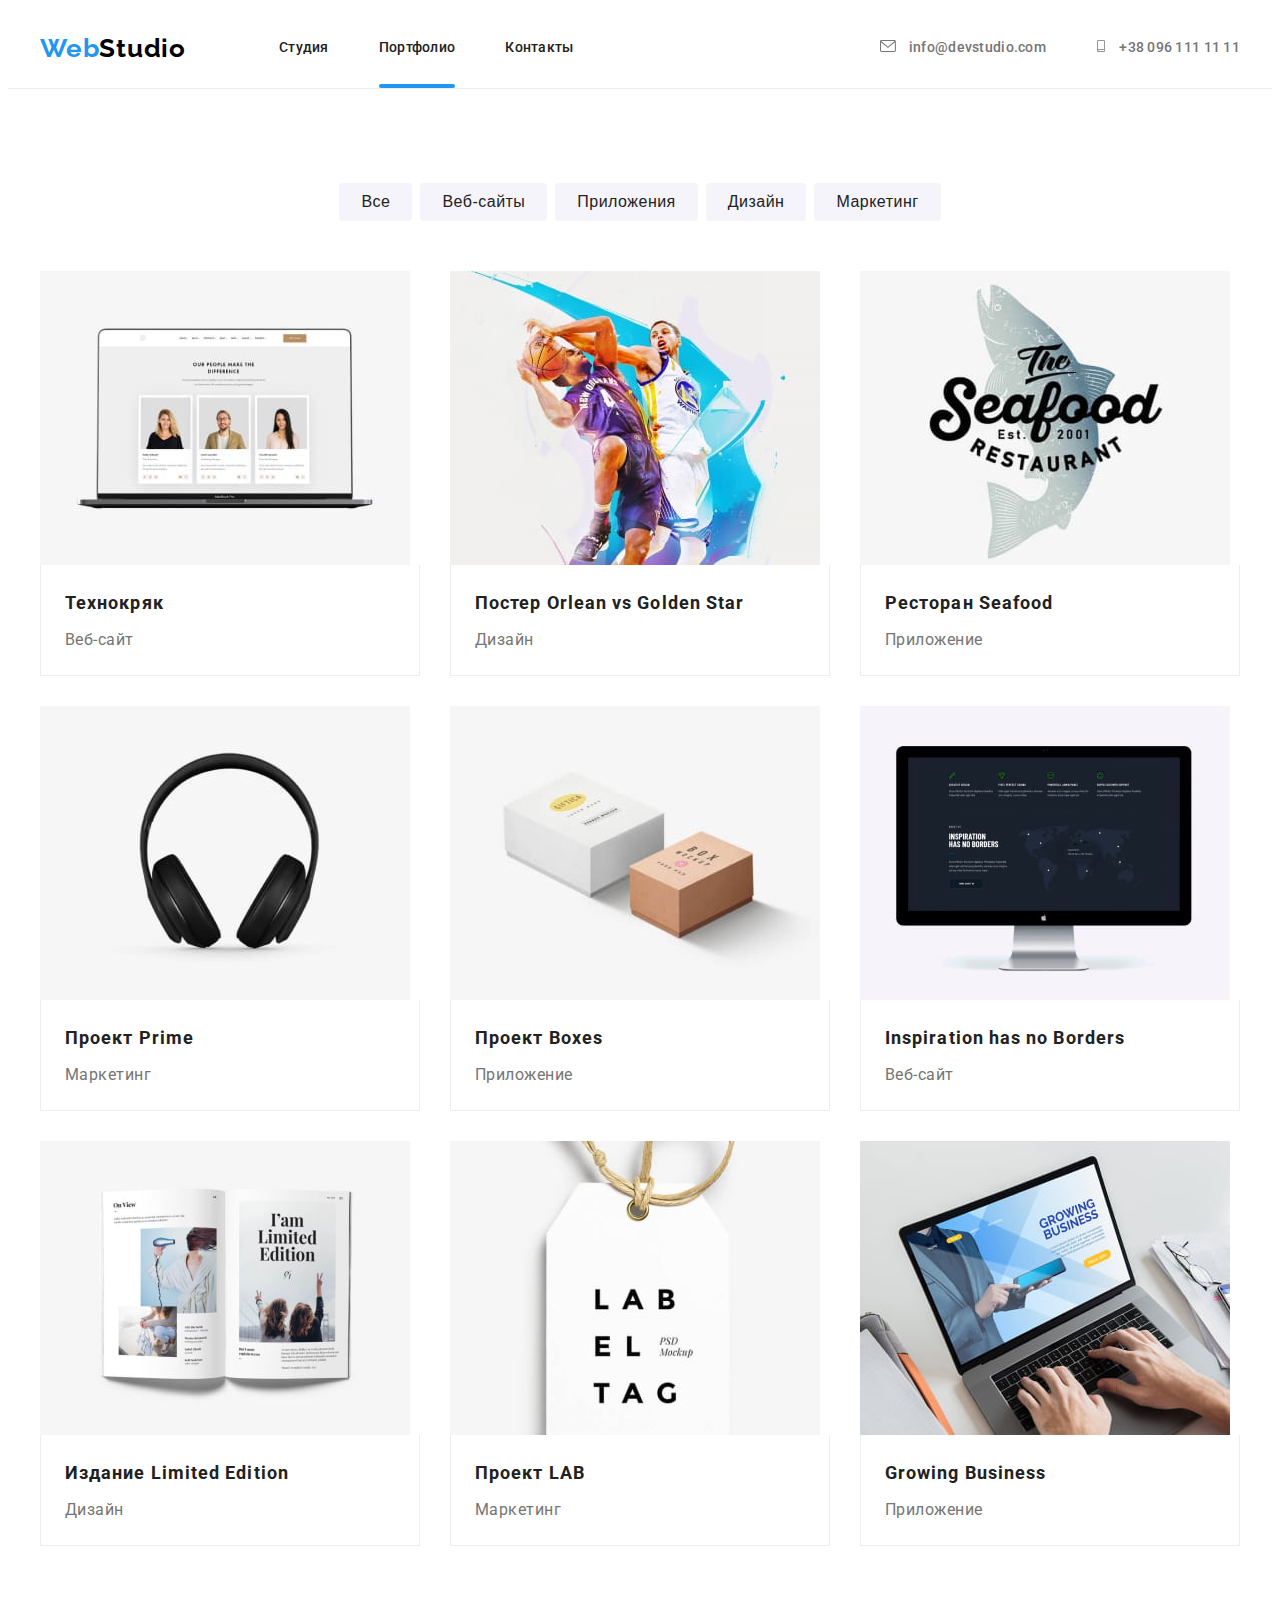
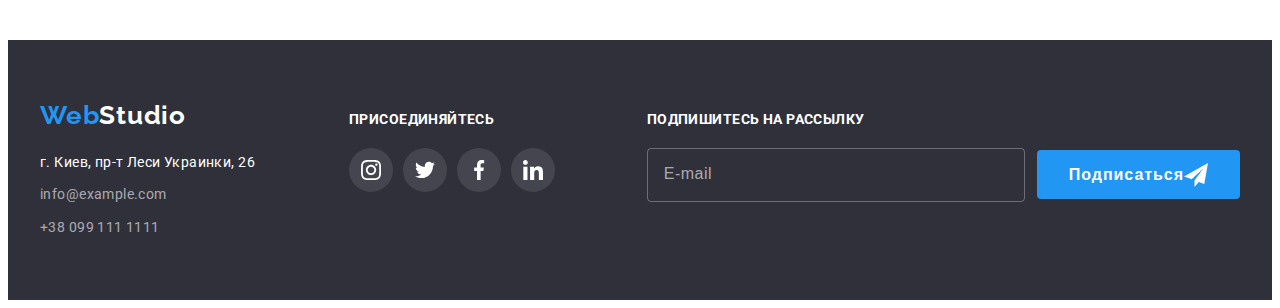
==== portfolio.html @ 316cd16f "copy-hw-07" ====
<!DOCTYPE html>
<html lang="ru">

<head>
    <meta charset="UTF-8">
    <meta http-equiv="X-UA-Compatible" content="IE=edge">
    <meta name="viewport" content="width=device-width, initial-scale=1.0">
    <title>Document</title>
    <link rel="preconnect" href="https://fonts.googleapis.com">
    <link rel="preconnect" href="https://fonts.gstatic.com" crossorigin>
    <link href="https://fonts.googleapis.com/css2?family=Raleway:wght@700&family=Roboto:wght@400;500;700&display=swap"
        rel="stylesheet">
    <link rel="stylesheet" href="https://cdnjs.cloudflare.com/ajax/libs/modern-normalize/1.1.0/modern-normalize.min.css"
        integrity="sha512-wpPYUAdjBVSE4KJnH1VR1HeZfpl1ub8YT/NKx4PuQ5NmX2tKuGu6U/JRp5y+Y8XG2tV+wKQpNHVUX03MfMFn9Q=="
        crossorigin="anonymous" referrerpolicy="no-referrer" />
    <link rel="stylesheet" href="./css/styles.css">
    <link rel="stylesheet" href="./css/main.min.css">
</head>

<body>

    <header class="header header--border-bottom">
        <div class="container flex-cont">
            <nav class="nav flex-cont">
                <a class="header__logo logo link" href="" lang="en"><span class="web">Web</span>Studio</a>
                <ul class="nav__list list">
                    <li class="nav__item"><a class="nav__link link transitions" href="./index.html">Студия</a></li>
                    <li class="nav__item"><a class="nav__link link transitions active" href="./portfolio.html">Портфолио</a></li>
                    <li class="nav__item"><a class="nav__link link transitions" href="">Контакты</a></li>
                </ul>
            </nav>
            <ul class="header__contacts-list list">
                <li class="header__contacts-item">
            
                    <a class="header__contacts-link link transitions" href="mailto:info@devstudio.com">
                        <svg class="header__contacts-icon" width="16" height="12">
                            <use href="./images/sprite.svg#icon-envelope-1"></use>
                        </svg>
                        info@devstudio.com</a>
                </li>
                <li class="header__contacts-item">
            
                    <a class="header__contacts-link link transitions" href="tel:+380961111111">
                        <svg class="header__contacts-icon" width="10" height="12">
                            <use href="./images/sprite.svg#icon-smartphone-1"></use>
                        </svg>
                        +38 096 111 11 11</a>
                </li>
            </ul>
        </div>
    </header>

    <main>
        <section class="portfolio section">
            <div class="container">
                <h2 class="visually-hidden">Портфолио вебстудии</h2>
                <ul class="filter list">
                    <li class="filter__item"><button class="filter__button transitions" type="button">Все</button></li>
                    <li class="filter__item"><button class="filter__button transitions" type="button">Веб-сайты</button></li>
                    <li class="filter__item"><button class="filter__button transitions" type="button">Приложения</button></li>
                    <li class="filter__item"><button class="filter__button transitions" type="button">Дизайн</button></li>
                    <li class="filter__item"><button class="filter__button transitions" type="button">Маркетинг</button></li>
                </ul>       
                
                <ul class="portfolio__list list">
                    <li class="portfolio__item">
                        <a class="portfolio__link link transitions" href="">
                            <div class="portfolio__card-thumb">
                                <img src="./images/secondpageportfolio/img1opt.jpg"
                                    alt="Ноутбук, на его экране три визитки с фото: две девушки и один парень">
                                <div class="portfolio__overlay">Технокряк это современная площадка распространения коронавируса.
                                     Компании используют эту платформу для цифрового
                                     шпионажа и атак на защищённые сервера конкурентов.
                                </div>    
                            </div>
                            <div class="portfolio__card-text">
                                <h3 class="portfolio__title">Технокряк</h3>
                                <p class="portfolio__category">Веб-сайт</p>
                            </div>
                        </a>
                    </li>

                    <li class="portfolio__item">
                        <a class="portfolio__link link transitions" href="">
                            <div class="portfolio__card-thumb">
                                <img src="./images/secondpageportfolio/img2opt.jpg" 
                                alt="Два баскетболиста сражаются за мяч">
                                <div class="portfolio__overlay">Технокряк это современная площадка распространения коронавируса.
                                    Компании используют эту платформу для цифрового
                                    шпионажа и атак на защищённые сервера конкурентов.
                                </div>
                            </div>
                            <div class="portfolio__card-text">
                                <h3 class="portfolio__title">Постер <span lang="en">Orlean vs Golden Star</span></h3>
                                <p class="portfolio__category">Дизайн</p>
                            </div>
                        </a>
                        
                    </li>

                    <li class="portfolio__item">
                        <a class="portfolio__link link transitions" href="">
                            <div class="portfolio__card-thumb">
                                <img src="./images/secondpageportfolio/img3opt.jpg" 
                                alt="Логотип ресторана в виде рыбы с названием ресторана">
                                <div class="portfolio__overlay">Технокряк это современная площадка распространения коронавируса.
                                    Компании используют эту платформу для цифрового
                                    шпионажа и атак на защищённые сервера конкурентов.
                                </div>
                            </div>
                            <div class="portfolio__card-text">
                                <h3 class="portfolio__title">Ресторан <span lang="en">Seafood</span></h3>
                                <p class="portfolio__category">Приложение</p>
                            </div>
                        </a>
                        
                    </li>

                    <li class="portfolio__item">
                        <a class="portfolio__link link transitions" href="">
                            <div class="portfolio__card-thumb">
                                <img src="./images/secondpageportfolio/img4opt.jpg" 
                                alt="Черные полноразмерные наушники">
                                <div class="portfolio__overlay">Технокряк это современная площадка распространения коронавируса.
                                    Компании используют эту платформу для цифрового
                                    шпионажа и атак на защищённые сервера конкурентов.
                                </div>
                            </div>
                            <div class="portfolio__card-text">
                                <h3 class="portfolio__title">Проект <span lang="en">Prime</span></h3>
                                <p class="portfolio__category">Маркетинг</p>
                            </div>
                        </a>
                        
                    </li>

                    <li class="portfolio__item">
                        <a class="portfolio__link link transitions" href="">
                            <div class="portfolio__card-thumb">
                                <img src="./images/secondpageportfolio/img5opt.jpg" 
                                alt="Две коробки розового и белого цвета">
                                <div class="portfolio__overlay">Технокряк это современная площадка распространения коронавируса.
                                    Компании используют эту платформу для цифрового
                                    шпионажа и атак на защищённые сервера конкурентов.
                                </div>
                            </div>
                            <div class="portfolio__card-text">
                                <h3 class="portfolio__title">Проект <span lang="en">Boxes</span></h3>
                                <p class="portfolio__category">Приложение</p>
                            </div>
                        </a>
                        
                    </li>

                    <li class="portfolio__item">
                        <a class="portfolio__link link transitions" href="">
                            <div class="portfolio__card-thumb">
                                <img src="./images/secondpageportfolio/img6opt.jpg" 
                                alt="Экран компьютера, на котором несколко статей и карта мира">
                                <div class="portfolio__overlay">Технокряк это современная площадка распространения коронавируса.
                                    Компании используют эту платформу для цифрового
                                    шпионажа и атак на защищённые сервера конкурентов.
                                </div>
                            </div>
                            <div class="portfolio__card-text">
                                <h3 class="portfolio__title" lang="en">Inspiration has no Borders</h3>
                                <p class="portfolio__category">Веб-сайт</p>
                            </div>
                        </a>
                        
                    </li>

                    <li class="portfolio__item">
                        <a class="portfolio__link link transitions" href="">
                            <div class="portfolio__card-thumb">
                                <img src="./images/secondpageportfolio/img7opt.jpg" 
                                alt="Разворот журнала со статьей и фото">
                                <div class="portfolio__overlay">Технокряк это современная площадка распространения коронавируса.
                                    Компании используют эту платформу для цифрового
                                    шпионажа и атак на защищённые сервера конкурентов.
                                </div>
                            </div>
                            <div class="portfolio__card-text">
                                <h3 class="portfolio__title">Издание <span lang="en">Limited Edition</span></h3>
                                <p class="portfolio__category">Дизайн</p>
                            </div>
                        </a>
                        
                    </li>

                    <li class="portfolio__item">
                        <a class="portfolio__link link transitions" href="">
                            <div class="portfolio__card-thumb">
                                <img src="./images/secondpageportfolio/img8opt.jpg" 
                                alt="Белая этикетка на веревке с названием проекта">
                                <div class="portfolio__overlay">Технокряк это современная площадка распространения коронавируса.
                                    Компании используют эту платформу для цифрового
                                    шпионажа и атак на защищённые сервера конкурентов.
                                </div>
                            </div>
                            <div class="portfolio__card-text">
                                <h3 class="portfolio__title">Проект <span lang="en">LAB</span></h3>
                                <p class="portfolio__category">Маркетинг</p>
                            </div>
                        </a>
                        
                    </li>

                    <li class="portfolio__item">
                        <a class="portfolio__link link transitions" href="">
                            <div class="portfolio__card-thumb">
                                <img src="./images/secondpageportfolio/img9opt.jpg"
                                    alt="Руки человека, работающего на ноутбуке, на экране которого название приложения">
                                    <div class="portfolio__overlay">Технокряк это современная площадка распространения коронавируса.
                                        Компании используют эту платформу для цифрового
                                        шпионажа и атак на защищённые сервера конкурентов.
                                    </div>
                            </div>
                            <div class="portfolio__card-text">
                                <h3 class="portfolio__title" lang="en">Growing Business</h3>
                                <p class="portfolio__category">Приложение</p>
                            </div>
                        </a>
                        
                    </li>
                </ul>
            </div>
        </section>

    </main>

    <footer class="footer section-dark-bg">
        <h2 class="visually-hidden">Контакты<span lang="en">Webstudio</span></h2>
        <div class="container footer--flex">
            <div class="footer__contacts">
                <a class="footer__logo link logo" href="" lang="en"><span class="web">Web</span>Studio</a>
                <address class="address footer__address">
                    <ul class="list">
                        <li class="address__item"><a class="address__link--white-text link"
                                href="https://goo.gl/maps/6n3pDnKZSii65f8L8" target="_blank" rel="noreferrer noopener">
                                г. Киев, пр-т Леси Украинки, 26</a>
                        </li>
                        <li class="address__item"><a class="address__link--grey-text link"
                                href="mailto:info@example.com">info@example.com</a>
                        </li>
                        <li class="address__item"><a class="address__link--grey-text link" href="tel:+380991111111">+38 099
                                111 1111</a>
                        </li>
                    </ul>
                </address>
            </div>
    
            <div class="footer__social">
                <h3 class="footer__title">Присоединяйтесь</h3>
                <ul class="footer__list list">
                    <li class="footer__item">
                        <a class="footer__link link transitions" href="">
                            <svg class="footer__icon" width="20" height="20">
                                <use href="./images/sprite.svg#icon-instagram-2-1"></use>
                            </svg>
                        </a>
                    </li>
                    <li class="footer__item">
                        <a class="footer__link link transitions" href="">
                            <svg class="footer__icon" width="20" height="20">
                                <use href="./images/sprite.svg#icon-twitter-1-1"></use>
                            </svg>
                        </a>
                    </li>
                    <li class="footer__item">
                        <a class="footer__link link transitions" href="">
                            <svg class="footer__icon" width="20" height="20">
                                <use href="./images/sprite.svg#icon-facebook-1-1"></use>
                            </svg>
                        </a>
                    </li>
                    <li class="footer__item">
                        <a class="footer__link link transitions" href="">
                            <svg class="footer__icon" width="20" height="20">
                                <use href="./images/sprite.svg#icon-linkedin-1-1"></use>
                            </svg>
                        </a>
                    </li>
                </ul>
            </div>
    
            <div class="footer__subscribe">
                <form action="#">
                    <h3 class="footer__title">Подпишитесь на рассылку</h3>
                    <div class="footer__form-field">
                        <input class="footer__input" type="email" name="subscribe-email" placeholder="E-mail">
                        <button class="footer__button-main button-main transitions" type="submit"><span>Подписаться</span>
                            <svg class="batton-main__icon" width="24" height="24">
                                <use href="./images/sprite.svg#icon-icon-send-1"></use>
                            </svg>
                        </button>
                    </div>
    
                </form>
    
            </div>
    
        </div>
    </footer>
    

    <script src="./js/modal.js"></script>
    </body>
    
    </html>
---- css/main.min.css ----
:root{--logo-web-color: #2196f3;--logo-studio-header-color: #000000;--logo-studio-footer-color: #ffffff;--main-title-color: #212121;--main-text-color: #757575;--accent-color: #2196f3;--darkbg-text-color: #ffffff;--first-bg-color: #2f303a;--second-bg-color: #f5f4fa;--icon-color: #afb1b8;--main-btn-hover-bg-color: #188ce8}body{font-family:'Roboto', sans-serif}p,h1,h2,h3,h4,h5,h6{margin-top:0;margin-bottom:0}ul{margin-top:0;margin-bottom:0;padding-left:0}img{display:block;max-width:100%;height:auto}.link{text-decoration:none}.list{list-style:none}.visually-hidden{position:absolute;width:1px;height:1px;margin:-1px;padding:0;overflow:hidden;border:0;clip:rect(0 0 0 0)}.section{padding-top:94px;padding-bottom:94px}.container{width:1200px;padding-left:15px;padding-right:15px;margin:0 auto}.is-hidden{opacity:0;pointer-events:none;visibility:hidden}.active{position:relative;color:var(--accent-color)}.active::after{content:'';display:block;position:absolute;left:0;bottom:0;width:100%;height:4px;background-color:var(--accent-color);border-radius:2px}.flex-cont,.checkbox__wraper,.footer__form-field,.footer__button-main{display:flex;align-items:center}.button-main{border:0px;border-radius:4px;background:var(--accent-color);font-weight:700;font-size:16px;line-height:1.87;letter-spacing:.06em;color:#fff}.button-main:hover,.button-main:focus{background-color:var(--main-btn-hover-bg-color);box-shadow:0px 4px 4px rgba(0,0,0,0.15)}.close-button{display:block;padding:6px;background:#ffffff;border:1px solid rgba(0,0,0,0.1);border-radius:50%}.close-button__icon{display:block}.transitions{transition-property:background-color, color, box-shadow, fill, border-color;transition-duration:250ms;transition-timing-function:cubic-bezier(0.4, 0, 0.2, 1)}.logo{display:block;margin-right:93px;font-family:Raleway, sans-serif;font-weight:700;font-size:26px;line-height:1.19;letter-spacing:0.03em}.web{color:var(--logo-web-color)}.nav__list{display:flex}.nav__item:not(:last-child){margin-right:50px}.nav__link,.header__contacts-link{display:block;padding-top:32px;padding-bottom:32px;font-weight:500;font-size:14px;line-height:1.14;letter-spacing:.02em;color:var(--main-title-color)}.nav__link:hover,.header__contacts-link:hover,.nav__link:focus,.header__contacts-link:focus{color:var(--accent-color)}.filter{display:flex;justify-content:center}.filter__item:not(:last-child){margin-right:8px}.filter__button{padding:6px 22px;font-weight:500;font-size:16px;line-height:1.62;letter-spacing:.03em;color:var(--main-title-color);background-color:var(--second-bg-color);border:0px;border-radius:4px}.filter__button:hover,.filter__button:focus{background-color:var(--accent-color);color:var(--darkbg-text-color);box-shadow:0px 3px 1px rgba(0,0,0,0.1),0px 1px 2px rgba(0,0,0,0.08),0px 2px 2px rgba(0,0,0,0.12)}.address{font-style:normal;font-weight:400;font-size:14px;line-height:1.71;letter-spacing:0.03em}.address__item:not(:first-child){margin-top:9px}.address__link--white-text{color:var(--darkbg-text-color)}.address__link--grey-text{color:rgba(255,255,255,0.6)}.backdrop{position:fixed;top:0;left:0;width:100vw;height:100vh;background-color:rgba(0,0,0,0.2)}.modal-window{position:absolute;background-color:#ffffff;box-shadow:0px 1px 3px rgba(0,0,0,0.12),0px 1px 1px rgba(0,0,0,0.14),0px 2px 1px rgba(0,0,0,0.2);border-radius:4px}.checkbox{display:block}.checkbox__input:focus+.checkbox__wraper .checkbox__icon{background-color:var(--accent-color);border:none}.checkbox__icon{margin-right:8px;width:16px;height:15px;border:2px solid #212121;border-radius:2px}.header--border-bottom{border-bottom:1px solid #ececec}.header__logo{color:var(--logo-studio-header-color)}.header__contacts-link{color:var(--main-text-color)}.header__contacts-link:hover,.header__contacts-link:focus{color:var(--accent-color)}.header__contacts-list{display:flex;margin-left:auto}.header__contacts-item:not(:last-child){margin-right:50px}.header__contacts-icon{margin-right:10px;fill:currentColor}.hero{padding-top:200px;padding-bottom:200px;text-align:center;background-image:linear-gradient(rgba(47,48,58,0.4), rgba(47,48,58,0.4)),url(../images/hero/hero-img-opt.jpg)}.section-dark-bg{background-color:var(--first-bg-color)}.hero__title{font-weight:900;font-size:44px;line-height:1.36;letter-spacing:.06em;color:var(--darkbg-text-color);text-transform:uppercase}.hero__button-main{margin-top:30px;padding:10px 32px}.features__list{display:flex;margin-right:-30px}.features__item{flex-basis:calc(100% / 4 - 30px);margin-right:30px}.features__icon{padding:25px 100px;background-color:var(--second-bg-color);border-radius:4px}.features__title{margin-top:30px;text-transform:uppercase;font-weight:700;font-size:14px;line-height:1.14;letter-spacing:.03em;color:var(--main-title-color)}.features__text{margin-top:10px;font-weight:400;font-size:14px;line-height:1.71;letter-spacing:.03em;color:var(--main-text-color)}.activities{padding-bottom:94px}.activities__list{display:flex;margin-right:-30px}.activities__item{position:relative;flex-basis:calc(100% / 3 - 30px);margin-right:30px}.activities__label{position:absolute;width:100%;left:0;bottom:0;padding-top:27px;padding-bottom:27px;text-align:center;text-transform:uppercase;background-color:rgba(47,48,58,0.8);font-weight:700;font-size:14px;line-height:1.14;letter-spacing:.03em;color:var(--darkbg-text-color)}.activities__title,.ourteam__title,.clients__title{margin-bottom:50px;text-align:center;font-weight:700;font-size:36px;line-height:1.16;letter-spacing:.03em;color:var(--main-title-color)}.ourteam{background-color:var(--second-bg-color)}.ourteam__card-list{display:flex;margin-right:-30px}.ourteam__card-item{flex-basis:calc(100% / 4 - 30px);margin-right:30px;padding-bottom:30px;background-color:#ffffff;text-align:center;box-shadow:0px 1px 3px rgba(0,0,0,0.12),0px 1px 1px rgba(0,0,0,0.14),0px 2px 1px rgba(0,0,0,0.2);border-radius:0px 0px 4px 4px}.ourteam__name{margin-top:30px;font-weight:500;font-size:16px;line-height:1.18;letter-spacing:.03em;color:var(--main-title-color)}.ourteam__profession{margin-top:10px;font-weight:400;font-size:16px;line-height:1.18;letter-spacing:.03em;color:var(--main-text-color)}.ourteam__social-list{display:flex;align-items:center;margin-top:16px;padding-left:32px;padding-right:32px}.ourteam__social-link{display:block;padding:12px;border-radius:50%}.ourteam__social-link:hover,.ourteam__social-link:focus,.ourteam__social-link:hover use,.ourteam__social-link:focus use{background-color:var(--accent-color);fill:var(--darkbg-text-color)}.ourteam__social-item:not(:last-child){margin-right:10px}.ourteam__social-icon{display:block;fill:var(--icon-color)}.clients__list{display:flex;flex-wrap:wrap;margin-right:-30px}.clients__item{margin-right:30px}.clients__link{display:block;padding:14px 30px;border:1px solid var(--icon-color);border-radius:4px}.clients__link:hover,.clients__link:focus,.clients__link:hover use,.clients__link:focus use{border-color:var(--accent-color);fill:var(--accent-color)}.clients__icon{display:block;fill:var(--icon-color)}.portfolio__list{display:flex;flex-wrap:wrap;margin-top:50px;margin-right:-30px;margin-bottom:-30px}.portfolio__item{flex-basis:calc(100% / 3 - 30px);margin-right:30px;margin-bottom:30px}.portfolio__link{display:block}.portfolio__link:hover,.portfolio__link:focus{box-shadow:0px 1px 1px rgba(0,0,0,0.12),0px 4px 4px rgba(0,0,0,0.06),1px 4px 6px rgba(0,0,0,0.16)}.portfolio__card-thumb{position:relative;overflow:hidden}.portfolio__overlay{position:absolute;width:100%;height:100%;left:0;top:100%;overflow:auto;padding:63px 24px;font-weight:400;font-size:18px;line-height:1.56;letter-spacing:.03em;color:var(--darkbg-text-color);background-color:rgba(33,150,243,0.9);transition:top 250ms cubic-bezier(0.4, 0, 0.2, 1)}.portfolio__link:hover .portfolio__overlay,.portfolio__link:focus .portfolio__overlay{top:0}.portfolio__card-text{padding:20px 24px;border-left:1px solid #eeeeee;border-right:1px solid #eeeeee;border-bottom:1px solid #eeeeee}.portfolio__title{font-weight:700;font-size:18px;line-height:2;letter-spacing:.06em;color:var(--main-title-color)}.portfolio__category{margin-top:4px;font-weight:400;font-size:16px;line-height:1.87;letter-spacing:.03em;color:var(--main-text-color)}.footer--flex{display:flex}.footer__contacts{margin-right:70px;padding-top:60px;padding-bottom:60px}.footer__logo{color:var(--logo-studio-footer-color)}.footer__address{margin-top:20px}.footer__social,.footer__subscribe{padding-top:72px}.footer__title{font-weight:700;font-size:14px;line-height:1.14;letter-spacing:.03em;color:var(--darkbg-text-color);text-transform:uppercase}.footer__list{display:flex;margin-top:20px}.footer__item:not(:last-child){margin-right:10px}.footer__link{display:block;padding:12px;fill:var(--darkbg-text-color);background:rgba(255,255,255,0.1);border-radius:50%}.footer__link:hover,.footer__link:focus{background-color:var(--accent-color)}.footer__icon{display:block}.footer__subscribe{margin-left:auto}.footer__form-field{margin-top:20px}.footer__input{margin-right:12px;padding-left:16px;width:358px;height:50px;color:#ffffff;background-color:transparent;border:1px solid rgba(255,255,255,0.3);border-radius:4px;outline:none}.footer__input::placeholder{font-weight:400;font-size:16px;line-height:1.25;letter-spacing:.03em;color:rgba(255,255,255,0.6)}.footer__button-main{margin-top:0px;padding:10px 32px}.button-main__icon--right{margin-left:10px}.modal{top:50%;left:50%;width:528px;min-height:581px;padding:40px;transform:translate(-50%, -50%)}.modal__close-button{position:absolute;top:8px;right:8px}.modal__close-button:hover use,.modal__close-button:focus use{fill:var(--accent-color)}.modal__form-title{display:block;margin-bottom:12px;text-align:center;font-size:20px;line-height:1.15;letter-spacing:0.03em;color:var(--main-title-color)}.modal__input-label{display:block;margin-bottom:10px}.modal__label{font-weight:400;font-size:12px;line-height:1.16;letter-spacing:.01em;color:var(--main-text-color)}.modal__input-field{position:relative;margin-top:4px}.modal__input,.modal__textarea:focus{display:block;width:100%;padding:12px 42px;border:1px solid rgba(33,33,33,0.2);border-radius:4px}.modal__input:focus,.modal__textarea:focus{border-color:var(--accent-color);outline:none}.modal__input-icon{display:block;position:absolute;top:50%;left:20px;transform:translate(-50%, -50%)}.modal__input:focus+.modal__input-icon,.modal__textarea:focus+.modal__input-icon{fill:var(--accent-color)}.modal__textarea-label{display:block;margin-bottom:20px}.modal__textarea{display:block;resize:none;margin-top:4px;padding:12px 16px;width:100%;height:120px;border:1px solid rgba(33,33,33,0.2);border-radius:4px}.modal__textarea::placeholder{font-family:Roboto;font-weight:400;font-size:12px;line-height:1.16;letter-spacing:.01em;color:rgba(117,117,117,0.5)}.modal__checkbox{margin-bottom:30px}.modal__checkbox-font{font-weight:400;font-size:14px;line-height:1.71;letter-spacing:0.03em}.modal__checkbox-text{color:#757575}.modal__policy-link{color:var(--accent-color)}.modal__button-main{display:block;margin:0 auto;padding:10px 55px}
/*# sourceMappingURL=main.min.css.map */
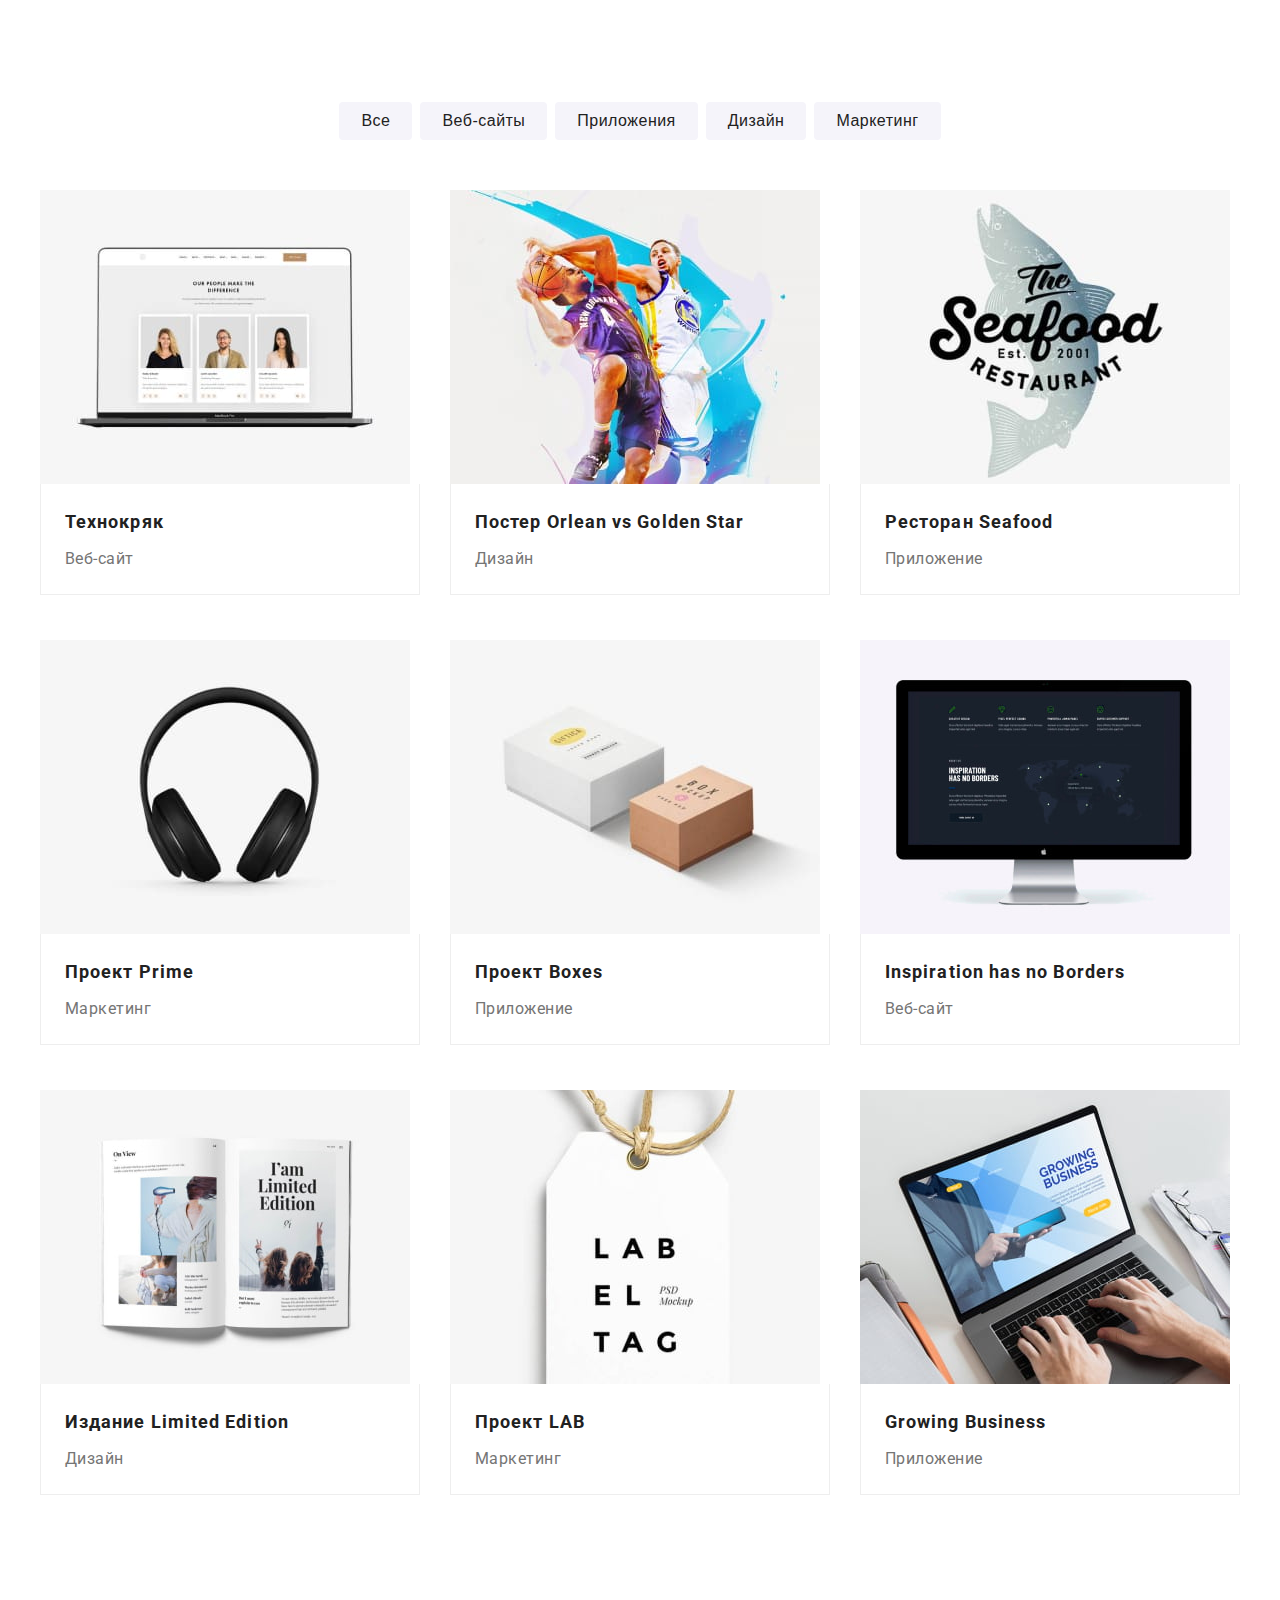
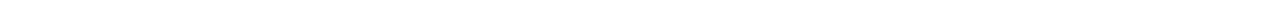
==== commit caf3b0bf: "adaptive-main-footer" ====
--- a/portfolio.html
+++ b/portfolio.html
@@ -19,7 +19,7 @@
 
 <body>
 
-    <header class="header header--border-bottom">
+    <!-- <header class="header header--border-bottom">
         <div class="container flex-cont">
             <nav class="nav flex-cont">
                 <a class="header__logo logo link" href="" lang="en"><span class="web">Web</span>Studio</a>
@@ -48,7 +48,7 @@
                 </li>
             </ul>
         </div>
-    </header>
+    </header> -->
 
     <main>
         <section class="portfolio section">
@@ -68,9 +68,9 @@
                             <div class="portfolio__card-thumb">
                                 <img src="./images/secondpageportfolio/img1opt.jpg"
                                     alt="Ноутбук, на его экране три визитки с фото: две девушки и один парень">
-                                <div class="portfolio__overlay">Технокряк это современная площадка распространения коронавируса.
-                                     Компании используют эту платформу для цифрового
-                                     шпионажа и атак на защищённые сервера конкурентов.
+                                <div class="portfolio__overlay"><span class="portfolio__overlay-text">Технокряк это современная площадка распространения коронавируса.
+                                Компании используют эту платформу для цифрового
+                                шпионажа и атак на защищённые сервера конкурентов.</span>
                                 </div>    
                             </div>
                             <div class="portfolio__card-text">
@@ -85,9 +85,9 @@
                             <div class="portfolio__card-thumb">
                                 <img src="./images/secondpageportfolio/img2opt.jpg" 
                                 alt="Два баскетболиста сражаются за мяч">
-                                <div class="portfolio__overlay">Технокряк это современная площадка распространения коронавируса.
-                                    Компании используют эту платформу для цифрового
-                                    шпионажа и атак на защищённые сервера конкурентов.
+                                <div class="portfolio__overlay"><span class="portfolio__overlay-text">Технокряк это современная площадка распространения коронавируса.
+                                    Компании используют эту платформу для цифрового
+                                    шпионажа и атак на защищённые сервера конкурентов.</span>
                                 </div>
                             </div>
                             <div class="portfolio__card-text">
@@ -103,9 +103,9 @@
                             <div class="portfolio__card-thumb">
                                 <img src="./images/secondpageportfolio/img3opt.jpg" 
                                 alt="Логотип ресторана в виде рыбы с названием ресторана">
-                                <div class="portfolio__overlay">Технокряк это современная площадка распространения коронавируса.
-                                    Компании используют эту платформу для цифрового
-                                    шпионажа и атак на защищённые сервера конкурентов.
+                                <div class="portfolio__overlay"><span class="portfolio__overlay-text">Технокряк это современная площадка распространения коронавируса.
+                                    Компании используют эту платформу для цифрового
+                                    шпионажа и атак на защищённые сервера конкурентов.</span>
                                 </div>
                             </div>
                             <div class="portfolio__card-text">
@@ -121,9 +121,9 @@
                             <div class="portfolio__card-thumb">
                                 <img src="./images/secondpageportfolio/img4opt.jpg" 
                                 alt="Черные полноразмерные наушники">
-                                <div class="portfolio__overlay">Технокряк это современная площадка распространения коронавируса.
-                                    Компании используют эту платформу для цифрового
-                                    шпионажа и атак на защищённые сервера конкурентов.
+                                <div class="portfolio__overlay"><span class="portfolio__overlay-text">Технокряк это современная площадка распространения коронавируса.
+                                    Компании используют эту платформу для цифрового
+                                    шпионажа и атак на защищённые сервера конкурентов.</span>
                                 </div>
                             </div>
                             <div class="portfolio__card-text">
@@ -139,9 +139,9 @@
                             <div class="portfolio__card-thumb">
                                 <img src="./images/secondpageportfolio/img5opt.jpg" 
                                 alt="Две коробки розового и белого цвета">
-                                <div class="portfolio__overlay">Технокряк это современная площадка распространения коронавируса.
-                                    Компании используют эту платформу для цифрового
-                                    шпионажа и атак на защищённые сервера конкурентов.
+                                <div class="portfolio__overlay"><span class="portfolio__overlay-text">Технокряк это современная площадка распространения коронавируса.
+                                    Компании используют эту платформу для цифрового
+                                    шпионажа и атак на защищённые сервера конкурентов.</span>
                                 </div>
                             </div>
                             <div class="portfolio__card-text">
@@ -157,9 +157,9 @@
                             <div class="portfolio__card-thumb">
                                 <img src="./images/secondpageportfolio/img6opt.jpg" 
                                 alt="Экран компьютера, на котором несколко статей и карта мира">
-                                <div class="portfolio__overlay">Технокряк это современная площадка распространения коронавируса.
-                                    Компании используют эту платформу для цифрового
-                                    шпионажа и атак на защищённые сервера конкурентов.
+                                <div class="portfolio__overlay"><span class="portfolio__overlay-text">Технокряк это современная площадка распространения коронавируса.
+                                    Компании используют эту платформу для цифрового
+                                    шпионажа и атак на защищённые сервера конкурентов.</span>
                                 </div>
                             </div>
                             <div class="portfolio__card-text">
@@ -175,9 +175,9 @@
                             <div class="portfolio__card-thumb">
                                 <img src="./images/secondpageportfolio/img7opt.jpg" 
                                 alt="Разворот журнала со статьей и фото">
-                                <div class="portfolio__overlay">Технокряк это современная площадка распространения коронавируса.
-                                    Компании используют эту платформу для цифрового
-                                    шпионажа и атак на защищённые сервера конкурентов.
+                                <div class="portfolio__overlay"><span class="portfolio__overlay-text">Технокряк это современная площадка распространения коронавируса.
+                                    Компании используют эту платформу для цифрового
+                                    шпионажа и атак на защищённые сервера конкурентов.</span>
                                 </div>
                             </div>
                             <div class="portfolio__card-text">
@@ -193,9 +193,9 @@
                             <div class="portfolio__card-thumb">
                                 <img src="./images/secondpageportfolio/img8opt.jpg" 
                                 alt="Белая этикетка на веревке с названием проекта">
-                                <div class="portfolio__overlay">Технокряк это современная площадка распространения коронавируса.
-                                    Компании используют эту платформу для цифрового
-                                    шпионажа и атак на защищённые сервера конкурентов.
+                                <div class="portfolio__overlay"><span class="portfolio__overlay-text">Технокряк это современная площадка распространения коронавируса.
+                                    Компании используют эту платформу для цифрового
+                                    шпионажа и атак на защищённые сервера конкурентов.</span>
                                 </div>
                             </div>
                             <div class="portfolio__card-text">
@@ -210,10 +210,10 @@
                         <a class="portfolio__link link transitions" href="">
                             <div class="portfolio__card-thumb">
                                 <img src="./images/secondpageportfolio/img9opt.jpg"
-                                    alt="Руки человека, работающего на ноутбуке, на экране которого название приложения">
-                                    <div class="portfolio__overlay">Технокряк это современная площадка распространения коронавируса.
+                                    alt="Руки человека, работающего на ноутбуке, на экране которого название приложения" max-width="100%">
+                                    <div class="portfolio__overlay"><span class="portfolio__overlay-text">Технокряк это современная площадка распространения коронавируса.
                                         Компании используют эту платформу для цифрового
-                                        шпионажа и атак на защищённые сервера конкурентов.
+                                        шпионажа и атак на защищённые сервера конкурентов.</span>
                                     </div>
                             </div>
                             <div class="portfolio__card-text">
@@ -229,7 +229,7 @@
 
     </main>
 
-    <footer class="footer section-dark-bg">
+    <!-- <footer class="footer section-dark-bg">
         <h2 class="visually-hidden">Контакты<span lang="en">Webstudio</span></h2>
         <div class="container footer--flex">
             <div class="footer__contacts">
@@ -301,7 +301,7 @@
             </div>
     
         </div>
-    </footer>
+    </footer> -->
     
 
     <script src="./js/modal.js"></script>
--- a/css/main.min.css
+++ b/css/main.min.css
@@ -1,2 +1,2 @@
-:root{--logo-web-color: #2196f3;--logo-studio-header-color: #000000;--logo-studio-footer-color: #ffffff;--main-title-color: #212121;--main-text-color: #757575;--accent-color: #2196f3;--darkbg-text-color: #ffffff;--first-bg-color: #2f303a;--second-bg-color: #f5f4fa;--icon-color: #afb1b8;--main-btn-hover-bg-color: #188ce8}body{font-family:'Roboto', sans-serif}p,h1,h2,h3,h4,h5,h6{margin-top:0;margin-bottom:0}ul{margin-top:0;margin-bottom:0;padding-left:0}img{display:block;max-width:100%;height:auto}.link{text-decoration:none}.list{list-style:none}.visually-hidden{position:absolute;width:1px;height:1px;margin:-1px;padding:0;overflow:hidden;border:0;clip:rect(0 0 0 0)}.section{padding-top:94px;padding-bottom:94px}.container{width:1200px;padding-left:15px;padding-right:15px;margin:0 auto}.is-hidden{opacity:0;pointer-events:none;visibility:hidden}.active{position:relative;color:var(--accent-color)}.active::after{content:'';display:block;position:absolute;left:0;bottom:0;width:100%;height:4px;background-color:var(--accent-color);border-radius:2px}.flex-cont,.checkbox__wraper,.footer__form-field,.footer__button-main{display:flex;align-items:center}.button-main{border:0px;border-radius:4px;background:var(--accent-color);font-weight:700;font-size:16px;line-height:1.87;letter-spacing:.06em;color:#fff}.button-main:hover,.button-main:focus{background-color:var(--main-btn-hover-bg-color);box-shadow:0px 4px 4px rgba(0,0,0,0.15)}.close-button{display:block;padding:6px;background:#ffffff;border:1px solid rgba(0,0,0,0.1);border-radius:50%}.close-button__icon{display:block}.transitions{transition-property:background-color, color, box-shadow, fill, border-color;transition-duration:250ms;transition-timing-function:cubic-bezier(0.4, 0, 0.2, 1)}.logo{display:block;margin-right:93px;font-family:Raleway, sans-serif;font-weight:700;font-size:26px;line-height:1.19;letter-spacing:0.03em}.web{color:var(--logo-web-color)}.nav__list{display:flex}.nav__item:not(:last-child){margin-right:50px}.nav__link,.header__contacts-link{display:block;padding-top:32px;padding-bottom:32px;font-weight:500;font-size:14px;line-height:1.14;letter-spacing:.02em;color:var(--main-title-color)}.nav__link:hover,.header__contacts-link:hover,.nav__link:focus,.header__contacts-link:focus{color:var(--accent-color)}.filter{display:flex;justify-content:center}.filter__item:not(:last-child){margin-right:8px}.filter__button{padding:6px 22px;font-weight:500;font-size:16px;line-height:1.62;letter-spacing:.03em;color:var(--main-title-color);background-color:var(--second-bg-color);border:0px;border-radius:4px}.filter__button:hover,.filter__button:focus{background-color:var(--accent-color);color:var(--darkbg-text-color);box-shadow:0px 3px 1px rgba(0,0,0,0.1),0px 1px 2px rgba(0,0,0,0.08),0px 2px 2px rgba(0,0,0,0.12)}.address{font-style:normal;font-weight:400;font-size:14px;line-height:1.71;letter-spacing:0.03em}.address__item:not(:first-child){margin-top:9px}.address__link--white-text{color:var(--darkbg-text-color)}.address__link--grey-text{color:rgba(255,255,255,0.6)}.backdrop{position:fixed;top:0;left:0;width:100vw;height:100vh;background-color:rgba(0,0,0,0.2)}.modal-window{position:absolute;background-color:#ffffff;box-shadow:0px 1px 3px rgba(0,0,0,0.12),0px 1px 1px rgba(0,0,0,0.14),0px 2px 1px rgba(0,0,0,0.2);border-radius:4px}.checkbox{display:block}.checkbox__input:focus+.checkbox__wraper .checkbox__icon{background-color:var(--accent-color);border:none}.checkbox__icon{margin-right:8px;width:16px;height:15px;border:2px solid #212121;border-radius:2px}.header--border-bottom{border-bottom:1px solid #ececec}.header__logo{color:var(--logo-studio-header-color)}.header__contacts-link{color:var(--main-text-color)}.header__contacts-link:hover,.header__contacts-link:focus{color:var(--accent-color)}.header__contacts-list{display:flex;margin-left:auto}.header__contacts-item:not(:last-child){margin-right:50px}.header__contacts-icon{margin-right:10px;fill:currentColor}.hero{padding-top:200px;padding-bottom:200px;text-align:center;background-image:linear-gradient(rgba(47,48,58,0.4), rgba(47,48,58,0.4)),url(../images/hero/hero-img-opt.jpg)}.section-dark-bg{background-color:var(--first-bg-color)}.hero__title{font-weight:900;font-size:44px;line-height:1.36;letter-spacing:.06em;color:var(--darkbg-text-color);text-transform:uppercase}.hero__button-main{margin-top:30px;padding:10px 32px}.features__list{display:flex;margin-right:-30px}.features__item{flex-basis:calc(100% / 4 - 30px);margin-right:30px}.features__icon{padding:25px 100px;background-color:var(--second-bg-color);border-radius:4px}.features__title{margin-top:30px;text-transform:uppercase;font-weight:700;font-size:14px;line-height:1.14;letter-spacing:.03em;color:var(--main-title-color)}.features__text{margin-top:10px;font-weight:400;font-size:14px;line-height:1.71;letter-spacing:.03em;color:var(--main-text-color)}.activities{padding-bottom:94px}.activities__list{display:flex;margin-right:-30px}.activities__item{position:relative;flex-basis:calc(100% / 3 - 30px);margin-right:30px}.activities__label{position:absolute;width:100%;left:0;bottom:0;padding-top:27px;padding-bottom:27px;text-align:center;text-transform:uppercase;background-color:rgba(47,48,58,0.8);font-weight:700;font-size:14px;line-height:1.14;letter-spacing:.03em;color:var(--darkbg-text-color)}.activities__title,.ourteam__title,.clients__title{margin-bottom:50px;text-align:center;font-weight:700;font-size:36px;line-height:1.16;letter-spacing:.03em;color:var(--main-title-color)}.ourteam{background-color:var(--second-bg-color)}.ourteam__card-list{display:flex;margin-right:-30px}.ourteam__card-item{flex-basis:calc(100% / 4 - 30px);margin-right:30px;padding-bottom:30px;background-color:#ffffff;text-align:center;box-shadow:0px 1px 3px rgba(0,0,0,0.12),0px 1px 1px rgba(0,0,0,0.14),0px 2px 1px rgba(0,0,0,0.2);border-radius:0px 0px 4px 4px}.ourteam__name{margin-top:30px;font-weight:500;font-size:16px;line-height:1.18;letter-spacing:.03em;color:var(--main-title-color)}.ourteam__profession{margin-top:10px;font-weight:400;font-size:16px;line-height:1.18;letter-spacing:.03em;color:var(--main-text-color)}.ourteam__social-list{display:flex;align-items:center;margin-top:16px;padding-left:32px;padding-right:32px}.ourteam__social-link{display:block;padding:12px;border-radius:50%}.ourteam__social-link:hover,.ourteam__social-link:focus,.ourteam__social-link:hover use,.ourteam__social-link:focus use{background-color:var(--accent-color);fill:var(--darkbg-text-color)}.ourteam__social-item:not(:last-child){margin-right:10px}.ourteam__social-icon{display:block;fill:var(--icon-color)}.clients__list{display:flex;flex-wrap:wrap;margin-right:-30px}.clients__item{margin-right:30px}.clients__link{display:block;padding:14px 30px;border:1px solid var(--icon-color);border-radius:4px}.clients__link:hover,.clients__link:focus,.clients__link:hover use,.clients__link:focus use{border-color:var(--accent-color);fill:var(--accent-color)}.clients__icon{display:block;fill:var(--icon-color)}.portfolio__list{display:flex;flex-wrap:wrap;margin-top:50px;margin-right:-30px;margin-bottom:-30px}.portfolio__item{flex-basis:calc(100% / 3 - 30px);margin-right:30px;margin-bottom:30px}.portfolio__link{display:block}.portfolio__link:hover,.portfolio__link:focus{box-shadow:0px 1px 1px rgba(0,0,0,0.12),0px 4px 4px rgba(0,0,0,0.06),1px 4px 6px rgba(0,0,0,0.16)}.portfolio__card-thumb{position:relative;overflow:hidden}.portfolio__overlay{position:absolute;width:100%;height:100%;left:0;top:100%;overflow:auto;padding:63px 24px;font-weight:400;font-size:18px;line-height:1.56;letter-spacing:.03em;color:var(--darkbg-text-color);background-color:rgba(33,150,243,0.9);transition:top 250ms cubic-bezier(0.4, 0, 0.2, 1)}.portfolio__link:hover .portfolio__overlay,.portfolio__link:focus .portfolio__overlay{top:0}.portfolio__card-text{padding:20px 24px;border-left:1px solid #eeeeee;border-right:1px solid #eeeeee;border-bottom:1px solid #eeeeee}.portfolio__title{font-weight:700;font-size:18px;line-height:2;letter-spacing:.06em;color:var(--main-title-color)}.portfolio__category{margin-top:4px;font-weight:400;font-size:16px;line-height:1.87;letter-spacing:.03em;color:var(--main-text-color)}.footer--flex{display:flex}.footer__contacts{margin-right:70px;padding-top:60px;padding-bottom:60px}.footer__logo{color:var(--logo-studio-footer-color)}.footer__address{margin-top:20px}.footer__social,.footer__subscribe{padding-top:72px}.footer__title{font-weight:700;font-size:14px;line-height:1.14;letter-spacing:.03em;color:var(--darkbg-text-color);text-transform:uppercase}.footer__list{display:flex;margin-top:20px}.footer__item:not(:last-child){margin-right:10px}.footer__link{display:block;padding:12px;fill:var(--darkbg-text-color);background:rgba(255,255,255,0.1);border-radius:50%}.footer__link:hover,.footer__link:focus{background-color:var(--accent-color)}.footer__icon{display:block}.footer__subscribe{margin-left:auto}.footer__form-field{margin-top:20px}.footer__input{margin-right:12px;padding-left:16px;width:358px;height:50px;color:#ffffff;background-color:transparent;border:1px solid rgba(255,255,255,0.3);border-radius:4px;outline:none}.footer__input::placeholder{font-weight:400;font-size:16px;line-height:1.25;letter-spacing:.03em;color:rgba(255,255,255,0.6)}.footer__button-main{margin-top:0px;padding:10px 32px}.button-main__icon--right{margin-left:10px}.modal{top:50%;left:50%;width:528px;min-height:581px;padding:40px;transform:translate(-50%, -50%)}.modal__close-button{position:absolute;top:8px;right:8px}.modal__close-button:hover use,.modal__close-button:focus use{fill:var(--accent-color)}.modal__form-title{display:block;margin-bottom:12px;text-align:center;font-size:20px;line-height:1.15;letter-spacing:0.03em;color:var(--main-title-color)}.modal__input-label{display:block;margin-bottom:10px}.modal__label{font-weight:400;font-size:12px;line-height:1.16;letter-spacing:.01em;color:var(--main-text-color)}.modal__input-field{position:relative;margin-top:4px}.modal__input,.modal__textarea:focus{display:block;width:100%;padding:12px 42px;border:1px solid rgba(33,33,33,0.2);border-radius:4px}.modal__input:focus,.modal__textarea:focus{border-color:var(--accent-color);outline:none}.modal__input-icon{display:block;position:absolute;top:50%;left:20px;transform:translate(-50%, -50%)}.modal__input:focus+.modal__input-icon,.modal__textarea:focus+.modal__input-icon{fill:var(--accent-color)}.modal__textarea-label{display:block;margin-bottom:20px}.modal__textarea{display:block;resize:none;margin-top:4px;padding:12px 16px;width:100%;height:120px;border:1px solid rgba(33,33,33,0.2);border-radius:4px}.modal__textarea::placeholder{font-family:Roboto;font-weight:400;font-size:12px;line-height:1.16;letter-spacing:.01em;color:rgba(117,117,117,0.5)}.modal__checkbox{margin-bottom:30px}.modal__checkbox-font{font-weight:400;font-size:14px;line-height:1.71;letter-spacing:0.03em}.modal__checkbox-text{color:#757575}.modal__policy-link{color:var(--accent-color)}.modal__button-main{display:block;margin:0 auto;padding:10px 55px}
+:root{--logo-web-color: #2196f3;--logo-studio-header-color: #000000;--logo-studio-footer-color: #ffffff;--main-title-color: #212121;--main-text-color: #757575;--accent-color: #2196f3;--darkbg-text-color: #ffffff;--first-bg-color: #2f303a;--second-bg-color: #f5f4fa;--icon-color: #afb1b8;--main-btn-hover-bg-color: #188ce8}body{font-family:'Roboto', sans-serif}p,h1,h2,h3,h4,h5,h6{margin-top:0;margin-bottom:0}ul{margin-top:0;margin-bottom:0;padding-left:0}img{display:block;max-width:100%;height:auto}.link{text-decoration:none}.list{list-style:none}.visually-hidden{position:absolute;width:1px;height:1px;margin:-1px;padding:0;overflow:hidden;border:0;clip:rect(0 0 0 0)}@media screen and (max-width: 1199px){.section{padding-top:60px;padding-bottom:60px}}@media screen and (min-width: 1200px){.section{padding-top:94px;padding-bottom:94px}}.container{width:100%;padding-left:15px;padding-right:15px;margin-left:auto;margin-right:auto}@media screen and (min-width: 480px){.container{width:480px}}@media screen and (min-width: 768px){.container{width:768px}}@media screen and (min-width: 1200px){.container{width:1200px}}.is-hidden{opacity:0;pointer-events:none;visibility:hidden}.active{position:relative;color:var(--accent-color)}.active::after{content:'';display:block;position:absolute;left:0;bottom:0;width:100%;height:4px;background-color:var(--accent-color);border-radius:2px}.flex-cont,.checkbox__wraper{display:flex;align-items:center}.button-main{border:0px;border-radius:4px;background:var(--accent-color);font-weight:700;font-size:16px;line-height:1.87;letter-spacing:.06em;color:#fff}.button-main:hover,.button-main:focus{background-color:var(--main-btn-hover-bg-color);box-shadow:0px 4px 4px rgba(0,0,0,0.15)}.close-button{display:block;padding:6px;background:#ffffff;border:1px solid rgba(0,0,0,0.1);border-radius:50%}.close-button__icon{display:block}.transitions{transition-property:background-color, color, box-shadow, fill, border-color;transition-duration:250ms;transition-timing-function:cubic-bezier(0.4, 0, 0.2, 1)}.logo{display:block;font-family:Raleway, sans-serif;font-weight:700;font-size:24px;line-height:1.16;letter-spacing:0.03em}@media screen and (min-width: 1200px){.logo{font-size:26px;line-height:1.19}}.web{color:var(--logo-web-color)}.nav__list{display:flex}.nav__item:not(:last-child){margin-right:50px}.nav__link,.header__contacts-link{display:block;padding-top:32px;padding-bottom:32px;font-weight:500;font-size:14px;line-height:1.14;letter-spacing:.02em;color:var(--main-title-color)}.nav__link:hover,.header__contacts-link:hover,.nav__link:focus,.header__contacts-link:focus{color:var(--accent-color)}.filter{display:flex;justify-content:center;margin-bottom:40px}@media screen and (min-width: 1200px){.filter{margin-bottom:30px}}@media screen and (min-width: 1200px){.filter{margin-bottom:50px}}@media screen and (max-width: 767px){.filter{flex-wrap:wrap;justify-content:flex-start;margin-top:-15px}}@media screen and (max-width: 767px){.filter__item{margin-right:8px;margin-top:15px}}.filter__item:not(:last-child){margin-right:8px}.filter__button{padding:6px 22px;font-weight:500;font-size:16px;line-height:1.62;letter-spacing:.03em;color:var(--main-title-color);background-color:var(--second-bg-color);border:0px;border-radius:4px}.filter__button:hover,.filter__button:focus{background-color:var(--accent-color);color:var(--darkbg-text-color);box-shadow:0px 3px 1px rgba(0,0,0,0.1),0px 1px 2px rgba(0,0,0,0.08),0px 2px 2px rgba(0,0,0,0.12)}.address{font-style:normal;font-weight:400;font-size:14px;line-height:1.71;letter-spacing:0.03em}.address__item:not(:first-child){margin-top:9px}.address__link--white-text{color:var(--darkbg-text-color)}.address__link--grey-text{color:rgba(255,255,255,0.6)}.backdrop{position:fixed;top:0;left:0;width:100vw;height:100vh;background-color:rgba(0,0,0,0.2)}.modal-window{position:absolute;background-color:#ffffff;box-shadow:0px 1px 3px rgba(0,0,0,0.12),0px 1px 1px rgba(0,0,0,0.14),0px 2px 1px rgba(0,0,0,0.2);border-radius:4px}.checkbox{display:block}.checkbox__input:focus+.checkbox__wraper .checkbox__icon{background-color:var(--accent-color);border:none}.checkbox__icon{margin-right:8px;width:16px;height:15px;border:2px solid #212121;border-radius:2px}.header--border-bottom{border-bottom:1px solid #ececec}.header__logo{color:var(--logo-studio-header-color)}.header__contacts-link{color:var(--main-text-color)}.header__contacts-link:hover,.header__contacts-link:focus{color:var(--accent-color)}.header__contacts-list{display:flex;margin-left:auto}.header__contacts-item:not(:last-child){margin-right:50px}.header__contacts-icon{margin-right:10px;fill:currentColor}.hero{text-align:center;background-image:linear-gradient(rgba(47,48,58,0.4), rgba(47,48,58,0.4)),url(../images/hero/hero-img-opt.jpg)}@media screen and (max-width: 1199px){.hero{padding-top:118px;padding-bottom:118px}}@media screen and (min-width: 1200px){.hero{padding-top:200px;padding-bottom:200px}}.section-dark-bg{background-color:var(--first-bg-color)}.hero__title{text-transform:uppercase}@media screen and (max-width: 1199px){.hero__title{font-weight:900;font-size:26px;line-height:1.62;letter-spacing:.06em;color:var(--darkbg-text-color)}}@media screen and (min-width: 1200px){.hero__title{font-weight:900;font-size:44px;line-height:1.36;letter-spacing:.06em;color:var(--darkbg-text-color)}}.hero__button-main{margin-top:30px;padding:10px 32px}@media screen and (min-width: 768px){.features__list{display:flex;flex-wrap:wrap;margin:-15px}}@media screen and (min-width: 768px){.features__item{flex-basis:calc(100% / 2 - 30px);margin:15px}}@media screen and (min-width: 1200px){.features__item{flex-basis:calc(100% / 4 - 30px)}}@media screen and (max-width: 767px){.features__item:not(:last-child){margin-bottom:30px}}.features__icon{padding:25px 100px;background-color:var(--second-bg-color);border-radius:4px}@media screen and (max-width: 1199px){.features__icon{text-align:center}}.features__title{margin-top:30px;text-transform:uppercase;font-weight:700;font-size:14px;line-height:1.14;letter-spacing:.03em;color:var(--main-title-color)}@media screen and (max-width: 767px){.features__title{text-align:center}}.features__text{margin-top:10px;font-weight:400;font-size:14px;line-height:1.71;letter-spacing:.03em;color:var(--main-text-color)}.activities{padding-bottom:94px}@media screen and (max-width: 1199px){.activities{position:absolute;width:1px;height:1px;margin:-1px;padding:0;overflow:hidden;border:0;clip:rect(0 0 0 0)}}.activities__list{display:flex;margin-right:-30px}.activities__item{position:relative;flex-basis:calc(100% / 3 - 30px);margin-right:30px}.activities__label{position:absolute;width:100%;left:0;bottom:0;padding-top:27px;padding-bottom:27px;text-align:center;text-transform:uppercase;background-color:rgba(47,48,58,0.8);font-weight:700;font-size:14px;line-height:1.14;letter-spacing:.03em;color:var(--darkbg-text-color)}.activities__title{margin-bottom:50px;text-align:center;font-weight:700;font-size:36px;line-height:1.16;letter-spacing:.03em;color:var(--main-title-color)}.ourteam{background-color:var(--second-bg-color)}.ourteam__title{margin-bottom:30px;text-align:center;font-weight:700;font-size:28px;line-height:1.16;letter-spacing:.03em;color:var(--main-title-color)}@media screen and (min-width: 1200px){.ourteam__title{margin-bottom:50px;font-weight:700;font-size:36px;line-height:1.16;letter-spacing:.03em;color:var(--main-title-color)}}@media screen and (min-width: 768px){.ourteam__card-list{display:flex;flex-wrap:wrap;margin:-15px}}.ourteam__card-item{margin-bottom:30px;padding-bottom:30px;background-color:#ffffff;text-align:center;box-shadow:0px 1px 3px rgba(0,0,0,0.12),0px 1px 1px rgba(0,0,0,0.14),0px 2px 1px rgba(0,0,0,0.2);border-radius:0px 0px 4px 4px}@media screen and (min-width: 768px){.ourteam__card-item{flex-basis:calc(100% / 2 - 30px);margin:15px}}@media screen and (min-width: 1200px){.ourteam__card-item{flex-basis:calc(100% / 4 - 30px)}}.ourteam__name{margin-top:30px;font-weight:500;font-size:16px;line-height:1.18;letter-spacing:.03em;color:var(--main-title-color)}.ourteam__profession{margin-top:10px;font-weight:400;font-size:16px;line-height:1.18;letter-spacing:.03em;color:var(--main-text-color)}.ourteam__social-flex{display:flex;justify-content:center;align-items:center;margin-top:16px}.ourteam__social-list{display:flex;align-items:center}.ourteam__social-link{display:block;padding:12px;border-radius:50%}.ourteam__social-link:hover,.ourteam__social-link:focus,.ourteam__social-link:hover use,.ourteam__social-link:focus use{background-color:var(--accent-color);fill:var(--darkbg-text-color)}.ourteam__social-item:not(:last-child){margin-right:10px}.ourteam__social-icon{display:block;fill:var(--icon-color)}.clients__title{margin-bottom:30px;text-align:center;font-weight:700;font-size:28px;line-height:1.17;letter-spacing:.03em;color:var(--main-title-color)}@media screen and (min-width: 1200px){.clients__title{margin-bottom:50px;font-weight:700;font-size:36px;line-height:1.16;letter-spacing:.03em;color:var(--main-title-color)}}.clients__list{display:flex;flex-wrap:wrap;margin:-15px}.clients__item{margin:15px;flex-basis:calc(100% / 2 - 30px)}@media screen and (min-width: 768px){.clients__item{flex-basis:calc(100% / 3 - 30px)}}@media screen and (min-width: 1200px){.clients__item{flex-basis:calc(100% / 6 - 30px)}}.clients__link{display:flex;justify-content:center;align-items:center;padding-top:16px;padding-bottom:16px;border:1px solid var(--icon-color);border-radius:4px}.clients__link:hover,.clients__link:focus,.clients__link:hover use,.clients__link:focus use{border-color:var(--accent-color);fill:var(--accent-color)}.clients__icon{fill:var(--icon-color)}@media screen and (min-width: 768px){.portfolio__list{display:flex;flex-wrap:wrap;margin:-15px}}.portfolio__item:not(:last-child){margin-bottom:30px}@media screen and (min-width: 768px){.portfolio__item{flex-basis:calc(100% / 2 - 30px);margin:15px}}@media screen and (min-width: 1200px){.portfolio__item{flex-basis:calc(100% / 3 - 30px)}}.portfolio__link{display:block}.portfolio__link:hover,.portfolio__link:focus{box-shadow:0px 1px 1px rgba(0,0,0,0.12),0px 4px 4px rgba(0,0,0,0.06),1px 4px 6px rgba(0,0,0,0.16)}.portfolio__card-thumb{position:relative;overflow:hidden}.portfolio__overlay{position:absolute;display:flex;align-items:center;width:100%;height:100%;left:0;top:100%;overflow:auto;padding-left:24px;padding-right:24px;font-weight:400;font-size:18px;line-height:1.56;letter-spacing:.03em;color:var(--darkbg-text-color);background-color:rgba(33,150,243,0.9);transition:top 250ms cubic-bezier(0.4, 0, 0.2, 1)}.portfolio__link:hover .portfolio__overlay,.portfolio__link:focus .portfolio__overlay{top:0}.portfolio__overlay-text{display:block}.portfolio__card-text{padding:20px 24px;border-left:1px solid #eeeeee;border-right:1px solid #eeeeee;border-bottom:1px solid #eeeeee}.portfolio__title{font-weight:700;font-size:18px;line-height:2;letter-spacing:.06em;color:var(--main-title-color)}.portfolio__category{margin-top:4px;font-weight:400;font-size:16px;line-height:1.87;letter-spacing:.03em;color:var(--main-text-color)}.footer{width:100%}.footer__logo{color:var(--logo-studio-footer-color)}.footer__address{margin-top:20px}.footer__title{font-weight:700;font-size:14px;line-height:1.14;letter-spacing:.03em;color:var(--darkbg-text-color);text-transform:uppercase}.footer__link{display:block;padding:12px;fill:var(--darkbg-text-color);background:rgba(255,255,255,0.1);border-radius:50%}.footer__link:hover,.footer__link:focus{background-color:var(--accent-color)}.footer__list{display:flex;margin-top:20px}.footer__item:not(:last-child){margin-right:10px}.footer__icon{display:block}.footer--flex{padding-top:60px;padding-bottom:60px}@media screen and (min-width: 1200px){.footer--flex{display:flex;align-items:baseline;justify-content:space-between}}@media screen and (min-width: 768px){.footer__wraper{display:flex;align-items:baseline;justify-content:space-between}}@media screen and (max-width: 1199px){.footer__wraper{padding-left:76px;padding-right:89px}}.footer__contacts{text-align:center}@media screen and (min-width: 1200px){.footer__contacts{text-align:start;margin-right:70px}}.footer__social{display:flex;flex-direction:column;align-items:center;justify-content:center}@media screen and (max-width: 767px){.footer__social{margin-top:60px}}@media screen and (min-width: 1200px){.footer__social{align-items:flex-start}}.footer__subscribe{text-align:center}@media screen and (max-width: 1199px){.footer__subscribe{margin-top:60px}}@media screen and (min-width: 1200px){.footer__subscribe{text-align:start}}.footer__form-field{display:flex;flex-direction:column;align-items:center;margin-top:20px}@media screen and (min-width: 1200px){.footer__form-field{flex-direction:row}}.footer__input{padding-left:16px;width:450px;height:50px;color:#ffffff;background-color:transparent;border:1px solid rgba(255,255,255,0.3);border-radius:4px;outline:none}.footer__input::placeholder{font-weight:400;font-size:16px;line-height:1.25;letter-spacing:.03em;color:rgba(255,255,255,0.6)}@media screen and (min-width: 1200px){.footer__input{width:358px}}.footer__button-main{padding:10px 32px;display:flex;align-items:center}@media screen and (max-width: 1199px){.footer__button-main{margin-top:20px}}@media screen and (min-width: 1200px){.footer__button-main{margin-left:12px}}.button-main__icon--right{margin-left:10px}.modal{top:50%;left:50%;width:528px;min-height:581px;padding:40px;transform:translate(-50%, -50%)}.modal__close-button{position:absolute;top:8px;right:8px}.modal__close-button:hover use,.modal__close-button:focus use{fill:var(--accent-color)}.modal__form-title{display:block;margin-bottom:12px;text-align:center;font-size:20px;line-height:1.15;letter-spacing:0.03em;color:var(--main-title-color)}.modal__input-label{display:block;margin-bottom:10px}.modal__label{font-weight:400;font-size:12px;line-height:1.16;letter-spacing:.01em;color:var(--main-text-color)}.modal__input-field{position:relative;margin-top:4px}.modal__input,.modal__textarea:focus{display:block;width:100%;padding:12px 42px;border:1px solid rgba(33,33,33,0.2);border-radius:4px}.modal__input:focus,.modal__textarea:focus{border-color:var(--accent-color);outline:none}.modal__input-icon{display:block;position:absolute;top:50%;left:20px;transform:translate(-50%, -50%)}.modal__input:focus+.modal__input-icon,.modal__textarea:focus+.modal__input-icon{fill:var(--accent-color)}.modal__textarea-label{display:block;margin-bottom:20px}.modal__textarea{display:block;resize:none;margin-top:4px;padding:12px 16px;width:100%;height:120px;border:1px solid rgba(33,33,33,0.2);border-radius:4px}.modal__textarea::placeholder{font-family:Roboto;font-weight:400;font-size:12px;line-height:1.16;letter-spacing:.01em;color:rgba(117,117,117,0.5)}.modal__checkbox{margin-bottom:30px}.modal__checkbox-font{font-weight:400;font-size:14px;line-height:1.71;letter-spacing:0.03em}.modal__checkbox-text{color:#757575}.modal__policy-link{color:var(--accent-color)}.modal__button-main{display:block;margin:0 auto;padding:10px 55px}
 /*# sourceMappingURL=main.min.css.map */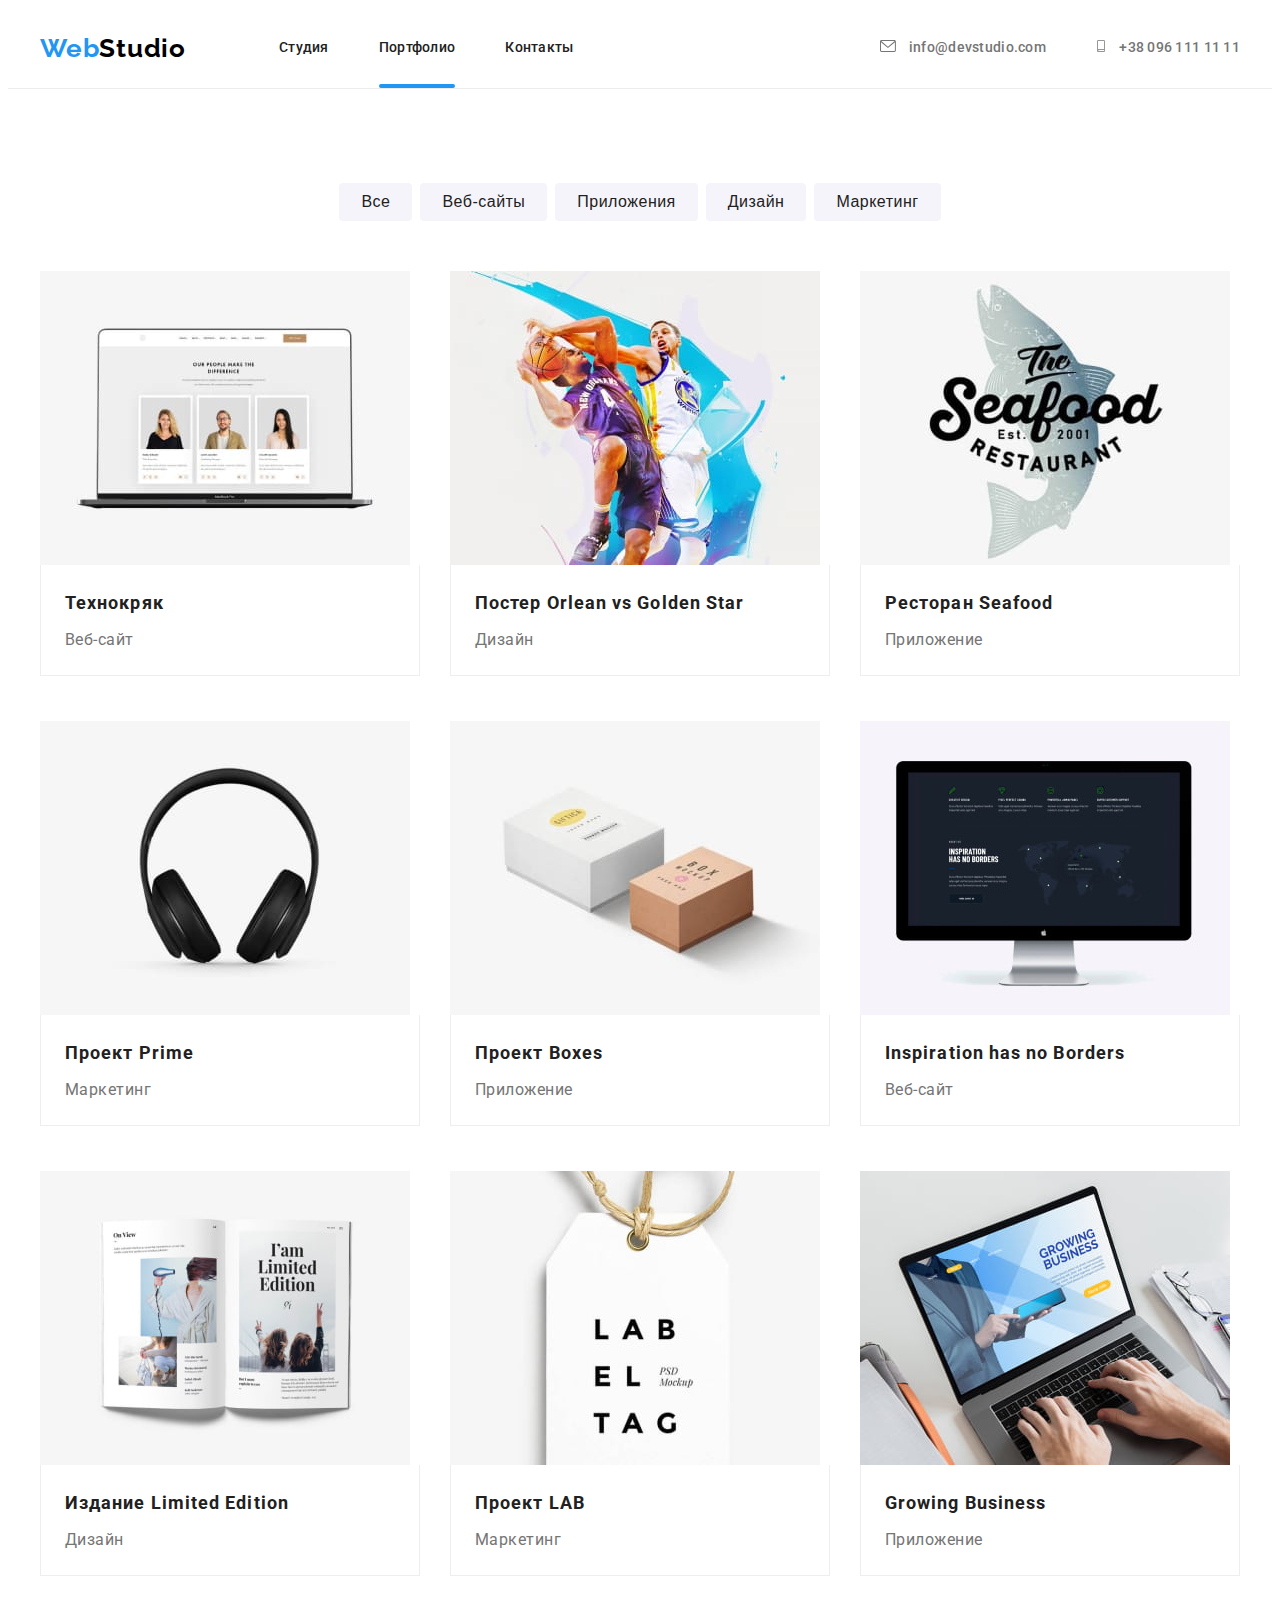
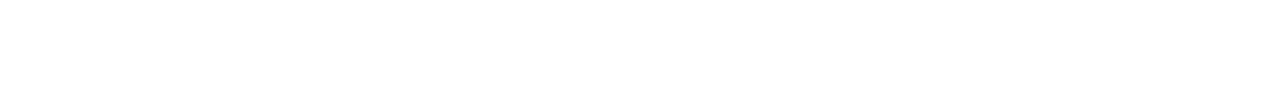
==== commit 00784d1d: "adaptive mobile-menu" ====
--- a/portfolio.html
+++ b/portfolio.html
@@ -19,19 +19,22 @@
 
 <body>
 
-    <!-- <header class="header header--border-bottom">
-        <div class="container flex-cont">
+<header class="header header--border-bottom">
+    <div class="container">
+        <div class="nav-wrap">
             <nav class="nav flex-cont">
                 <a class="header__logo logo link" href="" lang="en"><span class="web">Web</span>Studio</a>
                 <ul class="nav__list list">
-                    <li class="nav__item"><a class="nav__link link transitions" href="./index.html">Студия</a></li>
-                    <li class="nav__item"><a class="nav__link link transitions active" href="./portfolio.html">Портфолио</a></li>
+                    <li class="nav__item"><a class="nav__link link transitions" href="./index.html">Студия</a>
+                    </li>
+                    <li class="nav__item"><a class="nav__link link transitions active" href="./portfolio.html">Портфолио</a>
+                    </li>
                     <li class="nav__item"><a class="nav__link link transitions" href="">Контакты</a></li>
                 </ul>
             </nav>
             <ul class="header__contacts-list list">
                 <li class="header__contacts-item">
-            
+
                     <a class="header__contacts-link link transitions" href="mailto:info@devstudio.com">
                         <svg class="header__contacts-icon" width="16" height="12">
                             <use href="./images/sprite.svg#icon-envelope-1"></use>
@@ -39,7 +42,7 @@
                         info@devstudio.com</a>
                 </li>
                 <li class="header__contacts-item">
-            
+
                     <a class="header__contacts-link link transitions" href="tel:+380961111111">
                         <svg class="header__contacts-icon" width="10" height="12">
                             <use href="./images/sprite.svg#icon-smartphone-1"></use>
@@ -47,8 +50,59 @@
                         +38 096 111 11 11</a>
                 </li>
             </ul>
+            <button class="menu-button" type="button" data-menu-button>
+                <svg width="40" hight="40" aria-label="переключатель мобильного меню">
+                    <use class="menu-button__icon-open" href="./images/sprite.svg#icon-open-menu-opt"></use>
+                </svg>
+            </button>
         </div>
-    </header> -->
+
+        <div class="mobile-menu">
+            <button class="menu-btn close" type="button" data-menu-button>
+                <svg class="menu-btn__svg" width="40" hight="40" aria-label="выключатель мобильного меню">
+                    <use class="menu-button__icon-close" href="./images/sprite.svg#icon-close-black-opt"></use>
+
+                </svg>
+            </button>
+            <ul class="mobile-menu__nav-list list">
+                <li class="mobile-menu__nav-item"><a class="mobile-menu__nav-link link transitions"
+                        href="./index.html">Студия</a></li>
+                <li class="mobile-menu__nav-item"><a class="mobile-menu__nav-link link transitions active"
+                        href="./portfolio.html">Портфолио</a></li>
+                <li class="mobile-menu__nav-item"><a class="mobile-menu__nav-link link transitions" href="">Контакты</a>
+                </li>
+            </ul>
+            <ul class="mobile-menu__contacts-list list">
+                <li class="mobile-menu__contacts-item">
+
+                    <a class="mobile-menu__contacts-link link transitions tel" href="tel:+380961111111">
+
+                        +38 096 111 11 11</a>
+                </li>
+                <li class="mobile-menu__contacts-item">
+
+                    <a class="mobile-menu__contacts-link link transitions" href="mailto:info@devstudio.com">
+
+                        info@devstudio.com</a>
+                </li>
+
+            </ul>
+            <ul class="mobile-menu__social-list list">
+                <li class="mobile-menu__social-item"><a class="mobile-menu__social-link link transitions"
+                        href="./index.html">Instagram</a></li>
+                <li class="mobile-menu__social-item"><a class="mobile-menu__social-link link transitions"
+                        href="./portfolio.html">Twitter</a></li>
+                <li class="mobile-menu__social-item"><a class="mobile-menu__social-link link transitions"
+                        href="">Facebook</a></li>
+                <li class="mobile-menu__social-item"><a class="mobile-menu__social-link link transitions"
+                        href="">LinkedIn</a></li>
+            </ul>
+        </div>
+
+
+    </div>
+
+</header>
 
     <main>
         <section class="portfolio section">
@@ -305,6 +359,7 @@
     
 
     <script src="./js/modal.js"></script>
+    <script src="./js/mobile-menu.js"></script>
     </body>
     
     </html>--- a/css/main.min.css
+++ b/css/main.min.css
@@ -1,2 +1,2 @@
-:root{--logo-web-color: #2196f3;--logo-studio-header-color: #000000;--logo-studio-footer-color: #ffffff;--main-title-color: #212121;--main-text-color: #757575;--accent-color: #2196f3;--darkbg-text-color: #ffffff;--first-bg-color: #2f303a;--second-bg-color: #f5f4fa;--icon-color: #afb1b8;--main-btn-hover-bg-color: #188ce8}body{font-family:'Roboto', sans-serif}p,h1,h2,h3,h4,h5,h6{margin-top:0;margin-bottom:0}ul{margin-top:0;margin-bottom:0;padding-left:0}img{display:block;max-width:100%;height:auto}.link{text-decoration:none}.list{list-style:none}.visually-hidden{position:absolute;width:1px;height:1px;margin:-1px;padding:0;overflow:hidden;border:0;clip:rect(0 0 0 0)}@media screen and (max-width: 1199px){.section{padding-top:60px;padding-bottom:60px}}@media screen and (min-width: 1200px){.section{padding-top:94px;padding-bottom:94px}}.container{width:100%;padding-left:15px;padding-right:15px;margin-left:auto;margin-right:auto}@media screen and (min-width: 480px){.container{width:480px}}@media screen and (min-width: 768px){.container{width:768px}}@media screen and (min-width: 1200px){.container{width:1200px}}.is-hidden{opacity:0;pointer-events:none;visibility:hidden}.active{position:relative;color:var(--accent-color)}.active::after{content:'';display:block;position:absolute;left:0;bottom:0;width:100%;height:4px;background-color:var(--accent-color);border-radius:2px}.flex-cont,.checkbox__wraper{display:flex;align-items:center}.button-main{border:0px;border-radius:4px;background:var(--accent-color);font-weight:700;font-size:16px;line-height:1.87;letter-spacing:.06em;color:#fff}.button-main:hover,.button-main:focus{background-color:var(--main-btn-hover-bg-color);box-shadow:0px 4px 4px rgba(0,0,0,0.15)}.close-button{display:block;padding:6px;background:#ffffff;border:1px solid rgba(0,0,0,0.1);border-radius:50%}.close-button__icon{display:block}.transitions{transition-property:background-color, color, box-shadow, fill, border-color;transition-duration:250ms;transition-timing-function:cubic-bezier(0.4, 0, 0.2, 1)}.logo{display:block;font-family:Raleway, sans-serif;font-weight:700;font-size:24px;line-height:1.16;letter-spacing:0.03em}@media screen and (min-width: 1200px){.logo{font-size:26px;line-height:1.19}}.web{color:var(--logo-web-color)}.nav__list{display:flex}.nav__item:not(:last-child){margin-right:50px}.nav__link,.header__contacts-link{display:block;padding-top:32px;padding-bottom:32px;font-weight:500;font-size:14px;line-height:1.14;letter-spacing:.02em;color:var(--main-title-color)}.nav__link:hover,.header__contacts-link:hover,.nav__link:focus,.header__contacts-link:focus{color:var(--accent-color)}.filter{display:flex;justify-content:center;margin-bottom:40px}@media screen and (min-width: 1200px){.filter{margin-bottom:30px}}@media screen and (min-width: 1200px){.filter{margin-bottom:50px}}@media screen and (max-width: 767px){.filter{flex-wrap:wrap;justify-content:flex-start;margin-top:-15px}}@media screen and (max-width: 767px){.filter__item{margin-right:8px;margin-top:15px}}.filter__item:not(:last-child){margin-right:8px}.filter__button{padding:6px 22px;font-weight:500;font-size:16px;line-height:1.62;letter-spacing:.03em;color:var(--main-title-color);background-color:var(--second-bg-color);border:0px;border-radius:4px}.filter__button:hover,.filter__button:focus{background-color:var(--accent-color);color:var(--darkbg-text-color);box-shadow:0px 3px 1px rgba(0,0,0,0.1),0px 1px 2px rgba(0,0,0,0.08),0px 2px 2px rgba(0,0,0,0.12)}.address{font-style:normal;font-weight:400;font-size:14px;line-height:1.71;letter-spacing:0.03em}.address__item:not(:first-child){margin-top:9px}.address__link--white-text{color:var(--darkbg-text-color)}.address__link--grey-text{color:rgba(255,255,255,0.6)}.backdrop{position:fixed;top:0;left:0;width:100vw;height:100vh;background-color:rgba(0,0,0,0.2)}.modal-window{position:absolute;background-color:#ffffff;box-shadow:0px 1px 3px rgba(0,0,0,0.12),0px 1px 1px rgba(0,0,0,0.14),0px 2px 1px rgba(0,0,0,0.2);border-radius:4px}.checkbox{display:block}.checkbox__input:focus+.checkbox__wraper .checkbox__icon{background-color:var(--accent-color);border:none}.checkbox__icon{margin-right:8px;width:16px;height:15px;border:2px solid #212121;border-radius:2px}.header--border-bottom{border-bottom:1px solid #ececec}.header__logo{color:var(--logo-studio-header-color)}.header__contacts-link{color:var(--main-text-color)}.header__contacts-link:hover,.header__contacts-link:focus{color:var(--accent-color)}.header__contacts-list{display:flex;margin-left:auto}.header__contacts-item:not(:last-child){margin-right:50px}.header__contacts-icon{margin-right:10px;fill:currentColor}.hero{text-align:center;background-image:linear-gradient(rgba(47,48,58,0.4), rgba(47,48,58,0.4)),url(../images/hero/hero-img-opt.jpg)}@media screen and (max-width: 1199px){.hero{padding-top:118px;padding-bottom:118px}}@media screen and (min-width: 1200px){.hero{padding-top:200px;padding-bottom:200px}}.section-dark-bg{background-color:var(--first-bg-color)}.hero__title{text-transform:uppercase}@media screen and (max-width: 1199px){.hero__title{font-weight:900;font-size:26px;line-height:1.62;letter-spacing:.06em;color:var(--darkbg-text-color)}}@media screen and (min-width: 1200px){.hero__title{font-weight:900;font-size:44px;line-height:1.36;letter-spacing:.06em;color:var(--darkbg-text-color)}}.hero__button-main{margin-top:30px;padding:10px 32px}@media screen and (min-width: 768px){.features__list{display:flex;flex-wrap:wrap;margin:-15px}}@media screen and (min-width: 768px){.features__item{flex-basis:calc(100% / 2 - 30px);margin:15px}}@media screen and (min-width: 1200px){.features__item{flex-basis:calc(100% / 4 - 30px)}}@media screen and (max-width: 767px){.features__item:not(:last-child){margin-bottom:30px}}.features__icon{padding:25px 100px;background-color:var(--second-bg-color);border-radius:4px}@media screen and (max-width: 1199px){.features__icon{text-align:center}}.features__title{margin-top:30px;text-transform:uppercase;font-weight:700;font-size:14px;line-height:1.14;letter-spacing:.03em;color:var(--main-title-color)}@media screen and (max-width: 767px){.features__title{text-align:center}}.features__text{margin-top:10px;font-weight:400;font-size:14px;line-height:1.71;letter-spacing:.03em;color:var(--main-text-color)}.activities{padding-bottom:94px}@media screen and (max-width: 1199px){.activities{position:absolute;width:1px;height:1px;margin:-1px;padding:0;overflow:hidden;border:0;clip:rect(0 0 0 0)}}.activities__list{display:flex;margin-right:-30px}.activities__item{position:relative;flex-basis:calc(100% / 3 - 30px);margin-right:30px}.activities__label{position:absolute;width:100%;left:0;bottom:0;padding-top:27px;padding-bottom:27px;text-align:center;text-transform:uppercase;background-color:rgba(47,48,58,0.8);font-weight:700;font-size:14px;line-height:1.14;letter-spacing:.03em;color:var(--darkbg-text-color)}.activities__title{margin-bottom:50px;text-align:center;font-weight:700;font-size:36px;line-height:1.16;letter-spacing:.03em;color:var(--main-title-color)}.ourteam{background-color:var(--second-bg-color)}.ourteam__title{margin-bottom:30px;text-align:center;font-weight:700;font-size:28px;line-height:1.16;letter-spacing:.03em;color:var(--main-title-color)}@media screen and (min-width: 1200px){.ourteam__title{margin-bottom:50px;font-weight:700;font-size:36px;line-height:1.16;letter-spacing:.03em;color:var(--main-title-color)}}@media screen and (min-width: 768px){.ourteam__card-list{display:flex;flex-wrap:wrap;margin:-15px}}.ourteam__card-item{margin-bottom:30px;padding-bottom:30px;background-color:#ffffff;text-align:center;box-shadow:0px 1px 3px rgba(0,0,0,0.12),0px 1px 1px rgba(0,0,0,0.14),0px 2px 1px rgba(0,0,0,0.2);border-radius:0px 0px 4px 4px}@media screen and (min-width: 768px){.ourteam__card-item{flex-basis:calc(100% / 2 - 30px);margin:15px}}@media screen and (min-width: 1200px){.ourteam__card-item{flex-basis:calc(100% / 4 - 30px)}}.ourteam__name{margin-top:30px;font-weight:500;font-size:16px;line-height:1.18;letter-spacing:.03em;color:var(--main-title-color)}.ourteam__profession{margin-top:10px;font-weight:400;font-size:16px;line-height:1.18;letter-spacing:.03em;color:var(--main-text-color)}.ourteam__social-flex{display:flex;justify-content:center;align-items:center;margin-top:16px}.ourteam__social-list{display:flex;align-items:center}.ourteam__social-link{display:block;padding:12px;border-radius:50%}.ourteam__social-link:hover,.ourteam__social-link:focus,.ourteam__social-link:hover use,.ourteam__social-link:focus use{background-color:var(--accent-color);fill:var(--darkbg-text-color)}.ourteam__social-item:not(:last-child){margin-right:10px}.ourteam__social-icon{display:block;fill:var(--icon-color)}.clients__title{margin-bottom:30px;text-align:center;font-weight:700;font-size:28px;line-height:1.17;letter-spacing:.03em;color:var(--main-title-color)}@media screen and (min-width: 1200px){.clients__title{margin-bottom:50px;font-weight:700;font-size:36px;line-height:1.16;letter-spacing:.03em;color:var(--main-title-color)}}.clients__list{display:flex;flex-wrap:wrap;margin:-15px}.clients__item{margin:15px;flex-basis:calc(100% / 2 - 30px)}@media screen and (min-width: 768px){.clients__item{flex-basis:calc(100% / 3 - 30px)}}@media screen and (min-width: 1200px){.clients__item{flex-basis:calc(100% / 6 - 30px)}}.clients__link{display:flex;justify-content:center;align-items:center;padding-top:16px;padding-bottom:16px;border:1px solid var(--icon-color);border-radius:4px}.clients__link:hover,.clients__link:focus,.clients__link:hover use,.clients__link:focus use{border-color:var(--accent-color);fill:var(--accent-color)}.clients__icon{fill:var(--icon-color)}@media screen and (min-width: 768px){.portfolio__list{display:flex;flex-wrap:wrap;margin:-15px}}.portfolio__item:not(:last-child){margin-bottom:30px}@media screen and (min-width: 768px){.portfolio__item{flex-basis:calc(100% / 2 - 30px);margin:15px}}@media screen and (min-width: 1200px){.portfolio__item{flex-basis:calc(100% / 3 - 30px)}}.portfolio__link{display:block}.portfolio__link:hover,.portfolio__link:focus{box-shadow:0px 1px 1px rgba(0,0,0,0.12),0px 4px 4px rgba(0,0,0,0.06),1px 4px 6px rgba(0,0,0,0.16)}.portfolio__card-thumb{position:relative;overflow:hidden}.portfolio__overlay{position:absolute;display:flex;align-items:center;width:100%;height:100%;left:0;top:100%;overflow:auto;padding-left:24px;padding-right:24px;font-weight:400;font-size:18px;line-height:1.56;letter-spacing:.03em;color:var(--darkbg-text-color);background-color:rgba(33,150,243,0.9);transition:top 250ms cubic-bezier(0.4, 0, 0.2, 1)}.portfolio__link:hover .portfolio__overlay,.portfolio__link:focus .portfolio__overlay{top:0}.portfolio__overlay-text{display:block}.portfolio__card-text{padding:20px 24px;border-left:1px solid #eeeeee;border-right:1px solid #eeeeee;border-bottom:1px solid #eeeeee}.portfolio__title{font-weight:700;font-size:18px;line-height:2;letter-spacing:.06em;color:var(--main-title-color)}.portfolio__category{margin-top:4px;font-weight:400;font-size:16px;line-height:1.87;letter-spacing:.03em;color:var(--main-text-color)}.footer{width:100%}.footer__logo{color:var(--logo-studio-footer-color)}.footer__address{margin-top:20px}.footer__title{font-weight:700;font-size:14px;line-height:1.14;letter-spacing:.03em;color:var(--darkbg-text-color);text-transform:uppercase}.footer__link{display:block;padding:12px;fill:var(--darkbg-text-color);background:rgba(255,255,255,0.1);border-radius:50%}.footer__link:hover,.footer__link:focus{background-color:var(--accent-color)}.footer__list{display:flex;margin-top:20px}.footer__item:not(:last-child){margin-right:10px}.footer__icon{display:block}.footer--flex{padding-top:60px;padding-bottom:60px}@media screen and (min-width: 1200px){.footer--flex{display:flex;align-items:baseline;justify-content:space-between}}@media screen and (min-width: 768px){.footer__wraper{display:flex;align-items:baseline;justify-content:space-between}}@media screen and (max-width: 1199px){.footer__wraper{padding-left:76px;padding-right:89px}}.footer__contacts{text-align:center}@media screen and (min-width: 1200px){.footer__contacts{text-align:start;margin-right:70px}}.footer__social{display:flex;flex-direction:column;align-items:center;justify-content:center}@media screen and (max-width: 767px){.footer__social{margin-top:60px}}@media screen and (min-width: 1200px){.footer__social{align-items:flex-start}}.footer__subscribe{text-align:center}@media screen and (max-width: 1199px){.footer__subscribe{margin-top:60px}}@media screen and (min-width: 1200px){.footer__subscribe{text-align:start}}.footer__form-field{display:flex;flex-direction:column;align-items:center;margin-top:20px}@media screen and (min-width: 1200px){.footer__form-field{flex-direction:row}}.footer__input{padding-left:16px;width:450px;height:50px;color:#ffffff;background-color:transparent;border:1px solid rgba(255,255,255,0.3);border-radius:4px;outline:none}.footer__input::placeholder{font-weight:400;font-size:16px;line-height:1.25;letter-spacing:.03em;color:rgba(255,255,255,0.6)}@media screen and (min-width: 1200px){.footer__input{width:358px}}.footer__button-main{padding:10px 32px;display:flex;align-items:center}@media screen and (max-width: 1199px){.footer__button-main{margin-top:20px}}@media screen and (min-width: 1200px){.footer__button-main{margin-left:12px}}.button-main__icon--right{margin-left:10px}.modal{top:50%;left:50%;width:528px;min-height:581px;padding:40px;transform:translate(-50%, -50%)}.modal__close-button{position:absolute;top:8px;right:8px}.modal__close-button:hover use,.modal__close-button:focus use{fill:var(--accent-color)}.modal__form-title{display:block;margin-bottom:12px;text-align:center;font-size:20px;line-height:1.15;letter-spacing:0.03em;color:var(--main-title-color)}.modal__input-label{display:block;margin-bottom:10px}.modal__label{font-weight:400;font-size:12px;line-height:1.16;letter-spacing:.01em;color:var(--main-text-color)}.modal__input-field{position:relative;margin-top:4px}.modal__input,.modal__textarea:focus{display:block;width:100%;padding:12px 42px;border:1px solid rgba(33,33,33,0.2);border-radius:4px}.modal__input:focus,.modal__textarea:focus{border-color:var(--accent-color);outline:none}.modal__input-icon{display:block;position:absolute;top:50%;left:20px;transform:translate(-50%, -50%)}.modal__input:focus+.modal__input-icon,.modal__textarea:focus+.modal__input-icon{fill:var(--accent-color)}.modal__textarea-label{display:block;margin-bottom:20px}.modal__textarea{display:block;resize:none;margin-top:4px;padding:12px 16px;width:100%;height:120px;border:1px solid rgba(33,33,33,0.2);border-radius:4px}.modal__textarea::placeholder{font-family:Roboto;font-weight:400;font-size:12px;line-height:1.16;letter-spacing:.01em;color:rgba(117,117,117,0.5)}.modal__checkbox{margin-bottom:30px}.modal__checkbox-font{font-weight:400;font-size:14px;line-height:1.71;letter-spacing:0.03em}.modal__checkbox-text{color:#757575}.modal__policy-link{color:var(--accent-color)}.modal__button-main{display:block;margin:0 auto;padding:10px 55px}
+:root{--logo-web-color: #2196f3;--logo-studio-header-color: #000000;--logo-studio-footer-color: #ffffff;--main-title-color: #212121;--main-text-color: #757575;--accent-color: #2196f3;--darkbg-text-color: #ffffff;--first-bg-color: #2f303a;--second-bg-color: #f5f4fa;--icon-color: #afb1b8;--main-btn-hover-bg-color: #188ce8}body{font-family:'Roboto', sans-serif}p,h1,h2,h3,h4,h5,h6{margin-top:0;margin-bottom:0}ul{margin-top:0;margin-bottom:0;padding-left:0}img{display:block;max-width:100%;height:auto}.link{text-decoration:none}.list{list-style:none}.visually-hidden{position:absolute;width:1px;height:1px;margin:-1px;padding:0;overflow:hidden;border:0;clip:rect(0 0 0 0)}@media screen and (max-width: 1199px){.section{padding-top:60px;padding-bottom:60px}}@media screen and (min-width: 1200px){.section{padding-top:94px;padding-bottom:94px}}.container{width:100%;padding-left:15px;padding-right:15px;margin-left:auto;margin-right:auto}@media screen and (min-width: 480px){.container{width:480px}}@media screen and (min-width: 768px){.container{width:768px}}@media screen and (min-width: 1200px){.container{width:1200px}}.is-hidden{opacity:0;pointer-events:none;visibility:hidden}.active{position:relative;color:var(--accent-color)}.active::after{content:'';display:block;position:absolute;left:0;bottom:0;width:100%;height:4px;background-color:var(--accent-color);border-radius:2px}.flex-cont,.checkbox__wraper{display:flex;align-items:center}.button-main{border:0px;border-radius:4px;background:var(--accent-color);font-weight:700;font-size:16px;line-height:1.87;letter-spacing:.06em;color:#fff}.button-main:hover,.button-main:focus{background-color:var(--main-btn-hover-bg-color);box-shadow:0px 4px 4px rgba(0,0,0,0.15)}.close-button{display:block;padding:6px;background:#ffffff;border:1px solid rgba(0,0,0,0.1);border-radius:50%}.close-button__icon{display:block}.transitions{transition-property:background-color, color, box-shadow, fill, border-color;transition-duration:250ms;transition-timing-function:cubic-bezier(0.4, 0, 0.2, 1)}.logo{display:block;font-family:Raleway, sans-serif;font-weight:700;font-size:24px;line-height:1.16;letter-spacing:0.03em}@media screen and (min-width: 1200px){.logo{font-size:26px;line-height:1.19}}.web{color:var(--logo-web-color)}.nav-wrap{display:flex;align-items:center}@media screen and (max-width: 767px){.nav-wrap{justify-content:space-between;max-height:60px}}.nav__list{display:none}@media screen and (min-width: 768px){.nav__list{display:flex}}.nav__item:not(:last-child){margin-right:50px}.nav__link{color:var(--main-title-color)}@media screen and (min-width: 768px){.nav__link{display:block;padding-top:32px;padding-bottom:32px;font-weight:500;font-size:14px;line-height:1.14;letter-spacing:0.02em}}.nav__link:hover,.nav__link:focus{color:var(--accent-color)}.filter{display:flex;justify-content:center;margin-bottom:40px}@media screen and (min-width: 1200px){.filter{margin-bottom:30px}}@media screen and (min-width: 1200px){.filter{margin-bottom:50px}}@media screen and (max-width: 767px){.filter{flex-wrap:wrap;justify-content:flex-start;margin-top:-15px}}@media screen and (max-width: 767px){.filter__item{margin-right:8px;margin-top:15px}}.filter__item:not(:last-child){margin-right:8px}.filter__button{padding:6px 22px;font-weight:500;font-size:16px;line-height:1.62;letter-spacing:.03em;color:var(--main-title-color);background-color:var(--second-bg-color);border:0px;border-radius:4px}.filter__button:hover,.filter__button:focus{background-color:var(--accent-color);color:var(--darkbg-text-color);box-shadow:0px 3px 1px rgba(0,0,0,0.1),0px 1px 2px rgba(0,0,0,0.08),0px 2px 2px rgba(0,0,0,0.12)}.address{font-style:normal;font-weight:400;font-size:14px;line-height:1.71;letter-spacing:0.03em}.address__item:not(:first-child){margin-top:9px}.address__link--white-text{color:var(--darkbg-text-color)}.address__link--grey-text{color:rgba(255,255,255,0.6)}.backdrop{position:fixed;top:0;left:0;width:100vw;height:100vh;background-color:rgba(0,0,0,0.2)}.modal-window{position:absolute;background-color:#ffffff;box-shadow:0px 1px 3px rgba(0,0,0,0.12),0px 1px 1px rgba(0,0,0,0.14),0px 2px 1px rgba(0,0,0,0.2);border-radius:4px}.checkbox{display:block}.checkbox__input:focus+.checkbox__wraper .checkbox__icon{background-color:var(--accent-color);border:none}.checkbox__icon{margin-right:8px;width:16px;height:15px;border:2px solid #212121;border-radius:2px}.header{position:relative}.header--border-bottom{border-bottom:1px solid #ececec}.header__logo{color:var(--logo-studio-header-color)}@media screen and (min-width: 768px){.header__logo{margin-right:88px}}@media screen and (min-width: 1200px){.header__logo{margin-right:93px}}.header__contacts-link{color:var(--main-text-color)}@media screen and (min-width: 768px){.header__contacts-link{display:block;padding-top:5px;padding-bottom:5px;font-weight:500;font-size:12px;line-height:1.16;letter-spacing:0.02em}}@media screen and (min-width: 1200px){.header__contacts-link{padding-top:32px;padding-bottom:32px;font-size:14px;line-height:1.14}}.header__contacts-link:hover,.header__contacts-link:focus{color:var(--accent-color)}.header__contacts-list{display:none}@media screen and (min-width: 768px){.header__contacts-list{display:flex;flex-direction:column;align-items:flex-start;margin-left:auto}}@media screen and (min-width: 1200px){.header__contacts-list{flex-direction:row}}@media screen and (min-width: 1200px){.header__contacts-item:not(:last-child){margin-right:50px}}.header__contacts-icon{margin-right:10px;fill:currentColor}.menu-button{display:block;margin:0;padding:0;border:none;background-color:transparent}@media screen and (min-width: 768px){.menu-button{display:none}}.menu-btn:hover .menu-button__icon-close,.menu-btn:focus .menu-button__icon-close,.menu-button:hover .menu-button__icon-open,.menu-button:focus .menu-button__icon-open{fill:var(--accent-color)}.menu-btn{position:absolute;top:10px;right:15px;display:block;width:40px;height:40px;border:none;background-color:transparent;margin-left:auto}.menu-btn__svg{width:100%;height:100%}.is-open .mobile-menu{display:flex;flex-direction:column}.mobile-menu{display:none;position:fixed;left:0;top:0;padding:48px 40px;width:100vw;height:100vh;background-color:#ffffff;overflow:hidden}@media screen and (min-width: 768px){.mobile-menu{display:none}}.mobile-menu .mobile-menu__nav-item:not(:last-child){margin-bottom:32px}.mobile-menu .mobile-menu__nav-link{font-weight:500;font-size:40px;line-height:1.17;letter-spacing:.02em;color:var(--main-title-color)}.mobile-menu .mobile-menu__contacts-list{margin-top:auto;margin-bottom:64px}.mobile-menu .mobile-menu__contacts-item:not(:last-child){margin-bottom:32px}.mobile-menu .mobile-menu__contacts-link{font-weight:500;font-size:24px;line-height:1.16;letter-spacing:.02em;color:var(--main-text-color)}.mobile-menu .mobile-menu__contacts-link.tel{font-weight:500;font-size:34px;line-height:1.17;letter-spacing:.02em;color:var(--main-text-color)}.mobile-menu .mobile-menu__social-list{display:flex;flex-wrap:wrap}.mobile-menu .mobile-menu__social-item:not(:last-child){padding-right:10px;border-right:1px solid rgba(33,33,33,0.2)}.mobile-menu .mobile-menu__social-item:not(:first-child){margin-left:10px}.mobile-menu .mobile-menu__social-link{font-weight:500;font-size:18px;line-height:1.22;letter-spacing:.02em;color:var(--accent-color)}.mobile-menu .mobile-menu__nav-link:hover,.mobile-menu .mobile-menu__nav-link:focus,.mobile-menu .mobile-menu__contacts-link:hover,.mobile-menu .mobile-menu__contacts-link:focus{color:var(--accent-color)}.mobile-menu .mobile-menu__nav-link.active{color:var(--accent-color)}.hero{text-align:center;background-image:linear-gradient(rgba(47,48,58,0.4), rgba(47,48,58,0.4)),url(../images/hero/hero-img-opt.jpg)}@media screen and (max-width: 1199px){.hero{padding-top:118px;padding-bottom:118px}}@media screen and (min-width: 1200px){.hero{padding-top:200px;padding-bottom:200px}}.section-dark-bg{background-color:var(--first-bg-color)}.hero__title{text-transform:uppercase}@media screen and (max-width: 1199px){.hero__title{font-weight:900;font-size:26px;line-height:1.62;letter-spacing:.06em;color:var(--darkbg-text-color)}}@media screen and (min-width: 1200px){.hero__title{font-weight:900;font-size:44px;line-height:1.36;letter-spacing:.06em;color:var(--darkbg-text-color)}}.hero__button-main{margin-top:30px;padding:10px 32px}@media screen and (min-width: 768px){.features__list{display:flex;flex-wrap:wrap;margin:-15px}}@media screen and (min-width: 768px){.features__item{flex-basis:calc(100% / 2 - 30px);margin:15px}}@media screen and (min-width: 1200px){.features__item{flex-basis:calc(100% / 4 - 30px)}}@media screen and (max-width: 767px){.features__item:not(:last-child){margin-bottom:30px}}.features__icon{padding:25px 100px;background-color:var(--second-bg-color);border-radius:4px}@media screen and (max-width: 1199px){.features__icon{text-align:center}}.features__title{margin-top:30px;text-transform:uppercase;font-weight:700;font-size:14px;line-height:1.14;letter-spacing:.03em;color:var(--main-title-color)}@media screen and (max-width: 767px){.features__title{text-align:center}}.features__text{margin-top:10px;font-weight:400;font-size:14px;line-height:1.71;letter-spacing:.03em;color:var(--main-text-color)}.activities{padding-bottom:94px}@media screen and (max-width: 1199px){.activities{position:absolute;width:1px;height:1px;margin:-1px;padding:0;overflow:hidden;border:0;clip:rect(0 0 0 0)}}.activities__list{display:flex;margin-right:-30px}.activities__item{position:relative;flex-basis:calc(100% / 3 - 30px);margin-right:30px}.activities__label{position:absolute;width:100%;left:0;bottom:0;padding-top:27px;padding-bottom:27px;text-align:center;text-transform:uppercase;background-color:rgba(47,48,58,0.8);font-weight:700;font-size:14px;line-height:1.14;letter-spacing:.03em;color:var(--darkbg-text-color)}.activities__title{margin-bottom:50px;text-align:center;font-weight:700;font-size:36px;line-height:1.16;letter-spacing:.03em;color:var(--main-title-color)}.ourteam{background-color:var(--second-bg-color)}.ourteam__title{margin-bottom:30px;text-align:center;font-weight:700;font-size:28px;line-height:1.16;letter-spacing:.03em;color:var(--main-title-color)}@media screen and (min-width: 1200px){.ourteam__title{margin-bottom:50px;font-weight:700;font-size:36px;line-height:1.16;letter-spacing:.03em;color:var(--main-title-color)}}@media screen and (min-width: 768px){.ourteam__card-list{display:flex;flex-wrap:wrap;margin:-15px}}.ourteam__card-item{margin-bottom:30px;padding-bottom:30px;background-color:#ffffff;text-align:center;box-shadow:0px 1px 3px rgba(0,0,0,0.12),0px 1px 1px rgba(0,0,0,0.14),0px 2px 1px rgba(0,0,0,0.2);border-radius:0px 0px 4px 4px}@media screen and (min-width: 768px){.ourteam__card-item{flex-basis:calc(100% / 2 - 30px);margin:15px}}@media screen and (min-width: 1200px){.ourteam__card-item{flex-basis:calc(100% / 4 - 30px)}}.ourteam__name{margin-top:30px;font-weight:500;font-size:16px;line-height:1.18;letter-spacing:.03em;color:var(--main-title-color)}.ourteam__profession{margin-top:10px;font-weight:400;font-size:16px;line-height:1.18;letter-spacing:.03em;color:var(--main-text-color)}.ourteam__social-flex{display:flex;justify-content:center;align-items:center;margin-top:16px}.ourteam__social-list{display:flex;align-items:center}.ourteam__social-link{display:block;padding:12px;border-radius:50%}.ourteam__social-link:hover,.ourteam__social-link:focus,.ourteam__social-link:hover use,.ourteam__social-link:focus use{background-color:var(--accent-color);fill:var(--darkbg-text-color)}.ourteam__social-item:not(:last-child){margin-right:10px}.ourteam__social-icon{display:block;fill:var(--icon-color)}.clients__title{margin-bottom:30px;text-align:center;font-weight:700;font-size:28px;line-height:1.17;letter-spacing:.03em;color:var(--main-title-color)}@media screen and (min-width: 1200px){.clients__title{margin-bottom:50px;font-weight:700;font-size:36px;line-height:1.16;letter-spacing:.03em;color:var(--main-title-color)}}.clients__list{display:flex;flex-wrap:wrap;margin:-15px}.clients__item{margin:15px;flex-basis:calc(100% / 2 - 30px)}@media screen and (min-width: 768px){.clients__item{flex-basis:calc(100% / 3 - 30px)}}@media screen and (min-width: 1200px){.clients__item{flex-basis:calc(100% / 6 - 30px)}}.clients__link{display:flex;justify-content:center;align-items:center;padding-top:16px;padding-bottom:16px;border:1px solid var(--icon-color);border-radius:4px}.clients__link:hover,.clients__link:focus,.clients__link:hover use,.clients__link:focus use{border-color:var(--accent-color);fill:var(--accent-color)}.clients__icon{fill:var(--icon-color)}@media screen and (min-width: 768px){.portfolio__list{display:flex;flex-wrap:wrap;margin:-15px}}.portfolio__item:not(:last-child){margin-bottom:30px}@media screen and (min-width: 768px){.portfolio__item{flex-basis:calc(100% / 2 - 30px);margin:15px}}@media screen and (min-width: 1200px){.portfolio__item{flex-basis:calc(100% / 3 - 30px)}}.portfolio__link{display:block}.portfolio__link:hover,.portfolio__link:focus{box-shadow:0px 1px 1px rgba(0,0,0,0.12),0px 4px 4px rgba(0,0,0,0.06),1px 4px 6px rgba(0,0,0,0.16)}.portfolio__card-thumb{position:relative;overflow:hidden}.portfolio__overlay{position:absolute;display:flex;align-items:center;width:100%;height:100%;left:0;top:100%;overflow:auto;padding-left:24px;padding-right:24px;font-weight:400;font-size:18px;line-height:1.56;letter-spacing:.03em;color:var(--darkbg-text-color);background-color:rgba(33,150,243,0.9);transition:top 250ms cubic-bezier(0.4, 0, 0.2, 1)}.portfolio__link:hover .portfolio__overlay,.portfolio__link:focus .portfolio__overlay{top:0}.portfolio__overlay-text{display:block}.portfolio__card-text{padding:20px 24px;border-left:1px solid #eeeeee;border-right:1px solid #eeeeee;border-bottom:1px solid #eeeeee}.portfolio__title{font-weight:700;font-size:18px;line-height:2;letter-spacing:.06em;color:var(--main-title-color)}.portfolio__category{margin-top:4px;font-weight:400;font-size:16px;line-height:1.87;letter-spacing:.03em;color:var(--main-text-color)}.footer{width:100%}.footer__logo{color:var(--logo-studio-footer-color)}.footer__address{margin-top:20px}.footer__title{font-weight:700;font-size:14px;line-height:1.14;letter-spacing:.03em;color:var(--darkbg-text-color);text-transform:uppercase}.footer__link{display:block;padding:12px;fill:var(--darkbg-text-color);background:rgba(255,255,255,0.1);border-radius:50%}.footer__link:hover,.footer__link:focus{background-color:var(--accent-color)}.footer__list{display:flex;margin-top:20px}.footer__item:not(:last-child){margin-right:10px}.footer__icon{display:block}.footer--flex{padding-top:60px;padding-bottom:60px}@media screen and (min-width: 1200px){.footer--flex{display:flex;align-items:baseline;justify-content:space-between}}@media screen and (min-width: 768px){.footer__wraper{display:flex;align-items:baseline;justify-content:space-between}}@media screen and (max-width: 1199px){.footer__wraper{padding-left:76px;padding-right:89px}}.footer__contacts{text-align:center}@media screen and (min-width: 1200px){.footer__contacts{text-align:start;margin-right:70px}}.footer__social{display:flex;flex-direction:column;align-items:center;justify-content:center}@media screen and (max-width: 767px){.footer__social{margin-top:60px}}@media screen and (min-width: 1200px){.footer__social{align-items:flex-start}}.footer__subscribe{text-align:center}@media screen and (max-width: 1199px){.footer__subscribe{margin-top:60px}}@media screen and (min-width: 1200px){.footer__subscribe{text-align:start}}.footer__form-field{display:flex;flex-direction:column;align-items:center;margin-top:20px}@media screen and (min-width: 1200px){.footer__form-field{flex-direction:row}}.footer__input{padding-left:16px;width:450px;height:50px;color:#ffffff;background-color:transparent;border:1px solid rgba(255,255,255,0.3);border-radius:4px;outline:none}.footer__input::placeholder{font-weight:400;font-size:16px;line-height:1.25;letter-spacing:.03em;color:rgba(255,255,255,0.6)}@media screen and (min-width: 1200px){.footer__input{width:358px}}.footer__button-main{padding:10px 32px;display:flex;align-items:center}@media screen and (max-width: 1199px){.footer__button-main{margin-top:20px}}@media screen and (min-width: 1200px){.footer__button-main{margin-left:12px}}.button-main__icon--right{margin-left:10px}.modal{top:50%;left:50%;width:528px;min-height:581px;padding:40px;transform:translate(-50%, -50%)}.modal__close-button{position:absolute;top:8px;right:8px}.modal__close-button:hover use,.modal__close-button:focus use{fill:var(--accent-color)}.modal__form-title{display:block;margin-bottom:12px;text-align:center;font-size:20px;line-height:1.15;letter-spacing:0.03em;color:var(--main-title-color)}.modal__input-label{display:block;margin-bottom:10px}.modal__label{font-weight:400;font-size:12px;line-height:1.16;letter-spacing:.01em;color:var(--main-text-color)}.modal__input-field{position:relative;margin-top:4px}.modal__input,.modal__textarea:focus{display:block;width:100%;padding:12px 42px;border:1px solid rgba(33,33,33,0.2);border-radius:4px}.modal__input:focus,.modal__textarea:focus{border-color:var(--accent-color);outline:none}.modal__input-icon{display:block;position:absolute;top:50%;left:20px;transform:translate(-50%, -50%)}.modal__input:focus+.modal__input-icon,.modal__textarea:focus+.modal__input-icon{fill:var(--accent-color)}.modal__textarea-label{display:block;margin-bottom:20px}.modal__textarea{display:block;resize:none;margin-top:4px;padding:12px 16px;width:100%;height:120px;border:1px solid rgba(33,33,33,0.2);border-radius:4px}.modal__textarea::placeholder{font-family:Roboto;font-weight:400;font-size:12px;line-height:1.16;letter-spacing:.01em;color:rgba(117,117,117,0.5)}.modal__checkbox{margin-bottom:30px}.modal__checkbox-font{font-weight:400;font-size:14px;line-height:1.71;letter-spacing:0.03em}.modal__checkbox-text{color:#757575}.modal__policy-link{color:var(--accent-color)}.modal__button-main{display:block;margin:0 auto;padding:10px 55px}
 /*# sourceMappingURL=main.min.css.map */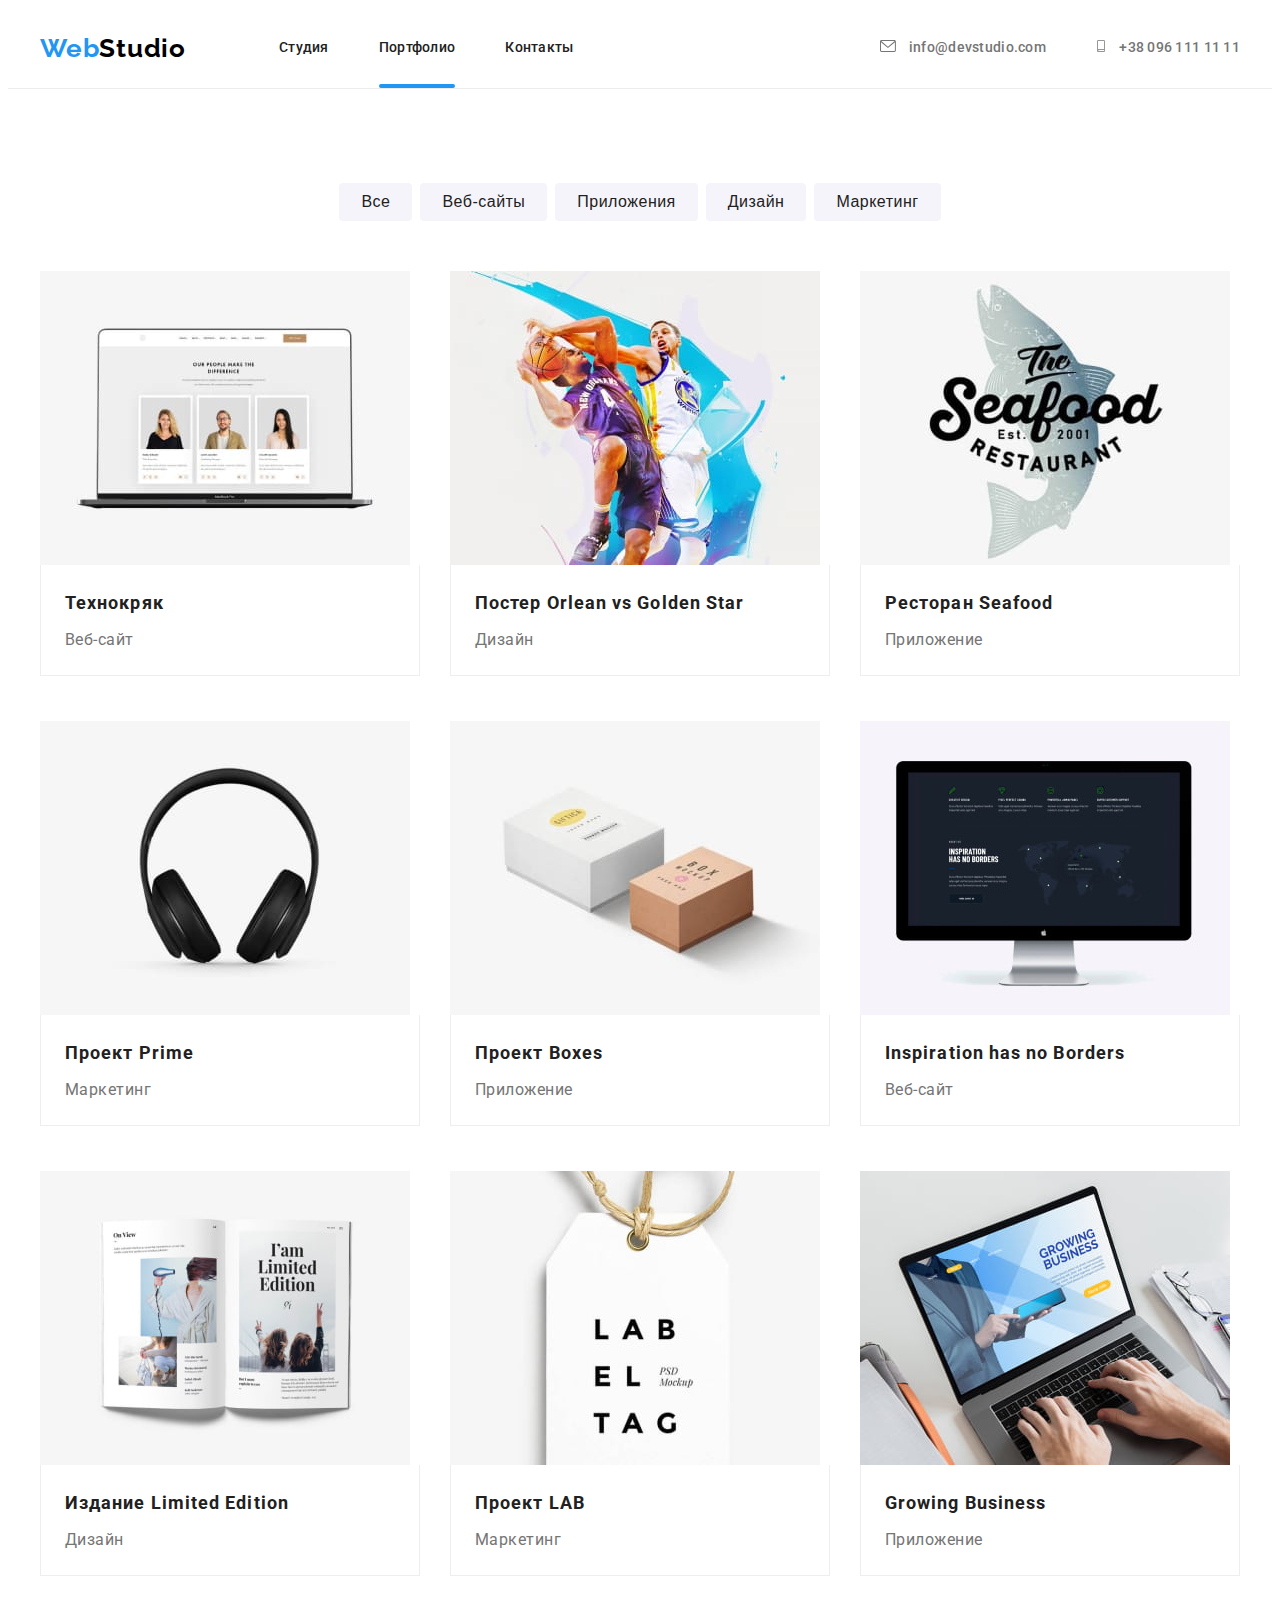
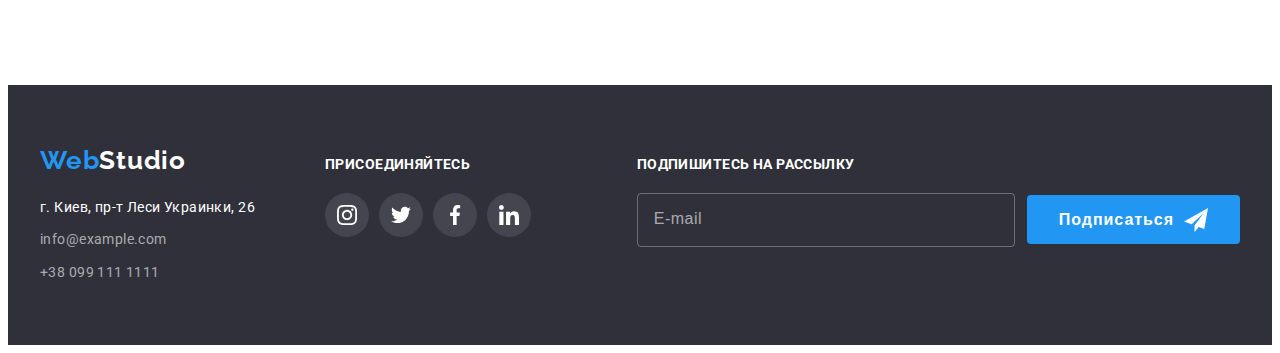
==== commit c6afb791: "portfolio-footer" ====
--- a/portfolio.html
+++ b/portfolio.html
@@ -283,59 +283,61 @@
 
     </main>
 
-    <!-- <footer class="footer section-dark-bg">
+    <footer class="footer section-dark-bg">
         <h2 class="visually-hidden">Контакты<span lang="en">Webstudio</span></h2>
         <div class="container footer--flex">
-            <div class="footer__contacts">
-                <a class="footer__logo link logo" href="" lang="en"><span class="web">Web</span>Studio</a>
-                <address class="address footer__address">
-                    <ul class="list">
-                        <li class="address__item"><a class="address__link--white-text link"
-                                href="https://goo.gl/maps/6n3pDnKZSii65f8L8" target="_blank" rel="noreferrer noopener">
-                                г. Киев, пр-т Леси Украинки, 26</a>
+            <div class="footer__wraper">
+                <div class="footer__contacts">
+                    <a class="footer__logo link logo" href="" lang="en"><span class="web">Web</span>Studio</a>
+                    <address class="address footer__address">
+                        <ul class="list">
+                            <li class="address__item"><a class="address__link--white-text link"
+                                    href="https://goo.gl/maps/6n3pDnKZSii65f8L8" target="_blank" rel="noreferrer noopener">
+                                    г. Киев, пр-т Леси Украинки, 26</a>
+                            </li>
+                            <li class="address__item"><a class="address__link--grey-text link"
+                                    href="mailto:info@example.com">info@example.com</a>
+                            </li>
+                            <li class="address__item"><a class="address__link--grey-text link" href="tel:+380991111111">+38
+                                    099 111 1111</a>
+                            </li>
+                        </ul>
+                    </address>
+                </div>
+    
+                <div class="footer__social">
+                    <h3 class="footer__title">Присоединяйтесь</h3>
+                    <ul class="footer__list list">
+                        <li class="footer__item">
+                            <a class="footer__link link transitions" href="">
+                                <svg class="footer__icon" width="20" height="20">
+                                    <use href="./images/sprite.svg#icon-instagram-2-1"></use>
+                                </svg>
+                            </a>
                         </li>
-                        <li class="address__item"><a class="address__link--grey-text link"
-                                href="mailto:info@example.com">info@example.com</a>
+                        <li class="footer__item">
+                            <a class="footer__link link transitions" href="">
+                                <svg class="footer__icon" width="20" height="20">
+                                    <use href="./images/sprite.svg#icon-twitter-1-1"></use>
+                                </svg>
+                            </a>
                         </li>
-                        <li class="address__item"><a class="address__link--grey-text link" href="tel:+380991111111">+38 099
-                                111 1111</a>
+                        <li class="footer__item">
+                            <a class="footer__link link transitions" href="">
+                                <svg class="footer__icon" width="20" height="20">
+                                    <use href="./images/sprite.svg#icon-facebook-1-1"></use>
+                                </svg>
+                            </a>
+                        </li>
+                        <li class="footer__item">
+                            <a class="footer__link link transitions" href="">
+                                <svg class="footer__icon" width="20" height="20">
+                                    <use href="./images/sprite.svg#icon-linkedin-1-1"></use>
+                                </svg>
+                            </a>
                         </li>
                     </ul>
-                </address>
-            </div>
-    
-            <div class="footer__social">
-                <h3 class="footer__title">Присоединяйтесь</h3>
-                <ul class="footer__list list">
-                    <li class="footer__item">
-                        <a class="footer__link link transitions" href="">
-                            <svg class="footer__icon" width="20" height="20">
-                                <use href="./images/sprite.svg#icon-instagram-2-1"></use>
-                            </svg>
-                        </a>
-                    </li>
-                    <li class="footer__item">
-                        <a class="footer__link link transitions" href="">
-                            <svg class="footer__icon" width="20" height="20">
-                                <use href="./images/sprite.svg#icon-twitter-1-1"></use>
-                            </svg>
-                        </a>
-                    </li>
-                    <li class="footer__item">
-                        <a class="footer__link link transitions" href="">
-                            <svg class="footer__icon" width="20" height="20">
-                                <use href="./images/sprite.svg#icon-facebook-1-1"></use>
-                            </svg>
-                        </a>
-                    </li>
-                    <li class="footer__item">
-                        <a class="footer__link link transitions" href="">
-                            <svg class="footer__icon" width="20" height="20">
-                                <use href="./images/sprite.svg#icon-linkedin-1-1"></use>
-                            </svg>
-                        </a>
-                    </li>
-                </ul>
+                </div>
             </div>
     
             <div class="footer__subscribe">
@@ -344,7 +346,7 @@
                     <div class="footer__form-field">
                         <input class="footer__input" type="email" name="subscribe-email" placeholder="E-mail">
                         <button class="footer__button-main button-main transitions" type="submit"><span>Подписаться</span>
-                            <svg class="batton-main__icon" width="24" height="24">
+                            <svg class="button-main__icon--right" width="24" height="24">
                                 <use href="./images/sprite.svg#icon-icon-send-1"></use>
                             </svg>
                         </button>
@@ -355,7 +357,7 @@
             </div>
     
         </div>
-    </footer> -->
+    </footer>
     
 
     <script src="./js/modal.js"></script>
--- a/css/main.min.css
+++ b/css/main.min.css
@@ -1,2 +1,2 @@
-:root{--logo-web-color: #2196f3;--logo-studio-header-color: #000000;--logo-studio-footer-color: #ffffff;--main-title-color: #212121;--main-text-color: #757575;--accent-color: #2196f3;--darkbg-text-color: #ffffff;--first-bg-color: #2f303a;--second-bg-color: #f5f4fa;--icon-color: #afb1b8;--main-btn-hover-bg-color: #188ce8}body{font-family:'Roboto', sans-serif}p,h1,h2,h3,h4,h5,h6{margin-top:0;margin-bottom:0}ul{margin-top:0;margin-bottom:0;padding-left:0}img{display:block;max-width:100%;height:auto}.link{text-decoration:none}.list{list-style:none}.visually-hidden{position:absolute;width:1px;height:1px;margin:-1px;padding:0;overflow:hidden;border:0;clip:rect(0 0 0 0)}@media screen and (max-width: 1199px){.section{padding-top:60px;padding-bottom:60px}}@media screen and (min-width: 1200px){.section{padding-top:94px;padding-bottom:94px}}.container{width:100%;padding-left:15px;padding-right:15px;margin-left:auto;margin-right:auto}@media screen and (min-width: 480px){.container{width:480px}}@media screen and (min-width: 768px){.container{width:768px}}@media screen and (min-width: 1200px){.container{width:1200px}}.is-hidden{opacity:0;pointer-events:none;visibility:hidden}.active{position:relative;color:var(--accent-color)}.active::after{content:'';display:block;position:absolute;left:0;bottom:0;width:100%;height:4px;background-color:var(--accent-color);border-radius:2px}.flex-cont,.checkbox__wraper{display:flex;align-items:center}.button-main{border:0px;border-radius:4px;background:var(--accent-color);font-weight:700;font-size:16px;line-height:1.87;letter-spacing:.06em;color:#fff}.button-main:hover,.button-main:focus{background-color:var(--main-btn-hover-bg-color);box-shadow:0px 4px 4px rgba(0,0,0,0.15)}.close-button{display:block;padding:6px;background:#ffffff;border:1px solid rgba(0,0,0,0.1);border-radius:50%}.close-button__icon{display:block}.transitions{transition-property:background-color, color, box-shadow, fill, border-color;transition-duration:250ms;transition-timing-function:cubic-bezier(0.4, 0, 0.2, 1)}.logo{display:block;font-family:Raleway, sans-serif;font-weight:700;font-size:24px;line-height:1.16;letter-spacing:0.03em}@media screen and (min-width: 1200px){.logo{font-size:26px;line-height:1.19}}.web{color:var(--logo-web-color)}.nav-wrap{display:flex;align-items:center}@media screen and (max-width: 767px){.nav-wrap{justify-content:space-between;max-height:60px}}.nav__list{display:none}@media screen and (min-width: 768px){.nav__list{display:flex}}.nav__item:not(:last-child){margin-right:50px}.nav__link{color:var(--main-title-color)}@media screen and (min-width: 768px){.nav__link{display:block;padding-top:32px;padding-bottom:32px;font-weight:500;font-size:14px;line-height:1.14;letter-spacing:0.02em}}.nav__link:hover,.nav__link:focus{color:var(--accent-color)}.filter{display:flex;justify-content:center;margin-bottom:40px}@media screen and (min-width: 1200px){.filter{margin-bottom:30px}}@media screen and (min-width: 1200px){.filter{margin-bottom:50px}}@media screen and (max-width: 767px){.filter{flex-wrap:wrap;justify-content:flex-start;margin-top:-15px}}@media screen and (max-width: 767px){.filter__item{margin-right:8px;margin-top:15px}}.filter__item:not(:last-child){margin-right:8px}.filter__button{padding:6px 22px;font-weight:500;font-size:16px;line-height:1.62;letter-spacing:.03em;color:var(--main-title-color);background-color:var(--second-bg-color);border:0px;border-radius:4px}.filter__button:hover,.filter__button:focus{background-color:var(--accent-color);color:var(--darkbg-text-color);box-shadow:0px 3px 1px rgba(0,0,0,0.1),0px 1px 2px rgba(0,0,0,0.08),0px 2px 2px rgba(0,0,0,0.12)}.address{font-style:normal;font-weight:400;font-size:14px;line-height:1.71;letter-spacing:0.03em}.address__item:not(:first-child){margin-top:9px}.address__link--white-text{color:var(--darkbg-text-color)}.address__link--grey-text{color:rgba(255,255,255,0.6)}.backdrop{position:fixed;top:0;left:0;width:100vw;height:100vh;background-color:rgba(0,0,0,0.2)}.modal-window{position:absolute;background-color:#ffffff;box-shadow:0px 1px 3px rgba(0,0,0,0.12),0px 1px 1px rgba(0,0,0,0.14),0px 2px 1px rgba(0,0,0,0.2);border-radius:4px}.checkbox{display:block}.checkbox__input:focus+.checkbox__wraper .checkbox__icon{background-color:var(--accent-color);border:none}.checkbox__icon{margin-right:8px;width:16px;height:15px;border:2px solid #212121;border-radius:2px}.header{position:relative}.header--border-bottom{border-bottom:1px solid #ececec}.header__logo{color:var(--logo-studio-header-color)}@media screen and (min-width: 768px){.header__logo{margin-right:88px}}@media screen and (min-width: 1200px){.header__logo{margin-right:93px}}.header__contacts-link{color:var(--main-text-color)}@media screen and (min-width: 768px){.header__contacts-link{display:block;padding-top:5px;padding-bottom:5px;font-weight:500;font-size:12px;line-height:1.16;letter-spacing:0.02em}}@media screen and (min-width: 1200px){.header__contacts-link{padding-top:32px;padding-bottom:32px;font-size:14px;line-height:1.14}}.header__contacts-link:hover,.header__contacts-link:focus{color:var(--accent-color)}.header__contacts-list{display:none}@media screen and (min-width: 768px){.header__contacts-list{display:flex;flex-direction:column;align-items:flex-start;margin-left:auto}}@media screen and (min-width: 1200px){.header__contacts-list{flex-direction:row}}@media screen and (min-width: 1200px){.header__contacts-item:not(:last-child){margin-right:50px}}.header__contacts-icon{margin-right:10px;fill:currentColor}.menu-button{display:block;margin:0;padding:0;border:none;background-color:transparent}@media screen and (min-width: 768px){.menu-button{display:none}}.menu-btn:hover .menu-button__icon-close,.menu-btn:focus .menu-button__icon-close,.menu-button:hover .menu-button__icon-open,.menu-button:focus .menu-button__icon-open{fill:var(--accent-color)}.menu-btn{position:absolute;top:10px;right:15px;display:block;width:40px;height:40px;border:none;background-color:transparent;margin-left:auto}.menu-btn__svg{width:100%;height:100%}.is-open .mobile-menu{display:flex;flex-direction:column}.mobile-menu{display:none;position:fixed;left:0;top:0;padding:48px 40px;width:100vw;height:100vh;background-color:#ffffff;overflow:hidden}@media screen and (min-width: 768px){.mobile-menu{display:none}}.mobile-menu .mobile-menu__nav-item:not(:last-child){margin-bottom:32px}.mobile-menu .mobile-menu__nav-link{font-weight:500;font-size:40px;line-height:1.17;letter-spacing:.02em;color:var(--main-title-color)}.mobile-menu .mobile-menu__contacts-list{margin-top:auto;margin-bottom:64px}.mobile-menu .mobile-menu__contacts-item:not(:last-child){margin-bottom:32px}.mobile-menu .mobile-menu__contacts-link{font-weight:500;font-size:24px;line-height:1.16;letter-spacing:.02em;color:var(--main-text-color)}.mobile-menu .mobile-menu__contacts-link.tel{font-weight:500;font-size:34px;line-height:1.17;letter-spacing:.02em;color:var(--main-text-color)}.mobile-menu .mobile-menu__social-list{display:flex;flex-wrap:wrap}.mobile-menu .mobile-menu__social-item:not(:last-child){padding-right:10px;border-right:1px solid rgba(33,33,33,0.2)}.mobile-menu .mobile-menu__social-item:not(:first-child){margin-left:10px}.mobile-menu .mobile-menu__social-link{font-weight:500;font-size:18px;line-height:1.22;letter-spacing:.02em;color:var(--accent-color)}.mobile-menu .mobile-menu__nav-link:hover,.mobile-menu .mobile-menu__nav-link:focus,.mobile-menu .mobile-menu__contacts-link:hover,.mobile-menu .mobile-menu__contacts-link:focus{color:var(--accent-color)}.mobile-menu .mobile-menu__nav-link.active{color:var(--accent-color)}.hero{text-align:center;background-image:linear-gradient(rgba(47,48,58,0.4), rgba(47,48,58,0.4)),url(../images/hero/hero-img-opt.jpg)}@media screen and (max-width: 1199px){.hero{padding-top:118px;padding-bottom:118px}}@media screen and (min-width: 1200px){.hero{padding-top:200px;padding-bottom:200px}}.section-dark-bg{background-color:var(--first-bg-color)}.hero__title{text-transform:uppercase}@media screen and (max-width: 1199px){.hero__title{font-weight:900;font-size:26px;line-height:1.62;letter-spacing:.06em;color:var(--darkbg-text-color)}}@media screen and (min-width: 1200px){.hero__title{font-weight:900;font-size:44px;line-height:1.36;letter-spacing:.06em;color:var(--darkbg-text-color)}}.hero__button-main{margin-top:30px;padding:10px 32px}@media screen and (min-width: 768px){.features__list{display:flex;flex-wrap:wrap;margin:-15px}}@media screen and (min-width: 768px){.features__item{flex-basis:calc(100% / 2 - 30px);margin:15px}}@media screen and (min-width: 1200px){.features__item{flex-basis:calc(100% / 4 - 30px)}}@media screen and (max-width: 767px){.features__item:not(:last-child){margin-bottom:30px}}.features__icon{padding:25px 100px;background-color:var(--second-bg-color);border-radius:4px}@media screen and (max-width: 1199px){.features__icon{text-align:center}}.features__title{margin-top:30px;text-transform:uppercase;font-weight:700;font-size:14px;line-height:1.14;letter-spacing:.03em;color:var(--main-title-color)}@media screen and (max-width: 767px){.features__title{text-align:center}}.features__text{margin-top:10px;font-weight:400;font-size:14px;line-height:1.71;letter-spacing:.03em;color:var(--main-text-color)}.activities{padding-bottom:94px}@media screen and (max-width: 1199px){.activities{position:absolute;width:1px;height:1px;margin:-1px;padding:0;overflow:hidden;border:0;clip:rect(0 0 0 0)}}.activities__list{display:flex;margin-right:-30px}.activities__item{position:relative;flex-basis:calc(100% / 3 - 30px);margin-right:30px}.activities__label{position:absolute;width:100%;left:0;bottom:0;padding-top:27px;padding-bottom:27px;text-align:center;text-transform:uppercase;background-color:rgba(47,48,58,0.8);font-weight:700;font-size:14px;line-height:1.14;letter-spacing:.03em;color:var(--darkbg-text-color)}.activities__title{margin-bottom:50px;text-align:center;font-weight:700;font-size:36px;line-height:1.16;letter-spacing:.03em;color:var(--main-title-color)}.ourteam{background-color:var(--second-bg-color)}.ourteam__title{margin-bottom:30px;text-align:center;font-weight:700;font-size:28px;line-height:1.16;letter-spacing:.03em;color:var(--main-title-color)}@media screen and (min-width: 1200px){.ourteam__title{margin-bottom:50px;font-weight:700;font-size:36px;line-height:1.16;letter-spacing:.03em;color:var(--main-title-color)}}@media screen and (min-width: 768px){.ourteam__card-list{display:flex;flex-wrap:wrap;margin:-15px}}.ourteam__card-item{margin-bottom:30px;padding-bottom:30px;background-color:#ffffff;text-align:center;box-shadow:0px 1px 3px rgba(0,0,0,0.12),0px 1px 1px rgba(0,0,0,0.14),0px 2px 1px rgba(0,0,0,0.2);border-radius:0px 0px 4px 4px}@media screen and (min-width: 768px){.ourteam__card-item{flex-basis:calc(100% / 2 - 30px);margin:15px}}@media screen and (min-width: 1200px){.ourteam__card-item{flex-basis:calc(100% / 4 - 30px)}}.ourteam__name{margin-top:30px;font-weight:500;font-size:16px;line-height:1.18;letter-spacing:.03em;color:var(--main-title-color)}.ourteam__profession{margin-top:10px;font-weight:400;font-size:16px;line-height:1.18;letter-spacing:.03em;color:var(--main-text-color)}.ourteam__social-flex{display:flex;justify-content:center;align-items:center;margin-top:16px}.ourteam__social-list{display:flex;align-items:center}.ourteam__social-link{display:block;padding:12px;border-radius:50%}.ourteam__social-link:hover,.ourteam__social-link:focus,.ourteam__social-link:hover use,.ourteam__social-link:focus use{background-color:var(--accent-color);fill:var(--darkbg-text-color)}.ourteam__social-item:not(:last-child){margin-right:10px}.ourteam__social-icon{display:block;fill:var(--icon-color)}.clients__title{margin-bottom:30px;text-align:center;font-weight:700;font-size:28px;line-height:1.17;letter-spacing:.03em;color:var(--main-title-color)}@media screen and (min-width: 1200px){.clients__title{margin-bottom:50px;font-weight:700;font-size:36px;line-height:1.16;letter-spacing:.03em;color:var(--main-title-color)}}.clients__list{display:flex;flex-wrap:wrap;margin:-15px}.clients__item{margin:15px;flex-basis:calc(100% / 2 - 30px)}@media screen and (min-width: 768px){.clients__item{flex-basis:calc(100% / 3 - 30px)}}@media screen and (min-width: 1200px){.clients__item{flex-basis:calc(100% / 6 - 30px)}}.clients__link{display:flex;justify-content:center;align-items:center;padding-top:16px;padding-bottom:16px;border:1px solid var(--icon-color);border-radius:4px}.clients__link:hover,.clients__link:focus,.clients__link:hover use,.clients__link:focus use{border-color:var(--accent-color);fill:var(--accent-color)}.clients__icon{fill:var(--icon-color)}@media screen and (min-width: 768px){.portfolio__list{display:flex;flex-wrap:wrap;margin:-15px}}.portfolio__item:not(:last-child){margin-bottom:30px}@media screen and (min-width: 768px){.portfolio__item{flex-basis:calc(100% / 2 - 30px);margin:15px}}@media screen and (min-width: 1200px){.portfolio__item{flex-basis:calc(100% / 3 - 30px)}}.portfolio__link{display:block}.portfolio__link:hover,.portfolio__link:focus{box-shadow:0px 1px 1px rgba(0,0,0,0.12),0px 4px 4px rgba(0,0,0,0.06),1px 4px 6px rgba(0,0,0,0.16)}.portfolio__card-thumb{position:relative;overflow:hidden}.portfolio__overlay{position:absolute;display:flex;align-items:center;width:100%;height:100%;left:0;top:100%;overflow:auto;padding-left:24px;padding-right:24px;font-weight:400;font-size:18px;line-height:1.56;letter-spacing:.03em;color:var(--darkbg-text-color);background-color:rgba(33,150,243,0.9);transition:top 250ms cubic-bezier(0.4, 0, 0.2, 1)}.portfolio__link:hover .portfolio__overlay,.portfolio__link:focus .portfolio__overlay{top:0}.portfolio__overlay-text{display:block}.portfolio__card-text{padding:20px 24px;border-left:1px solid #eeeeee;border-right:1px solid #eeeeee;border-bottom:1px solid #eeeeee}.portfolio__title{font-weight:700;font-size:18px;line-height:2;letter-spacing:.06em;color:var(--main-title-color)}.portfolio__category{margin-top:4px;font-weight:400;font-size:16px;line-height:1.87;letter-spacing:.03em;color:var(--main-text-color)}.footer{width:100%}.footer__logo{color:var(--logo-studio-footer-color)}.footer__address{margin-top:20px}.footer__title{font-weight:700;font-size:14px;line-height:1.14;letter-spacing:.03em;color:var(--darkbg-text-color);text-transform:uppercase}.footer__link{display:block;padding:12px;fill:var(--darkbg-text-color);background:rgba(255,255,255,0.1);border-radius:50%}.footer__link:hover,.footer__link:focus{background-color:var(--accent-color)}.footer__list{display:flex;margin-top:20px}.footer__item:not(:last-child){margin-right:10px}.footer__icon{display:block}.footer--flex{padding-top:60px;padding-bottom:60px}@media screen and (min-width: 1200px){.footer--flex{display:flex;align-items:baseline;justify-content:space-between}}@media screen and (min-width: 768px){.footer__wraper{display:flex;align-items:baseline;justify-content:space-between}}@media screen and (max-width: 1199px){.footer__wraper{padding-left:76px;padding-right:89px}}.footer__contacts{text-align:center}@media screen and (min-width: 1200px){.footer__contacts{text-align:start;margin-right:70px}}.footer__social{display:flex;flex-direction:column;align-items:center;justify-content:center}@media screen and (max-width: 767px){.footer__social{margin-top:60px}}@media screen and (min-width: 1200px){.footer__social{align-items:flex-start}}.footer__subscribe{text-align:center}@media screen and (max-width: 1199px){.footer__subscribe{margin-top:60px}}@media screen and (min-width: 1200px){.footer__subscribe{text-align:start}}.footer__form-field{display:flex;flex-direction:column;align-items:center;margin-top:20px}@media screen and (min-width: 1200px){.footer__form-field{flex-direction:row}}.footer__input{padding-left:16px;width:450px;height:50px;color:#ffffff;background-color:transparent;border:1px solid rgba(255,255,255,0.3);border-radius:4px;outline:none}.footer__input::placeholder{font-weight:400;font-size:16px;line-height:1.25;letter-spacing:.03em;color:rgba(255,255,255,0.6)}@media screen and (min-width: 1200px){.footer__input{width:358px}}.footer__button-main{padding:10px 32px;display:flex;align-items:center}@media screen and (max-width: 1199px){.footer__button-main{margin-top:20px}}@media screen and (min-width: 1200px){.footer__button-main{margin-left:12px}}.button-main__icon--right{margin-left:10px}.modal{top:50%;left:50%;width:528px;min-height:581px;padding:40px;transform:translate(-50%, -50%)}.modal__close-button{position:absolute;top:8px;right:8px}.modal__close-button:hover use,.modal__close-button:focus use{fill:var(--accent-color)}.modal__form-title{display:block;margin-bottom:12px;text-align:center;font-size:20px;line-height:1.15;letter-spacing:0.03em;color:var(--main-title-color)}.modal__input-label{display:block;margin-bottom:10px}.modal__label{font-weight:400;font-size:12px;line-height:1.16;letter-spacing:.01em;color:var(--main-text-color)}.modal__input-field{position:relative;margin-top:4px}.modal__input,.modal__textarea:focus{display:block;width:100%;padding:12px 42px;border:1px solid rgba(33,33,33,0.2);border-radius:4px}.modal__input:focus,.modal__textarea:focus{border-color:var(--accent-color);outline:none}.modal__input-icon{display:block;position:absolute;top:50%;left:20px;transform:translate(-50%, -50%)}.modal__input:focus+.modal__input-icon,.modal__textarea:focus+.modal__input-icon{fill:var(--accent-color)}.modal__textarea-label{display:block;margin-bottom:20px}.modal__textarea{display:block;resize:none;margin-top:4px;padding:12px 16px;width:100%;height:120px;border:1px solid rgba(33,33,33,0.2);border-radius:4px}.modal__textarea::placeholder{font-family:Roboto;font-weight:400;font-size:12px;line-height:1.16;letter-spacing:.01em;color:rgba(117,117,117,0.5)}.modal__checkbox{margin-bottom:30px}.modal__checkbox-font{font-weight:400;font-size:14px;line-height:1.71;letter-spacing:0.03em}.modal__checkbox-text{color:#757575}.modal__policy-link{color:var(--accent-color)}.modal__button-main{display:block;margin:0 auto;padding:10px 55px}
+:root{--logo-web-color: #2196f3;--logo-studio-header-color: #000000;--logo-studio-footer-color: #ffffff;--main-title-color: #212121;--main-text-color: #757575;--accent-color: #2196f3;--darkbg-text-color: #ffffff;--first-bg-color: #2f303a;--second-bg-color: #f5f4fa;--icon-color: #afb1b8;--main-btn-hover-bg-color: #188ce8}body{font-family:'Roboto', sans-serif}p,h1,h2,h3,h4,h5,h6{margin-top:0;margin-bottom:0}ul{margin-top:0;margin-bottom:0;padding-left:0}img{display:block;max-width:100%;height:auto}.link{text-decoration:none}.list{list-style:none}.visually-hidden{position:absolute;width:1px;height:1px;margin:-1px;padding:0;overflow:hidden;border:0;clip:rect(0 0 0 0)}@media screen and (max-width: 1199px){.section{padding-top:60px;padding-bottom:60px}}@media screen and (min-width: 1200px){.section{padding-top:94px;padding-bottom:94px}}.container{width:100%;padding-left:15px;padding-right:15px;margin-left:auto;margin-right:auto}@media screen and (min-width: 480px){.container{width:480px}}@media screen and (min-width: 768px){.container{width:768px}}@media screen and (min-width: 1200px){.container{width:1200px}}.is-hidden{opacity:0;pointer-events:none;visibility:hidden}.active{position:relative;color:var(--accent-color)}.active::after{content:'';display:block;position:absolute;left:0;bottom:0;width:100%;height:4px;background-color:var(--accent-color);border-radius:2px}.flex-cont,.checkbox__wraper{display:flex;align-items:center}.button-main{border:0px;border-radius:4px;background:var(--accent-color);font-weight:700;font-size:16px;line-height:1.87;letter-spacing:.06em;color:#fff}.button-main:hover,.button-main:focus{background-color:var(--main-btn-hover-bg-color);box-shadow:0px 4px 4px rgba(0,0,0,0.15)}.close-button{display:block;padding:6px;background:#ffffff;border:1px solid rgba(0,0,0,0.1);border-radius:50%}.close-button__icon{display:block}.transitions{transition-property:background-color, color, box-shadow, fill, border-color;transition-duration:250ms;transition-timing-function:cubic-bezier(0.4, 0, 0.2, 1)}.logo{display:block;font-family:Raleway, sans-serif;font-weight:700;font-size:24px;line-height:1.16;letter-spacing:0.03em}@media screen and (min-width: 1200px){.logo{font-size:26px;line-height:1.19}}.web{color:var(--logo-web-color)}.nav-wrap{display:flex;align-items:center}@media screen and (max-width: 767px){.nav-wrap{justify-content:space-between;max-height:60px}}.nav__list{display:none}@media screen and (min-width: 768px){.nav__list{display:flex}}.nav__item:not(:last-child){margin-right:50px}.nav__link{color:var(--main-title-color)}@media screen and (min-width: 768px){.nav__link{display:block;padding-top:32px;padding-bottom:32px;font-weight:500;font-size:14px;line-height:1.14;letter-spacing:0.02em}}.nav__link:hover,.nav__link:focus{color:var(--accent-color)}.filter{display:flex;justify-content:center;margin-bottom:40px}@media screen and (min-width: 1200px){.filter{margin-bottom:30px}}@media screen and (min-width: 1200px){.filter{margin-bottom:50px}}@media screen and (max-width: 767px){.filter{flex-wrap:wrap;justify-content:flex-start;margin-top:-15px}}@media screen and (max-width: 767px){.filter__item{margin-right:8px;margin-top:15px}}.filter__item:not(:last-child){margin-right:8px}.filter__button{padding:6px 22px;font-weight:500;font-size:16px;line-height:1.62;letter-spacing:.03em;color:var(--main-title-color);background-color:var(--second-bg-color);border:0px;border-radius:4px}.filter__button:hover,.filter__button:focus{background-color:var(--accent-color);color:var(--darkbg-text-color);box-shadow:0px 3px 1px rgba(0,0,0,0.1),0px 1px 2px rgba(0,0,0,0.08),0px 2px 2px rgba(0,0,0,0.12)}.address{font-style:normal;font-weight:400;font-size:14px;line-height:1.71;letter-spacing:0.03em}.address__item:not(:first-child){margin-top:9px}.address__link--white-text{color:var(--darkbg-text-color)}.address__link--grey-text{color:rgba(255,255,255,0.6)}.backdrop{position:fixed;top:0;left:0;width:100vw;height:100vh;background-color:rgba(0,0,0,0.2)}.modal-window{position:absolute;background-color:#ffffff;box-shadow:0px 1px 3px rgba(0,0,0,0.12),0px 1px 1px rgba(0,0,0,0.14),0px 2px 1px rgba(0,0,0,0.2);border-radius:4px}.checkbox{display:block}.checkbox__input:focus+.checkbox__wraper .checkbox__icon{background-color:var(--accent-color);border:none}.checkbox__icon{margin-right:8px;width:16px;height:15px;border:2px solid #212121;border-radius:2px}.header{position:relative}.header--border-bottom{border-bottom:1px solid #ececec}.header__logo{color:var(--logo-studio-header-color)}@media screen and (min-width: 768px){.header__logo{margin-right:88px}}@media screen and (min-width: 1200px){.header__logo{margin-right:93px}}.header__contacts-link{color:var(--main-text-color)}@media screen and (min-width: 768px){.header__contacts-link{display:block;padding-top:5px;padding-bottom:5px;font-weight:500;font-size:12px;line-height:1.16;letter-spacing:0.02em}}@media screen and (min-width: 1200px){.header__contacts-link{padding-top:32px;padding-bottom:32px;font-size:14px;line-height:1.14}}.header__contacts-link:hover,.header__contacts-link:focus{color:var(--accent-color)}.header__contacts-list{display:none}@media screen and (min-width: 768px){.header__contacts-list{display:flex;flex-direction:column;align-items:flex-start;margin-left:auto}}@media screen and (min-width: 1200px){.header__contacts-list{flex-direction:row}}@media screen and (min-width: 1200px){.header__contacts-item:not(:last-child){margin-right:50px}}.header__contacts-icon{margin-right:10px;fill:currentColor}.menu-button{display:block;margin:0;padding:0;border:none;background-color:transparent}@media screen and (min-width: 768px){.menu-button{display:none}}.menu-btn:hover .menu-button__icon-close,.menu-btn:focus .menu-button__icon-close,.menu-button:hover .menu-button__icon-open,.menu-button:focus .menu-button__icon-open{fill:var(--accent-color)}.menu-btn{position:absolute;top:10px;right:15px;display:block;width:40px;height:40px;border:none;background-color:transparent;margin-left:auto}.menu-btn__svg{width:100%;height:100%}.is-open .mobile-menu{display:flex;flex-direction:column}@media screen and (min-width: 768px){.is-open .mobile-menu{display:none}}.mobile-menu{display:none;position:fixed;left:0;top:0;padding:48px 40px;width:100vw;height:100vh;background-color:#ffffff;overflow:hidden;z-index:2}@media screen and (min-width: 768px){.mobile-menu{display:none}}.mobile-menu .mobile-menu__nav-item:not(:last-child){margin-bottom:32px}.mobile-menu .mobile-menu__nav-link{font-weight:500;font-size:40px;line-height:1.17;letter-spacing:.02em;color:var(--main-title-color)}.mobile-menu .mobile-menu__contacts-list{margin-top:auto;margin-bottom:64px}.mobile-menu .mobile-menu__contacts-item:not(:last-child){margin-bottom:32px}.mobile-menu .mobile-menu__contacts-link{font-weight:500;font-size:24px;line-height:1.16;letter-spacing:.02em;color:var(--main-text-color)}.mobile-menu .mobile-menu__contacts-link.tel{font-weight:500;font-size:34px;line-height:1.17;letter-spacing:.02em;color:var(--main-text-color)}.mobile-menu .mobile-menu__social-list{display:flex;flex-wrap:wrap}.mobile-menu .mobile-menu__social-item:not(:last-child){padding-right:10px;border-right:1px solid rgba(33,33,33,0.2)}.mobile-menu .mobile-menu__social-item:not(:first-child){margin-left:10px}.mobile-menu .mobile-menu__social-link{font-weight:500;font-size:18px;line-height:1.22;letter-spacing:.02em;color:var(--accent-color)}.mobile-menu .mobile-menu__nav-link:hover,.mobile-menu .mobile-menu__nav-link:focus,.mobile-menu .mobile-menu__contacts-link:hover,.mobile-menu .mobile-menu__contacts-link:focus{color:var(--accent-color)}.mobile-menu .mobile-menu__nav-link.active{color:var(--accent-color)}.hero{text-align:center;background-image:linear-gradient(rgba(47,48,58,0.4), rgba(47,48,58,0.4)),url(../images/hero/hero-img-opt.jpg)}@media screen and (max-width: 1199px){.hero{padding-top:118px;padding-bottom:118px}}@media screen and (min-width: 1200px){.hero{padding-top:200px;padding-bottom:200px}}.section-dark-bg{background-color:var(--first-bg-color)}.hero__title{text-transform:uppercase}@media screen and (max-width: 1199px){.hero__title{font-weight:900;font-size:26px;line-height:1.62;letter-spacing:.06em;color:var(--darkbg-text-color)}}@media screen and (min-width: 1200px){.hero__title{font-weight:900;font-size:44px;line-height:1.36;letter-spacing:.06em;color:var(--darkbg-text-color)}}.hero__button-main{margin-top:30px;padding:10px 32px}@media screen and (min-width: 768px){.features__list{display:flex;flex-wrap:wrap;margin:-15px}}@media screen and (min-width: 768px){.features__item{flex-basis:calc(100% / 2 - 30px);margin:15px}}@media screen and (min-width: 1200px){.features__item{flex-basis:calc(100% / 4 - 30px)}}@media screen and (max-width: 767px){.features__item:not(:last-child){margin-bottom:30px}}.features__icon{padding:25px 100px;background-color:var(--second-bg-color);border-radius:4px}@media screen and (max-width: 1199px){.features__icon{text-align:center}}.features__title{margin-top:30px;text-transform:uppercase;font-weight:700;font-size:14px;line-height:1.14;letter-spacing:.03em;color:var(--main-title-color)}@media screen and (max-width: 767px){.features__title{text-align:center}}.features__text{margin-top:10px;font-weight:400;font-size:14px;line-height:1.71;letter-spacing:.03em;color:var(--main-text-color)}.activities{padding-bottom:94px}@media screen and (max-width: 1199px){.activities{position:absolute;width:1px;height:1px;margin:-1px;padding:0;overflow:hidden;border:0;clip:rect(0 0 0 0)}}.activities__list{display:flex;margin-right:-30px}.activities__item{position:relative;flex-basis:calc(100% / 3 - 30px);margin-right:30px}.activities__label{position:absolute;width:100%;left:0;bottom:0;padding-top:27px;padding-bottom:27px;text-align:center;text-transform:uppercase;background-color:rgba(47,48,58,0.8);font-weight:700;font-size:14px;line-height:1.14;letter-spacing:.03em;color:var(--darkbg-text-color)}.activities__title{margin-bottom:50px;text-align:center;font-weight:700;font-size:36px;line-height:1.16;letter-spacing:.03em;color:var(--main-title-color)}.ourteam{background-color:var(--second-bg-color)}.ourteam__title{margin-bottom:30px;text-align:center;font-weight:700;font-size:28px;line-height:1.16;letter-spacing:.03em;color:var(--main-title-color)}@media screen and (min-width: 1200px){.ourteam__title{margin-bottom:50px;font-weight:700;font-size:36px;line-height:1.16;letter-spacing:.03em;color:var(--main-title-color)}}@media screen and (min-width: 768px){.ourteam__card-list{display:flex;flex-wrap:wrap;margin:-15px}}.ourteam__card-item{margin-bottom:30px;padding-bottom:30px;background-color:#ffffff;text-align:center;box-shadow:0px 1px 3px rgba(0,0,0,0.12),0px 1px 1px rgba(0,0,0,0.14),0px 2px 1px rgba(0,0,0,0.2);border-radius:0px 0px 4px 4px}@media screen and (min-width: 768px){.ourteam__card-item{flex-basis:calc(100% / 2 - 30px);margin:15px}}@media screen and (min-width: 1200px){.ourteam__card-item{flex-basis:calc(100% / 4 - 30px)}}.ourteam__name{margin-top:30px;font-weight:500;font-size:16px;line-height:1.18;letter-spacing:.03em;color:var(--main-title-color)}.ourteam__profession{margin-top:10px;font-weight:400;font-size:16px;line-height:1.18;letter-spacing:.03em;color:var(--main-text-color)}.ourteam__social-flex{display:flex;justify-content:center;align-items:center;margin-top:16px}.ourteam__social-list{display:flex;align-items:center}.ourteam__social-link{display:block;padding:12px;border-radius:50%}.ourteam__social-link:hover,.ourteam__social-link:focus,.ourteam__social-link:hover use,.ourteam__social-link:focus use{background-color:var(--accent-color);fill:var(--darkbg-text-color)}.ourteam__social-item:not(:last-child){margin-right:10px}.ourteam__social-icon{display:block;fill:var(--icon-color)}.clients__title{margin-bottom:30px;text-align:center;font-weight:700;font-size:28px;line-height:1.17;letter-spacing:.03em;color:var(--main-title-color)}@media screen and (min-width: 1200px){.clients__title{margin-bottom:50px;font-weight:700;font-size:36px;line-height:1.16;letter-spacing:.03em;color:var(--main-title-color)}}.clients__list{display:flex;flex-wrap:wrap;margin:-15px}.clients__item{margin:15px;flex-basis:calc(100% / 2 - 30px)}@media screen and (min-width: 768px){.clients__item{flex-basis:calc(100% / 3 - 30px)}}@media screen and (min-width: 1200px){.clients__item{flex-basis:calc(100% / 6 - 30px)}}.clients__link{display:flex;justify-content:center;align-items:center;padding-top:16px;padding-bottom:16px;border:1px solid var(--icon-color);border-radius:4px}.clients__link:hover,.clients__link:focus,.clients__link:hover use,.clients__link:focus use{border-color:var(--accent-color);fill:var(--accent-color)}.clients__icon{fill:var(--icon-color)}@media screen and (min-width: 768px){.portfolio__list{display:flex;flex-wrap:wrap;margin:-15px}}.portfolio__item:not(:last-child){margin-bottom:30px}@media screen and (min-width: 768px){.portfolio__item{flex-basis:calc(100% / 2 - 30px);margin:15px}}@media screen and (min-width: 1200px){.portfolio__item{flex-basis:calc(100% / 3 - 30px)}}.portfolio__link{display:block}.portfolio__link:hover,.portfolio__link:focus{box-shadow:0px 1px 1px rgba(0,0,0,0.12),0px 4px 4px rgba(0,0,0,0.06),1px 4px 6px rgba(0,0,0,0.16)}.portfolio__card-thumb{position:relative;overflow:hidden}.portfolio__overlay{position:absolute;display:flex;align-items:center;width:100%;height:100%;left:0;top:100%;overflow:auto;padding-left:24px;padding-right:24px;font-weight:400;font-size:18px;line-height:1.56;letter-spacing:.03em;color:var(--darkbg-text-color);background-color:rgba(33,150,243,0.9);transition:top 250ms cubic-bezier(0.4, 0, 0.2, 1)}.portfolio__link:hover .portfolio__overlay,.portfolio__link:focus .portfolio__overlay{top:0}.portfolio__overlay-text{display:block}.portfolio__card-text{padding:20px 24px;border-left:1px solid #eeeeee;border-right:1px solid #eeeeee;border-bottom:1px solid #eeeeee}.portfolio__title{font-weight:700;font-size:18px;line-height:2;letter-spacing:.06em;color:var(--main-title-color)}.portfolio__category{margin-top:4px;font-weight:400;font-size:16px;line-height:1.87;letter-spacing:.03em;color:var(--main-text-color)}.footer{width:100%}.footer__logo{color:var(--logo-studio-footer-color)}.footer__address{margin-top:20px}.footer__title{font-weight:700;font-size:14px;line-height:1.14;letter-spacing:.03em;color:var(--darkbg-text-color);text-transform:uppercase}.footer__link{display:block;padding:12px;fill:var(--darkbg-text-color);background:rgba(255,255,255,0.1);border-radius:50%}.footer__link:hover,.footer__link:focus{background-color:var(--accent-color)}.footer__list{display:flex;margin-top:20px}.footer__item:not(:last-child){margin-right:10px}.footer__icon{display:block}.footer--flex{padding-top:60px;padding-bottom:60px}@media screen and (min-width: 1200px){.footer--flex{display:flex;align-items:baseline;justify-content:space-between}}@media screen and (min-width: 768px){.footer__wraper{display:flex;align-items:baseline;justify-content:space-between}}@media screen and (max-width: 1199px){.footer__wraper{padding-left:76px;padding-right:89px}}.footer__contacts{text-align:center}@media screen and (min-width: 1200px){.footer__contacts{text-align:start;margin-right:70px}}.footer__social{display:flex;flex-direction:column;align-items:center;justify-content:center}@media screen and (max-width: 767px){.footer__social{margin-top:60px}}@media screen and (min-width: 1200px){.footer__social{align-items:flex-start}}.footer__subscribe{text-align:center}@media screen and (max-width: 1199px){.footer__subscribe{margin-top:60px}}@media screen and (min-width: 1200px){.footer__subscribe{text-align:start}}.footer__form-field{display:flex;flex-direction:column;align-items:center;margin-top:20px}@media screen and (min-width: 1200px){.footer__form-field{flex-direction:row}}.footer__input{padding-left:16px;width:450px;height:50px;color:#ffffff;background-color:transparent;border:1px solid rgba(255,255,255,0.3);border-radius:4px;outline:none}.footer__input::placeholder{font-weight:400;font-size:16px;line-height:1.25;letter-spacing:.03em;color:rgba(255,255,255,0.6)}@media screen and (min-width: 1200px){.footer__input{width:358px}}.footer__button-main{padding:10px 32px;display:flex;align-items:center}@media screen and (max-width: 1199px){.footer__button-main{margin-top:20px}}@media screen and (min-width: 1200px){.footer__button-main{margin-left:12px}}.button-main__icon--right{margin-left:10px}.modal{top:50%;left:50%;width:450px;min-height:609px;padding:40px;transform:translate(-50%, -50%)}@media screen and (min-width: 1200px){.modal{width:528px;min-height:581px}}.modal__close-button{position:absolute;top:8px;right:8px}.modal__close-button:hover use,.modal__close-button:focus use{fill:var(--accent-color)}.modal__form-title{display:block;margin-bottom:12px;text-align:center;font-size:20px;line-height:1.15;letter-spacing:0.03em;color:var(--main-title-color)}.modal__input-label{display:block;margin-bottom:10px}.modal__label{font-weight:400;font-size:12px;line-height:1.16;letter-spacing:.01em;color:var(--main-text-color)}.modal__input-field{position:relative;margin-top:4px}.modal__input,.modal__textarea:focus{display:block;width:100%;padding:12px 42px;border:1px solid rgba(33,33,33,0.2);border-radius:4px}.modal__input:focus,.modal__textarea:focus{border-color:var(--accent-color);outline:none}.modal__input-icon{display:block;position:absolute;top:50%;left:20px;transform:translate(-50%, -50%)}.modal__input:focus+.modal__input-icon,.modal__textarea:focus+.modal__input-icon{fill:var(--accent-color)}.modal__textarea-label{display:block;margin-bottom:20px}.modal__textarea{display:block;resize:none;margin-top:4px;padding:12px 16px;width:100%;height:120px;border:1px solid rgba(33,33,33,0.2);border-radius:4px}.modal__textarea::placeholder{font-family:Roboto;font-weight:400;font-size:12px;line-height:1.16;letter-spacing:.01em;color:rgba(117,117,117,0.5)}.modal__checkbox{margin-bottom:30px}.modal__checkbox-font{font-weight:400;font-size:12px;line-height:1.16;letter-spacing:0.03em}.modal__checkbox-text{color:#757575}.modal__policy-link{color:var(--accent-color)}.modal__button-main{display:block;margin:0 auto;padding:10px 55px}
 /*# sourceMappingURL=main.min.css.map */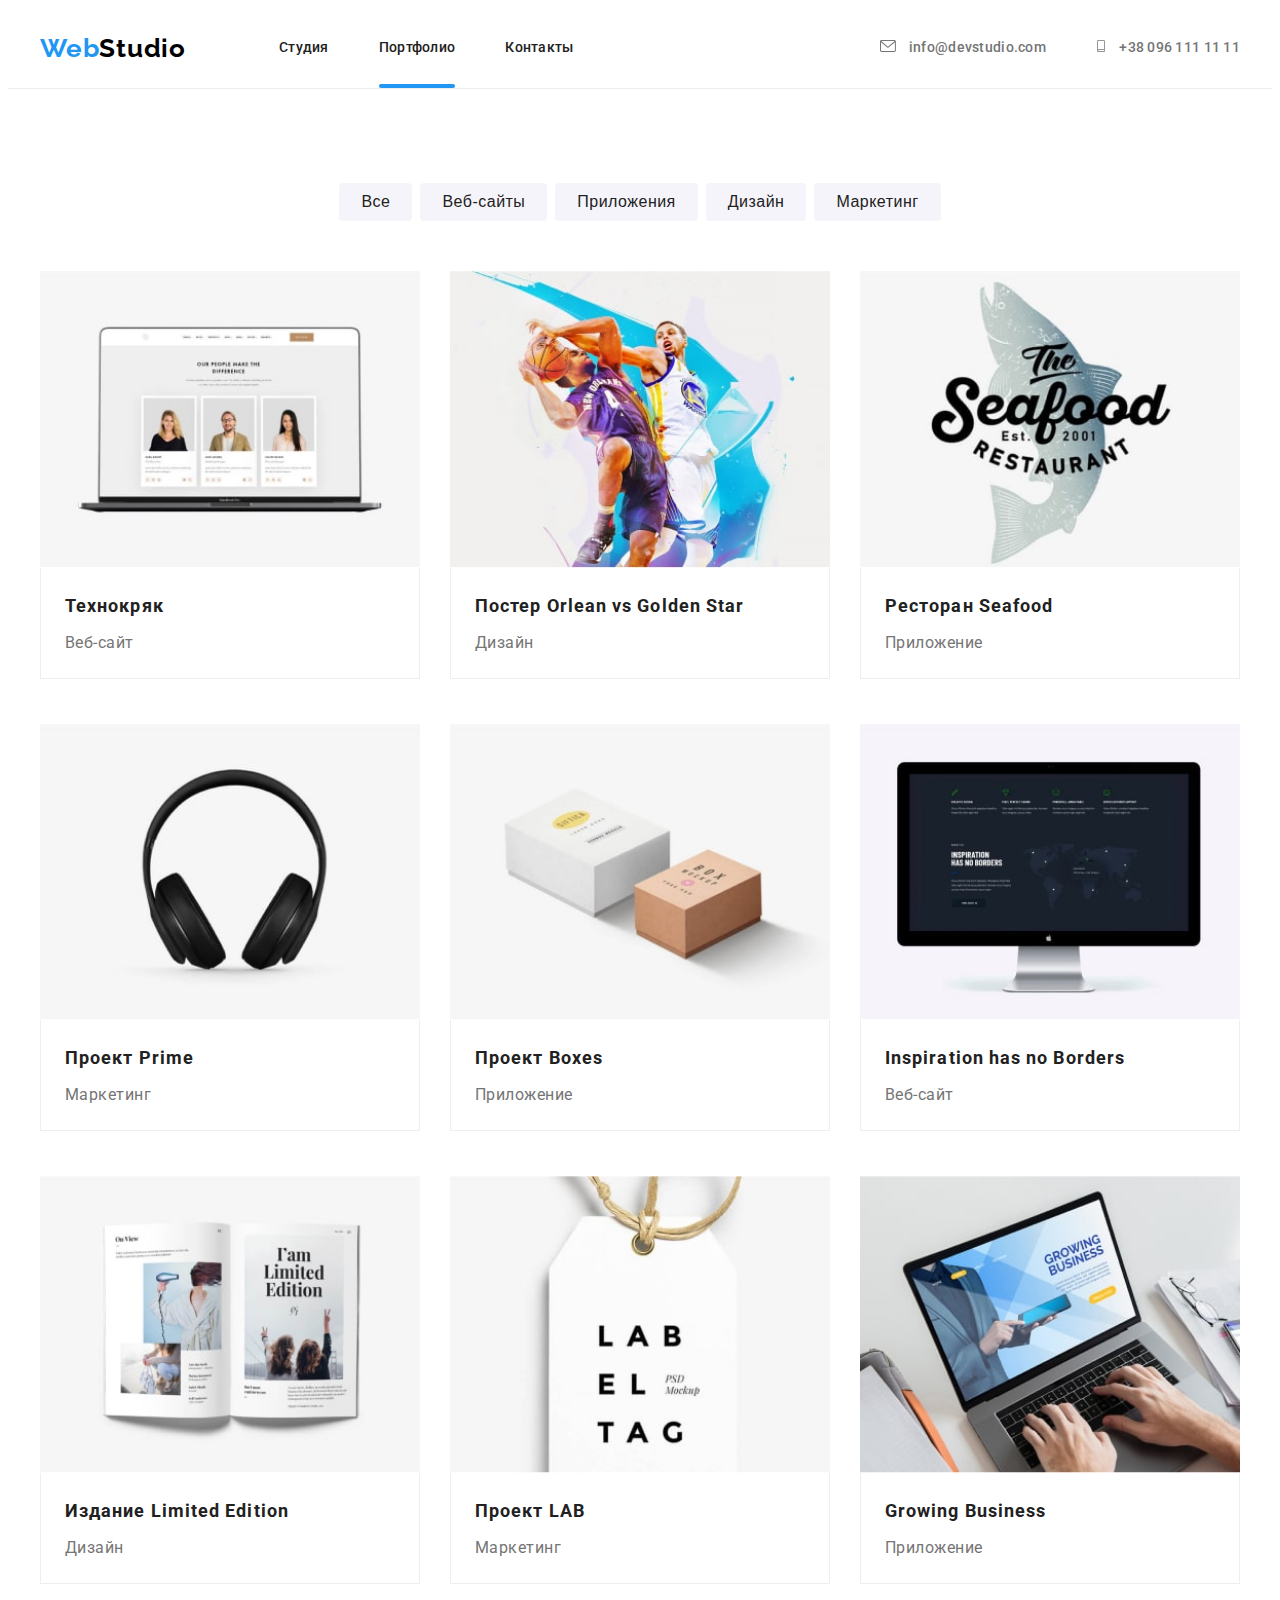
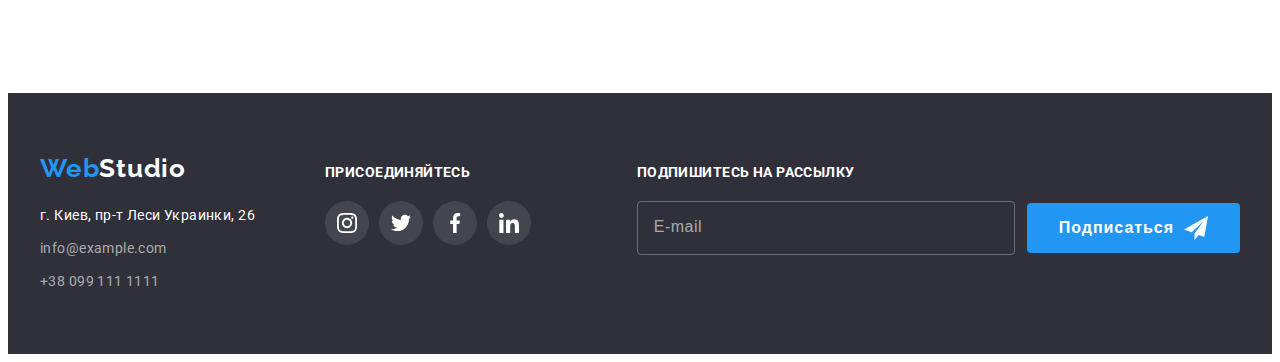
==== commit 777a5097: "img-and-bg" ====
--- a/portfolio.html
+++ b/portfolio.html
@@ -120,8 +120,26 @@
                     <li class="portfolio__item">
                         <a class="portfolio__link link transitions" href="">
                             <div class="portfolio__card-thumb">
-                                <img src="./images/secondpageportfolio/img1opt.jpg"
-                                    alt="Ноутбук, на его экране три визитки с фото: две девушки и один парень">
+                                <picture>
+                                    <source 
+                                        srcset="./images/secondpageportfolio/portfolio-images/portfolio-1desk@1x.jpg 1x, 
+                                            ./images/secondpageportfolio/portfolio-images/portfolio-1desk@2x.jpg 2x" 
+                                        media="(min-width: 1200px)">
+                                    <source 
+                                        srcset="./images/secondpageportfolio/portfolio-images/portfolio-1tab@1x.jpg 1x, 
+                                                   ./images/secondpageportfolio/portfolio-images/portfolio-1tab@2x.jpg 2x"
+                                        media="(min-width: 768px)">
+                                    <source
+                                        srcset="./images/secondpageportfolio/portfolio-images/portfolio-1mob@1x.jpg 1x, 
+                                                 ./images/secondpageportfolio/portfolio-images/portfolio-1mob@2x.jpg 2x"
+                                        media="(min-width: 320px)">
+                                    <img
+                                        srcset="./images/secondpageportfolio/portfolio-images/portfolio-1mob@1x.jpg 1x, 
+                                                 ./images/secondpageportfolio/portfolio-images/portfolio-1mob@2x.jpg 2x" 
+                                        src="./images/secondpageportfolio/img1opt.jpg"
+                                        alt="Ноутбук, на его экране три визитки с фото: две девушки и один парень">
+                                </picture>
+                                
                                 <div class="portfolio__overlay"><span class="portfolio__overlay-text">Технокряк это современная площадка распространения коронавируса.
                                 Компании используют эту платформу для цифрового
                                 шпионажа и атак на защищённые сервера конкурентов.</span>
@@ -137,8 +155,24 @@
                     <li class="portfolio__item">
                         <a class="portfolio__link link transitions" href="">
                             <div class="portfolio__card-thumb">
-                                <img src="./images/secondpageportfolio/img2opt.jpg" 
-                                alt="Два баскетболиста сражаются за мяч">
+                                <picture>
+                                    <source srcset="./images/secondpageportfolio/portfolio-images/portfolio-2desk@1x.jpg 1x, 
+                                                    ./images/secondpageportfolio/portfolio-images/portfolio-2desk@2x.jpg 2x"
+                                        media="(min-width: 1200px)">
+                                    <source
+                                        srcset="./images/secondpageportfolio/portfolio-images/portfolio-2tab@1x.jpg 1x, 
+                                                 ./images/secondpageportfolio/portfolio-images/portfolio-2tab@2x.jpg 2x"
+                                        media="(min-width: 768px)">
+                                    <source
+                                        srcset="./images/secondpageportfolio/portfolio-images/portfolio-2mob@1x.jpg 1x, 
+                                                ./images/secondpageportfolio/portfolio-images/portfolio-2mob@2x.jpg 2x"
+                                        media="(min-width: 320px)">
+                                    <img srcset="./images/secondpageportfolio/portfolio-images/portfolio-2mob@1x.jpg 1x, 
+                                                 ./images/secondpageportfolio/portfolio-images/portfolio-2mob@2x.jpg 2x"
+                                        src="./images/secondpageportfolio/img2opt.jpg" 
+                                        alt="Два баскетболиста сражаются за мяч">
+                                </picture>
+                                
                                 <div class="portfolio__overlay"><span class="portfolio__overlay-text">Технокряк это современная площадка распространения коронавируса.
                                     Компании используют эту платформу для цифрового
                                     шпионажа и атак на защищённые сервера конкурентов.</span>
@@ -155,8 +189,25 @@
                     <li class="portfolio__item">
                         <a class="portfolio__link link transitions" href="">
                             <div class="portfolio__card-thumb">
-                                <img src="./images/secondpageportfolio/img3opt.jpg" 
-                                alt="Логотип ресторана в виде рыбы с названием ресторана">
+                                <picture>
+                                    <source
+                                        srcset="./images/secondpageportfolio/portfolio-images/portfolio-3desk@1x.jpg 1x, 
+                                                 ./images/secondpageportfolio/portfolio-images/portfolio-3desk@2x.jpg 2x"
+                                        media="(min-width: 1200px)">
+                                    <source
+                                        srcset="./images/secondpageportfolio/portfolio-images/portfolio-3tab@1x.jpg 1x, 
+                                                ./images/secondpageportfolio/portfolio-images/portfolio-3tab@2x.jpg 2x"
+                                        media="(min-width: 768px)">
+                                    <source
+                                        srcset="./images/secondpageportfolio/portfolio-images/portfolio-3mob@1x.jpg 1x, 
+                                                 ./images/secondpageportfolio/portfolio-images/portfolio-3mob@2x.jpg 2x"
+                                        media="(min-width: 320px)">
+                                    <img srcset="./images/secondpageportfolio/portfolio-images/portfolio-3mob@1x.jpg 1x, 
+                                                  ./images/secondpageportfolio/portfolio-images/portfolio-3mob@2x.jpg 2x"
+                                        src="./images/secondpageportfolio/img3opt.jpg" 
+                                        alt="Логотип ресторана в виде рыбы с названием ресторана">
+                                </picture>
+                                
                                 <div class="portfolio__overlay"><span class="portfolio__overlay-text">Технокряк это современная площадка распространения коронавируса.
                                     Компании используют эту платформу для цифрового
                                     шпионажа и атак на защищённые сервера конкурентов.</span>
@@ -173,8 +224,24 @@
                     <li class="portfolio__item">
                         <a class="portfolio__link link transitions" href="">
                             <div class="portfolio__card-thumb">
-                                <img src="./images/secondpageportfolio/img4opt.jpg" 
-                                alt="Черные полноразмерные наушники">
+                                <picture>
+                                    <source
+                                        srcset="./images/secondpageportfolio/portfolio-images/portfolio-4desk@1x.jpg 1x, 
+                                                ./images/secondpageportfolio/portfolio-images/portfolio-4desk@2x.jpg 2x"
+                                        media="(min-width: 1200px)">
+                                    <source srcset="./images/secondpageportfolio/portfolio-images/portfolio-4tab@1x.jpg 1x, 
+                                                    ./images/secondpageportfolio/portfolio-images/portfolio-4tab@2x.jpg 2x"
+                                        media="(min-width: 768px)">
+                                    <source
+                                        srcset="./images/secondpageportfolio/portfolio-images/portfolio-4mob@1x.jpg 1x, 
+                                                ./images/secondpageportfolio/portfolio-images/portfolio-4mob@2x.jpg 2x"
+                                        media="(min-width: 320px)">
+                                    <img srcset="./images/secondpageportfolio/portfolio-images/portfolio-4mob@1x.jpg 1x, 
+                                                ./images/secondpageportfolio/portfolio-images/portfolio-4mob@2x.jpg 2x"
+                                        src="./images/secondpageportfolio/img4opt.jpg" 
+                                        alt="Черные полноразмерные наушники">
+                                </picture>
+                                
                                 <div class="portfolio__overlay"><span class="portfolio__overlay-text">Технокряк это современная площадка распространения коронавируса.
                                     Компании используют эту платформу для цифрового
                                     шпионажа и атак на защищённые сервера конкурентов.</span>
@@ -191,8 +258,26 @@
                     <li class="portfolio__item">
                         <a class="portfolio__link link transitions" href="">
                             <div class="portfolio__card-thumb">
-                                <img src="./images/secondpageportfolio/img5opt.jpg" 
-                                alt="Две коробки розового и белого цвета">
+                                <picture>
+                                    <source
+                                        srcset="./images/secondpageportfolio/portfolio-images/portfolio-5desk@1x.jpg 1x, 
+                                                ./images/secondpageportfolio/portfolio-images/portfolio-5desk@2x.jpg 2x"
+                                        media="(min-width: 1200px)">
+                                    <source
+                                        srcset="./images/secondpageportfolio/portfolio-images/portfolio-5tab@1x.jpg 1x, 
+                                                ./images/secondpageportfolio/portfolio-images/portfolio-5tab@2x.jpg 2x"
+                                        media="(min-width: 768px)">
+                                    <source 
+                                        srcset="./images/secondpageportfolio/portfolio-images/portfolio-5mob@1x.jpg 1x, 
+                                                ./images/secondpageportfolio/portfolio-images/portfolio-5mob@2x.jpg 2x"
+                                        media="(min-width: 320px)">
+                                    <img 
+                                        srcset="./images/secondpageportfolio/portfolio-images/portfolio-5mob@1x.jpg 1x, 
+                                                ./images/secondpageportfolio/portfolio-images/portfolio-5mob@2x.jpg 2x"
+                                        src="./images/secondpageportfolio/img5opt.jpg" 
+                                        alt="Две коробки розового и белого цвета">
+                                </picture>
+                                
                                 <div class="portfolio__overlay"><span class="portfolio__overlay-text">Технокряк это современная площадка распространения коронавируса.
                                     Компании используют эту платформу для цифрового
                                     шпионажа и атак на защищённые сервера конкурентов.</span>
@@ -209,8 +294,26 @@
                     <li class="portfolio__item">
                         <a class="portfolio__link link transitions" href="">
                             <div class="portfolio__card-thumb">
-                                <img src="./images/secondpageportfolio/img6opt.jpg" 
-                                alt="Экран компьютера, на котором несколко статей и карта мира">
+                                <picture>
+                                    <source
+                                        srcset="./images/secondpageportfolio/portfolio-images/portfolio-6desk@1x.jpg 1x, 
+                                                ./images/secondpageportfolio/portfolio-images/portfolio-6desk@2x.jpg 2x"
+                                        media="(min-width: 1200px)">
+                                    <source 
+                                        srcset="./images/secondpageportfolio/portfolio-images/portfolio-6tab@1x.jpg 1x, 
+                                                    ./images/secondpageportfolio/portfolio-images/portfolio-6tab@2x.jpg 2x"
+                                        media="(min-width: 768px)">
+                                    <source 
+                                        srcset="./images/secondpageportfolio/portfolio-images/portfolio-6mob@1x.jpg 1x, 
+                                                    ./images/secondpageportfolio/portfolio-images/portfolio-6mob@2x.jpg 2x"
+                                        media="(min-width: 320px)">
+                                    <img 
+                                        srcset="./images/secondpageportfolio/portfolio-images/portfolio-6mob@1x.jpg 1x, 
+                                                 ./images/secondpageportfolio/portfolio-images/portfolio-6mob@2x.jpg 2x"
+                                        src="./images/secondpageportfolio/img6opt.jpg" 
+                                        alt="Экран компьютера, на котором несколко статей и карта мира">
+                                </picture>
+                                
                                 <div class="portfolio__overlay"><span class="portfolio__overlay-text">Технокряк это современная площадка распространения коронавируса.
                                     Компании используют эту платформу для цифрового
                                     шпионажа и атак на защищённые сервера конкурентов.</span>
@@ -220,15 +323,31 @@
                                 <h3 class="portfolio__title" lang="en">Inspiration has no Borders</h3>
                                 <p class="portfolio__category">Веб-сайт</p>
                             </div>
-                        </a>
-                        
-                    </li>
-
-                    <li class="portfolio__item">
-                        <a class="portfolio__link link transitions" href="">
-                            <div class="portfolio__card-thumb">
-                                <img src="./images/secondpageportfolio/img7opt.jpg" 
-                                alt="Разворот журнала со статьей и фото">
+                        </a>    
+                    </li>
+
+                    <li class="portfolio__item">
+                        <a class="portfolio__link link transitions" href="">
+                            <div class="portfolio__card-thumb">
+                                <picture>
+                                    <source
+                                        srcset="./images/secondpageportfolio/portfolio-images/portfolio-7desk@1x.jpg 1x, 
+                                                ./images/secondpageportfolio/portfolio-images/portfolio-7desk@2x.jpg 2x"
+                                        media="(min-width: 1200px)">
+                                    <source
+                                        srcset="./images/secondpageportfolio/portfolio-images/portfolio-7tab@1x.jpg 1x, 
+                                                ./images/secondpageportfolio/portfolio-images/portfolio-7tab@2x.jpg 2x"
+                                        media="(min-width: 768px)">
+                                    <source
+                                        srcset="./images/secondpageportfolio/portfolio-images/portfolio-7mob@1x.jpg 1x, 
+                                                ./images/secondpageportfolio/portfolio-images/portfolio-7mob@2x.jpg 2x"
+                                        media="(min-width: 320px)">
+                                    <img srcset="./images/secondpageportfolio/portfolio-images/portfolio-7mob@1x.jpg 1x, 
+                                                ./images/secondpageportfolio/portfolio-images/portfolio-7mob@2x.jpg 2x"
+                                        src="./images/secondpageportfolio/img7opt.jpg" 
+                                        alt="Разворот журнала со статьей и фото">
+                                </picture>
+                                
                                 <div class="portfolio__overlay"><span class="portfolio__overlay-text">Технокряк это современная площадка распространения коронавируса.
                                     Компании используют эту платформу для цифрового
                                     шпионажа и атак на защищённые сервера конкурентов.</span>
@@ -245,8 +364,24 @@
                     <li class="portfolio__item">
                         <a class="portfolio__link link transitions" href="">
                             <div class="portfolio__card-thumb">
-                                <img src="./images/secondpageportfolio/img8opt.jpg" 
-                                alt="Белая этикетка на веревке с названием проекта">
+                                <picture>
+                                    <source
+                                        srcset="./images/secondpageportfolio/portfolio-images/portfolio-8desk@1x.jpg 1x, 
+                                                ./images/secondpageportfolio/portfolio-images/portfolio-8desk@2x.jpg 2x"
+                                        media="(min-width: 1200px)">
+                                    <source srcset="./images/secondpageportfolio/portfolio-images/portfolio-8tab@1x.jpg 1x, 
+                                                    ./images/secondpageportfolio/portfolio-images/portfolio-8tab@2x.jpg 2x"
+                                        media="(min-width: 768px)">
+                                    <source srcset="./images/secondpageportfolio/portfolio-images/portfolio-8mob@1x.jpg 1x, 
+                                                    ./images/secondpageportfolio/portfolio-images/portfolio-8mob@2x.jpg 2x"
+                                        media="(min-width: 320px)">
+                                    <img 
+                                        srcset="./images/secondpageportfolio/portfolio-images/portfolio-8mob@1x.jpg 1x, 
+                                                 ./images/secondpageportfolio/portfolio-images/portfolio-8mob@2x.jpg 2x"
+                                        src="./images/secondpageportfolio/img8opt.jpg" 
+                                        alt="Белая этикетка на веревке с названием проекта">
+                                </picture>
+                                
                                 <div class="portfolio__overlay"><span class="portfolio__overlay-text">Технокряк это современная площадка распространения коронавируса.
                                     Компании используют эту платформу для цифрового
                                     шпионажа и атак на защищённые сервера конкурентов.</span>
@@ -263,8 +398,26 @@
                     <li class="portfolio__item">
                         <a class="portfolio__link link transitions" href="">
                             <div class="portfolio__card-thumb">
-                                <img src="./images/secondpageportfolio/img9opt.jpg"
-                                    alt="Руки человека, работающего на ноутбуке, на экране которого название приложения" max-width="100%">
+                                <picture>
+                                    <source
+                                        srcset="./images/secondpageportfolio/portfolio-images/portfolio-9desk@1x.jpg 1x, 
+                                                ./images/secondpageportfolio/portfolio-images/portfolio-9desk@2x.jpg 2x"
+                                        media="(min-width: 1200px)">
+                                    <source
+                                        srcset="./images/secondpageportfolio/portfolio-images/portfolio-9tab@1x.jpg 1x, 
+                                                ./images/secondpageportfolio/portfolio-images/portfolio-9tab@2x.jpg 2x"
+                                        media="(min-width: 768px)">
+                                    <source
+                                        srcset="./images/secondpageportfolio/portfolio-images/portfolio-9mob@1x.jpg 1x, 
+                                                ./images/secondpageportfolio/portfolio-images/portfolio-9mob@2x.jpg 2x"
+                                        media="(min-width: 320px)">
+                                    <img 
+                                        srcset="./images/secondpageportfolio/portfolio-images/portfolio-9mob@1x.jpg 1x, 
+                                                ./images/secondpageportfolio/portfolio-images/portfolio-9mob@2x.jpg 2x"
+                                        src="./images/secondpageportfolio/img9opt.jpg"
+                                        alt="Руки человека, работающего на ноутбуке, на экране которого название приложения">
+                                </picture>
+                                
                                     <div class="portfolio__overlay"><span class="portfolio__overlay-text">Технокряк это современная площадка распространения коронавируса.
                                         Компании используют эту платформу для цифрового
                                         шпионажа и атак на защищённые сервера конкурентов.</span>
--- a/css/main.min.css
+++ b/css/main.min.css
@@ -1,2 +1,2 @@
-:root{--logo-web-color: #2196f3;--logo-studio-header-color: #000000;--logo-studio-footer-color: #ffffff;--main-title-color: #212121;--main-text-color: #757575;--accent-color: #2196f3;--darkbg-text-color: #ffffff;--first-bg-color: #2f303a;--second-bg-color: #f5f4fa;--icon-color: #afb1b8;--main-btn-hover-bg-color: #188ce8}body{font-family:'Roboto', sans-serif}p,h1,h2,h3,h4,h5,h6{margin-top:0;margin-bottom:0}ul{margin-top:0;margin-bottom:0;padding-left:0}img{display:block;max-width:100%;height:auto}.link{text-decoration:none}.list{list-style:none}.visually-hidden{position:absolute;width:1px;height:1px;margin:-1px;padding:0;overflow:hidden;border:0;clip:rect(0 0 0 0)}@media screen and (max-width: 1199px){.section{padding-top:60px;padding-bottom:60px}}@media screen and (min-width: 1200px){.section{padding-top:94px;padding-bottom:94px}}.container{width:100%;padding-left:15px;padding-right:15px;margin-left:auto;margin-right:auto}@media screen and (min-width: 480px){.container{width:480px}}@media screen and (min-width: 768px){.container{width:768px}}@media screen and (min-width: 1200px){.container{width:1200px}}.is-hidden{opacity:0;pointer-events:none;visibility:hidden}.active{position:relative;color:var(--accent-color)}.active::after{content:'';display:block;position:absolute;left:0;bottom:0;width:100%;height:4px;background-color:var(--accent-color);border-radius:2px}.flex-cont,.checkbox__wraper{display:flex;align-items:center}.button-main{border:0px;border-radius:4px;background:var(--accent-color);font-weight:700;font-size:16px;line-height:1.87;letter-spacing:.06em;color:#fff}.button-main:hover,.button-main:focus{background-color:var(--main-btn-hover-bg-color);box-shadow:0px 4px 4px rgba(0,0,0,0.15)}.close-button{display:block;padding:6px;background:#ffffff;border:1px solid rgba(0,0,0,0.1);border-radius:50%}.close-button__icon{display:block}.transitions{transition-property:background-color, color, box-shadow, fill, border-color;transition-duration:250ms;transition-timing-function:cubic-bezier(0.4, 0, 0.2, 1)}.logo{display:block;font-family:Raleway, sans-serif;font-weight:700;font-size:24px;line-height:1.16;letter-spacing:0.03em}@media screen and (min-width: 1200px){.logo{font-size:26px;line-height:1.19}}.web{color:var(--logo-web-color)}.nav-wrap{display:flex;align-items:center}@media screen and (max-width: 767px){.nav-wrap{justify-content:space-between;max-height:60px}}.nav__list{display:none}@media screen and (min-width: 768px){.nav__list{display:flex}}.nav__item:not(:last-child){margin-right:50px}.nav__link{color:var(--main-title-color)}@media screen and (min-width: 768px){.nav__link{display:block;padding-top:32px;padding-bottom:32px;font-weight:500;font-size:14px;line-height:1.14;letter-spacing:0.02em}}.nav__link:hover,.nav__link:focus{color:var(--accent-color)}.filter{display:flex;justify-content:center;margin-bottom:40px}@media screen and (min-width: 1200px){.filter{margin-bottom:30px}}@media screen and (min-width: 1200px){.filter{margin-bottom:50px}}@media screen and (max-width: 767px){.filter{flex-wrap:wrap;justify-content:flex-start;margin-top:-15px}}@media screen and (max-width: 767px){.filter__item{margin-right:8px;margin-top:15px}}.filter__item:not(:last-child){margin-right:8px}.filter__button{padding:6px 22px;font-weight:500;font-size:16px;line-height:1.62;letter-spacing:.03em;color:var(--main-title-color);background-color:var(--second-bg-color);border:0px;border-radius:4px}.filter__button:hover,.filter__button:focus{background-color:var(--accent-color);color:var(--darkbg-text-color);box-shadow:0px 3px 1px rgba(0,0,0,0.1),0px 1px 2px rgba(0,0,0,0.08),0px 2px 2px rgba(0,0,0,0.12)}.address{font-style:normal;font-weight:400;font-size:14px;line-height:1.71;letter-spacing:0.03em}.address__item:not(:first-child){margin-top:9px}.address__link--white-text{color:var(--darkbg-text-color)}.address__link--grey-text{color:rgba(255,255,255,0.6)}.backdrop{position:fixed;top:0;left:0;width:100vw;height:100vh;background-color:rgba(0,0,0,0.2)}.modal-window{position:absolute;background-color:#ffffff;box-shadow:0px 1px 3px rgba(0,0,0,0.12),0px 1px 1px rgba(0,0,0,0.14),0px 2px 1px rgba(0,0,0,0.2);border-radius:4px}.checkbox{display:block}.checkbox__input:focus+.checkbox__wraper .checkbox__icon{background-color:var(--accent-color);border:none}.checkbox__icon{margin-right:8px;width:16px;height:15px;border:2px solid #212121;border-radius:2px}.header{position:relative}.header--border-bottom{border-bottom:1px solid #ececec}.header__logo{color:var(--logo-studio-header-color)}@media screen and (min-width: 768px){.header__logo{margin-right:88px}}@media screen and (min-width: 1200px){.header__logo{margin-right:93px}}.header__contacts-link{color:var(--main-text-color)}@media screen and (min-width: 768px){.header__contacts-link{display:block;padding-top:5px;padding-bottom:5px;font-weight:500;font-size:12px;line-height:1.16;letter-spacing:0.02em}}@media screen and (min-width: 1200px){.header__contacts-link{padding-top:32px;padding-bottom:32px;font-size:14px;line-height:1.14}}.header__contacts-link:hover,.header__contacts-link:focus{color:var(--accent-color)}.header__contacts-list{display:none}@media screen and (min-width: 768px){.header__contacts-list{display:flex;flex-direction:column;align-items:flex-start;margin-left:auto}}@media screen and (min-width: 1200px){.header__contacts-list{flex-direction:row}}@media screen and (min-width: 1200px){.header__contacts-item:not(:last-child){margin-right:50px}}.header__contacts-icon{margin-right:10px;fill:currentColor}.menu-button{display:block;margin:0;padding:0;border:none;background-color:transparent}@media screen and (min-width: 768px){.menu-button{display:none}}.menu-btn:hover .menu-button__icon-close,.menu-btn:focus .menu-button__icon-close,.menu-button:hover .menu-button__icon-open,.menu-button:focus .menu-button__icon-open{fill:var(--accent-color)}.menu-btn{position:absolute;top:10px;right:15px;display:block;width:40px;height:40px;border:none;background-color:transparent;margin-left:auto}.menu-btn__svg{width:100%;height:100%}.is-open .mobile-menu{display:flex;flex-direction:column}@media screen and (min-width: 768px){.is-open .mobile-menu{display:none}}.mobile-menu{display:none;position:fixed;left:0;top:0;padding:48px 40px;width:100vw;height:100vh;background-color:#ffffff;overflow:hidden;z-index:2}@media screen and (min-width: 768px){.mobile-menu{display:none}}.mobile-menu .mobile-menu__nav-item:not(:last-child){margin-bottom:32px}.mobile-menu .mobile-menu__nav-link{font-weight:500;font-size:40px;line-height:1.17;letter-spacing:.02em;color:var(--main-title-color)}.mobile-menu .mobile-menu__contacts-list{margin-top:auto;margin-bottom:64px}.mobile-menu .mobile-menu__contacts-item:not(:last-child){margin-bottom:32px}.mobile-menu .mobile-menu__contacts-link{font-weight:500;font-size:24px;line-height:1.16;letter-spacing:.02em;color:var(--main-text-color)}.mobile-menu .mobile-menu__contacts-link.tel{font-weight:500;font-size:34px;line-height:1.17;letter-spacing:.02em;color:var(--main-text-color)}.mobile-menu .mobile-menu__social-list{display:flex;flex-wrap:wrap}.mobile-menu .mobile-menu__social-item:not(:last-child){padding-right:10px;border-right:1px solid rgba(33,33,33,0.2)}.mobile-menu .mobile-menu__social-item:not(:first-child){margin-left:10px}.mobile-menu .mobile-menu__social-link{font-weight:500;font-size:18px;line-height:1.22;letter-spacing:.02em;color:var(--accent-color)}.mobile-menu .mobile-menu__nav-link:hover,.mobile-menu .mobile-menu__nav-link:focus,.mobile-menu .mobile-menu__contacts-link:hover,.mobile-menu .mobile-menu__contacts-link:focus{color:var(--accent-color)}.mobile-menu .mobile-menu__nav-link.active{color:var(--accent-color)}.hero{text-align:center;background-image:linear-gradient(rgba(47,48,58,0.4), rgba(47,48,58,0.4)),url(../images/hero/hero-img-opt.jpg)}@media screen and (max-width: 1199px){.hero{padding-top:118px;padding-bottom:118px}}@media screen and (min-width: 1200px){.hero{padding-top:200px;padding-bottom:200px}}.section-dark-bg{background-color:var(--first-bg-color)}.hero__title{text-transform:uppercase}@media screen and (max-width: 1199px){.hero__title{font-weight:900;font-size:26px;line-height:1.62;letter-spacing:.06em;color:var(--darkbg-text-color)}}@media screen and (min-width: 1200px){.hero__title{font-weight:900;font-size:44px;line-height:1.36;letter-spacing:.06em;color:var(--darkbg-text-color)}}.hero__button-main{margin-top:30px;padding:10px 32px}@media screen and (min-width: 768px){.features__list{display:flex;flex-wrap:wrap;margin:-15px}}@media screen and (min-width: 768px){.features__item{flex-basis:calc(100% / 2 - 30px);margin:15px}}@media screen and (min-width: 1200px){.features__item{flex-basis:calc(100% / 4 - 30px)}}@media screen and (max-width: 767px){.features__item:not(:last-child){margin-bottom:30px}}.features__icon{padding:25px 100px;background-color:var(--second-bg-color);border-radius:4px}@media screen and (max-width: 1199px){.features__icon{text-align:center}}.features__title{margin-top:30px;text-transform:uppercase;font-weight:700;font-size:14px;line-height:1.14;letter-spacing:.03em;color:var(--main-title-color)}@media screen and (max-width: 767px){.features__title{text-align:center}}.features__text{margin-top:10px;font-weight:400;font-size:14px;line-height:1.71;letter-spacing:.03em;color:var(--main-text-color)}.activities{padding-bottom:94px}@media screen and (max-width: 1199px){.activities{position:absolute;width:1px;height:1px;margin:-1px;padding:0;overflow:hidden;border:0;clip:rect(0 0 0 0)}}.activities__list{display:flex;margin-right:-30px}.activities__item{position:relative;flex-basis:calc(100% / 3 - 30px);margin-right:30px}.activities__label{position:absolute;width:100%;left:0;bottom:0;padding-top:27px;padding-bottom:27px;text-align:center;text-transform:uppercase;background-color:rgba(47,48,58,0.8);font-weight:700;font-size:14px;line-height:1.14;letter-spacing:.03em;color:var(--darkbg-text-color)}.activities__title{margin-bottom:50px;text-align:center;font-weight:700;font-size:36px;line-height:1.16;letter-spacing:.03em;color:var(--main-title-color)}.ourteam{background-color:var(--second-bg-color)}.ourteam__title{margin-bottom:30px;text-align:center;font-weight:700;font-size:28px;line-height:1.16;letter-spacing:.03em;color:var(--main-title-color)}@media screen and (min-width: 1200px){.ourteam__title{margin-bottom:50px;font-weight:700;font-size:36px;line-height:1.16;letter-spacing:.03em;color:var(--main-title-color)}}@media screen and (min-width: 768px){.ourteam__card-list{display:flex;flex-wrap:wrap;margin:-15px}}.ourteam__card-item{margin-bottom:30px;padding-bottom:30px;background-color:#ffffff;text-align:center;box-shadow:0px 1px 3px rgba(0,0,0,0.12),0px 1px 1px rgba(0,0,0,0.14),0px 2px 1px rgba(0,0,0,0.2);border-radius:0px 0px 4px 4px}@media screen and (min-width: 768px){.ourteam__card-item{flex-basis:calc(100% / 2 - 30px);margin:15px}}@media screen and (min-width: 1200px){.ourteam__card-item{flex-basis:calc(100% / 4 - 30px)}}.ourteam__name{margin-top:30px;font-weight:500;font-size:16px;line-height:1.18;letter-spacing:.03em;color:var(--main-title-color)}.ourteam__profession{margin-top:10px;font-weight:400;font-size:16px;line-height:1.18;letter-spacing:.03em;color:var(--main-text-color)}.ourteam__social-flex{display:flex;justify-content:center;align-items:center;margin-top:16px}.ourteam__social-list{display:flex;align-items:center}.ourteam__social-link{display:block;padding:12px;border-radius:50%}.ourteam__social-link:hover,.ourteam__social-link:focus,.ourteam__social-link:hover use,.ourteam__social-link:focus use{background-color:var(--accent-color);fill:var(--darkbg-text-color)}.ourteam__social-item:not(:last-child){margin-right:10px}.ourteam__social-icon{display:block;fill:var(--icon-color)}.clients__title{margin-bottom:30px;text-align:center;font-weight:700;font-size:28px;line-height:1.17;letter-spacing:.03em;color:var(--main-title-color)}@media screen and (min-width: 1200px){.clients__title{margin-bottom:50px;font-weight:700;font-size:36px;line-height:1.16;letter-spacing:.03em;color:var(--main-title-color)}}.clients__list{display:flex;flex-wrap:wrap;margin:-15px}.clients__item{margin:15px;flex-basis:calc(100% / 2 - 30px)}@media screen and (min-width: 768px){.clients__item{flex-basis:calc(100% / 3 - 30px)}}@media screen and (min-width: 1200px){.clients__item{flex-basis:calc(100% / 6 - 30px)}}.clients__link{display:flex;justify-content:center;align-items:center;padding-top:16px;padding-bottom:16px;border:1px solid var(--icon-color);border-radius:4px}.clients__link:hover,.clients__link:focus,.clients__link:hover use,.clients__link:focus use{border-color:var(--accent-color);fill:var(--accent-color)}.clients__icon{fill:var(--icon-color)}@media screen and (min-width: 768px){.portfolio__list{display:flex;flex-wrap:wrap;margin:-15px}}.portfolio__item:not(:last-child){margin-bottom:30px}@media screen and (min-width: 768px){.portfolio__item{flex-basis:calc(100% / 2 - 30px);margin:15px}}@media screen and (min-width: 1200px){.portfolio__item{flex-basis:calc(100% / 3 - 30px)}}.portfolio__link{display:block}.portfolio__link:hover,.portfolio__link:focus{box-shadow:0px 1px 1px rgba(0,0,0,0.12),0px 4px 4px rgba(0,0,0,0.06),1px 4px 6px rgba(0,0,0,0.16)}.portfolio__card-thumb{position:relative;overflow:hidden}.portfolio__overlay{position:absolute;display:flex;align-items:center;width:100%;height:100%;left:0;top:100%;overflow:auto;padding-left:24px;padding-right:24px;font-weight:400;font-size:18px;line-height:1.56;letter-spacing:.03em;color:var(--darkbg-text-color);background-color:rgba(33,150,243,0.9);transition:top 250ms cubic-bezier(0.4, 0, 0.2, 1)}.portfolio__link:hover .portfolio__overlay,.portfolio__link:focus .portfolio__overlay{top:0}.portfolio__overlay-text{display:block}.portfolio__card-text{padding:20px 24px;border-left:1px solid #eeeeee;border-right:1px solid #eeeeee;border-bottom:1px solid #eeeeee}.portfolio__title{font-weight:700;font-size:18px;line-height:2;letter-spacing:.06em;color:var(--main-title-color)}.portfolio__category{margin-top:4px;font-weight:400;font-size:16px;line-height:1.87;letter-spacing:.03em;color:var(--main-text-color)}.footer{width:100%}.footer__logo{color:var(--logo-studio-footer-color)}.footer__address{margin-top:20px}.footer__title{font-weight:700;font-size:14px;line-height:1.14;letter-spacing:.03em;color:var(--darkbg-text-color);text-transform:uppercase}.footer__link{display:block;padding:12px;fill:var(--darkbg-text-color);background:rgba(255,255,255,0.1);border-radius:50%}.footer__link:hover,.footer__link:focus{background-color:var(--accent-color)}.footer__list{display:flex;margin-top:20px}.footer__item:not(:last-child){margin-right:10px}.footer__icon{display:block}.footer--flex{padding-top:60px;padding-bottom:60px}@media screen and (min-width: 1200px){.footer--flex{display:flex;align-items:baseline;justify-content:space-between}}@media screen and (min-width: 768px){.footer__wraper{display:flex;align-items:baseline;justify-content:space-between}}@media screen and (max-width: 1199px){.footer__wraper{padding-left:76px;padding-right:89px}}.footer__contacts{text-align:center}@media screen and (min-width: 1200px){.footer__contacts{text-align:start;margin-right:70px}}.footer__social{display:flex;flex-direction:column;align-items:center;justify-content:center}@media screen and (max-width: 767px){.footer__social{margin-top:60px}}@media screen and (min-width: 1200px){.footer__social{align-items:flex-start}}.footer__subscribe{text-align:center}@media screen and (max-width: 1199px){.footer__subscribe{margin-top:60px}}@media screen and (min-width: 1200px){.footer__subscribe{text-align:start}}.footer__form-field{display:flex;flex-direction:column;align-items:center;margin-top:20px}@media screen and (min-width: 1200px){.footer__form-field{flex-direction:row}}.footer__input{padding-left:16px;width:450px;height:50px;color:#ffffff;background-color:transparent;border:1px solid rgba(255,255,255,0.3);border-radius:4px;outline:none}.footer__input::placeholder{font-weight:400;font-size:16px;line-height:1.25;letter-spacing:.03em;color:rgba(255,255,255,0.6)}@media screen and (min-width: 1200px){.footer__input{width:358px}}.footer__button-main{padding:10px 32px;display:flex;align-items:center}@media screen and (max-width: 1199px){.footer__button-main{margin-top:20px}}@media screen and (min-width: 1200px){.footer__button-main{margin-left:12px}}.button-main__icon--right{margin-left:10px}.modal{top:50%;left:50%;width:450px;min-height:609px;padding:40px;transform:translate(-50%, -50%)}@media screen and (min-width: 1200px){.modal{width:528px;min-height:581px}}.modal__close-button{position:absolute;top:8px;right:8px}.modal__close-button:hover use,.modal__close-button:focus use{fill:var(--accent-color)}.modal__form-title{display:block;margin-bottom:12px;text-align:center;font-size:20px;line-height:1.15;letter-spacing:0.03em;color:var(--main-title-color)}.modal__input-label{display:block;margin-bottom:10px}.modal__label{font-weight:400;font-size:12px;line-height:1.16;letter-spacing:.01em;color:var(--main-text-color)}.modal__input-field{position:relative;margin-top:4px}.modal__input,.modal__textarea:focus{display:block;width:100%;padding:12px 42px;border:1px solid rgba(33,33,33,0.2);border-radius:4px}.modal__input:focus,.modal__textarea:focus{border-color:var(--accent-color);outline:none}.modal__input-icon{display:block;position:absolute;top:50%;left:20px;transform:translate(-50%, -50%)}.modal__input:focus+.modal__input-icon,.modal__textarea:focus+.modal__input-icon{fill:var(--accent-color)}.modal__textarea-label{display:block;margin-bottom:20px}.modal__textarea{display:block;resize:none;margin-top:4px;padding:12px 16px;width:100%;height:120px;border:1px solid rgba(33,33,33,0.2);border-radius:4px}.modal__textarea::placeholder{font-family:Roboto;font-weight:400;font-size:12px;line-height:1.16;letter-spacing:.01em;color:rgba(117,117,117,0.5)}.modal__checkbox{margin-bottom:30px}.modal__checkbox-font{font-weight:400;font-size:12px;line-height:1.16;letter-spacing:0.03em}.modal__checkbox-text{color:#757575}.modal__policy-link{color:var(--accent-color)}.modal__button-main{display:block;margin:0 auto;padding:10px 55px}
+:root{--logo-web-color: #2196f3;--logo-studio-header-color: #000000;--logo-studio-footer-color: #ffffff;--main-title-color: #212121;--main-text-color: #757575;--accent-color: #2196f3;--darkbg-text-color: #ffffff;--first-bg-color: #2f303a;--second-bg-color: #f5f4fa;--icon-color: #afb1b8;--main-btn-hover-bg-color: #188ce8}body{font-family:'Roboto', sans-serif}p,h1,h2,h3,h4,h5,h6{margin-top:0;margin-bottom:0}ul{margin-top:0;margin-bottom:0;padding-left:0}img{display:block;max-width:100%;height:auto}.link{text-decoration:none}.list{list-style:none}.visually-hidden{position:absolute;width:1px;height:1px;margin:-1px;padding:0;overflow:hidden;border:0;clip:rect(0 0 0 0)}@media screen and (max-width: 1199px){.section{padding-top:60px;padding-bottom:60px}}@media screen and (min-width: 1200px){.section{padding-top:94px;padding-bottom:94px}}.container{width:100%;padding-left:15px;padding-right:15px;margin-left:auto;margin-right:auto}@media screen and (min-width: 480px){.container{width:480px}}@media screen and (min-width: 768px){.container{width:768px}}@media screen and (min-width: 1200px){.container{width:1200px}}.is-hidden{opacity:0;pointer-events:none;visibility:hidden}.active{position:relative;color:var(--accent-color)}.active::after{content:'';display:block;position:absolute;left:0;bottom:0;width:100%;height:4px;background-color:var(--accent-color);border-radius:2px}.flex-cont,.checkbox__wraper{display:flex;align-items:center}.button-main{border:0px;border-radius:4px;background:var(--accent-color);font-weight:700;font-size:16px;line-height:1.87;letter-spacing:.06em;color:#fff}.button-main:hover,.button-main:focus{background-color:var(--main-btn-hover-bg-color);box-shadow:0px 4px 4px rgba(0,0,0,0.15)}.close-button{display:block;padding:6px;background:#ffffff;border:1px solid rgba(0,0,0,0.1);border-radius:50%}.close-button__icon{display:block}.transitions{transition-property:background-color, color, box-shadow, fill, border-color;transition-duration:250ms;transition-timing-function:cubic-bezier(0.4, 0, 0.2, 1)}.logo{display:block;font-family:Raleway, sans-serif;font-weight:700;font-size:24px;line-height:1.16;letter-spacing:0.03em}@media screen and (min-width: 1200px){.logo{font-size:26px;line-height:1.19}}.web{color:var(--logo-web-color)}.nav-wrap{display:flex;align-items:center}@media screen and (max-width: 767px){.nav-wrap{justify-content:space-between;max-height:60px}}.nav__list{display:none}@media screen and (min-width: 768px){.nav__list{display:flex}}.nav__item:not(:last-child){margin-right:50px}.nav__link{color:var(--main-title-color)}@media screen and (min-width: 768px){.nav__link{display:block;padding-top:32px;padding-bottom:32px;font-weight:500;font-size:14px;line-height:1.14;letter-spacing:0.02em}}.nav__link:hover,.nav__link:focus{color:var(--accent-color)}.filter{display:flex;justify-content:center;margin-bottom:40px}@media screen and (min-width: 1200px){.filter{margin-bottom:30px}}@media screen and (min-width: 1200px){.filter{margin-bottom:50px}}@media screen and (max-width: 767px){.filter{flex-wrap:wrap;justify-content:flex-start;margin-top:-15px}}@media screen and (max-width: 767px){.filter__item{margin-right:8px;margin-top:15px}}.filter__item:not(:last-child){margin-right:8px}.filter__button{padding:6px 22px;font-weight:500;font-size:16px;line-height:1.62;letter-spacing:.03em;color:var(--main-title-color);background-color:var(--second-bg-color);border:0px;border-radius:4px}.filter__button:hover,.filter__button:focus{background-color:var(--accent-color);color:var(--darkbg-text-color);box-shadow:0px 3px 1px rgba(0,0,0,0.1),0px 1px 2px rgba(0,0,0,0.08),0px 2px 2px rgba(0,0,0,0.12)}.address{font-style:normal;font-weight:400;font-size:14px;line-height:1.71;letter-spacing:0.03em}.address__item:not(:first-child){margin-top:9px}.address__link--white-text{color:var(--darkbg-text-color)}.address__link--grey-text{color:rgba(255,255,255,0.6)}.backdrop{position:fixed;top:0;left:0;width:100vw;height:100vh;background-color:rgba(0,0,0,0.2)}.modal-window{position:absolute;background-color:#ffffff;box-shadow:0px 1px 3px rgba(0,0,0,0.12),0px 1px 1px rgba(0,0,0,0.14),0px 2px 1px rgba(0,0,0,0.2);border-radius:4px}.checkbox{display:block}.checkbox__input:focus+.checkbox__wraper .checkbox__icon{background-color:var(--accent-color);border:none}.checkbox__icon{margin-right:8px;width:16px;height:15px;border:2px solid #212121;border-radius:2px}.header{position:relative}.header--border-bottom{border-bottom:1px solid #ececec}.header__logo{color:var(--logo-studio-header-color)}@media screen and (min-width: 768px){.header__logo{margin-right:88px}}@media screen and (min-width: 1200px){.header__logo{margin-right:93px}}.header__contacts-link{color:var(--main-text-color)}@media screen and (min-width: 768px){.header__contacts-link{display:block;padding-top:5px;padding-bottom:5px;font-weight:500;font-size:12px;line-height:1.16;letter-spacing:0.02em}}@media screen and (min-width: 1200px){.header__contacts-link{padding-top:32px;padding-bottom:32px;font-size:14px;line-height:1.14}}.header__contacts-link:hover,.header__contacts-link:focus{color:var(--accent-color)}.header__contacts-list{display:none}@media screen and (min-width: 768px){.header__contacts-list{display:flex;flex-direction:column;align-items:flex-start;margin-left:auto}}@media screen and (min-width: 1200px){.header__contacts-list{flex-direction:row}}@media screen and (min-width: 1200px){.header__contacts-item:not(:last-child){margin-right:50px}}.header__contacts-icon{margin-right:10px;fill:currentColor}.menu-button{display:block;margin:0;padding:0;border:none;background-color:transparent}@media screen and (min-width: 768px){.menu-button{display:none}}.menu-btn:hover .menu-button__icon-close,.menu-btn:focus .menu-button__icon-close,.menu-button:hover .menu-button__icon-open,.menu-button:focus .menu-button__icon-open{fill:var(--accent-color)}.menu-btn{position:absolute;top:10px;right:15px;display:block;width:40px;height:40px;border:none;background-color:transparent;margin-left:auto}.menu-btn__svg{width:100%;height:100%}.is-open .mobile-menu{display:flex;flex-direction:column}@media screen and (min-width: 768px){.is-open .mobile-menu{display:none}}.mobile-menu{display:none;position:fixed;left:0;top:0;padding:48px 40px;width:100vw;height:100vh;background-color:#ffffff;overflow:hidden;z-index:2}@media screen and (min-width: 768px){.mobile-menu{display:none}}.mobile-menu .mobile-menu__nav-item:not(:last-child){margin-bottom:32px}.mobile-menu .mobile-menu__nav-link{font-weight:500;font-size:40px;line-height:1.17;letter-spacing:.02em;color:var(--main-title-color)}.mobile-menu .mobile-menu__contacts-list{margin-top:auto;margin-bottom:64px}.mobile-menu .mobile-menu__contacts-item:not(:last-child){margin-bottom:32px}.mobile-menu .mobile-menu__contacts-link{font-weight:500;font-size:24px;line-height:1.16;letter-spacing:.02em;color:var(--main-text-color)}.mobile-menu .mobile-menu__contacts-link.tel{font-weight:500;font-size:34px;line-height:1.17;letter-spacing:.02em;color:var(--main-text-color)}.mobile-menu .mobile-menu__social-list{display:flex;flex-wrap:wrap}.mobile-menu .mobile-menu__social-item:not(:last-child){padding-right:10px;border-right:1px solid rgba(33,33,33,0.2)}.mobile-menu .mobile-menu__social-item:not(:first-child){margin-left:10px}.mobile-menu .mobile-menu__social-link{font-weight:500;font-size:18px;line-height:1.22;letter-spacing:.02em;color:var(--accent-color)}.mobile-menu .mobile-menu__nav-link:hover,.mobile-menu .mobile-menu__nav-link:focus,.mobile-menu .mobile-menu__contacts-link:hover,.mobile-menu .mobile-menu__contacts-link:focus{color:var(--accent-color)}.mobile-menu .mobile-menu__nav-link.active{color:var(--accent-color)}.hero{text-align:center;background-image:linear-gradient(rgba(47,48,58,0.4), rgba(47,48,58,0.4)),url(../images/hero/hero-img-opt.jpg);background-size:cover}@media screen and (max-width: 479px){.hero{background-image:linear-gradient(rgba(47,48,58,0.4), rgba(47,48,58,0.4)),url(../../images/hero/hero-images/hero_mob1.jpg)}}@media screen and (max-width: 479px) and (min-device-pixel-ratio: 2), screen and (max-width: 479px) and (min-resolution: 192dpi), screen and (max-width: 479px) and (min-resolution: 2dppx){.hero{background-image:linear-gradient(rgba(47,48,58,0.4), rgba(47,48,58,0.4)),url(../../images/hero/hero-images/hero_mobx2.jpg)}}@media screen and (min-width: 768px){.hero{background-image:linear-gradient(rgba(47,48,58,0.4), rgba(47,48,58,0.4)),url(../../images/hero/hero-images/hero_tab1.jpg)}}@media screen and (min-width: 768px) and (min-device-pixel-ratio: 2), screen and (min-width: 768px) and (min-resolution: 192dpi), screen and (min-width: 768px) and (min-resolution: 2dppx){.hero{background-image:linear-gradient(rgba(47,48,58,0.4), rgba(47,48,58,0.4)),url(../../images/hero/hero-images/hero_tabx2.jpg)}}@media screen and (min-width: 1200px){.hero{background-image:linear-gradient(rgba(47,48,58,0.4), rgba(47,48,58,0.4)),url(../../images/hero/hero-images/hero1.jpg)}}@media screen and (min-width: 1200px) and (min-device-pixel-ratio: 2), screen and (min-width: 1200px) and (min-resolution: 192dpi), screen and (min-width: 1200px) and (min-resolution: 2dppx){.hero{background-image:linear-gradient(rgba(47,48,58,0.4), rgba(47,48,58,0.4)),url(../../images/hero/hero-images/herox2.jpg)}}@media screen and (max-width: 1199px){.hero{padding-top:118px;padding-bottom:118px}}@media screen and (min-width: 1200px){.hero{padding-top:200px;padding-bottom:200px}}.section-dark-bg{background-color:var(--first-bg-color)}.hero__title{text-transform:uppercase}@media screen and (max-width: 1199px){.hero__title{font-weight:900;font-size:26px;line-height:1.62;letter-spacing:.06em;color:var(--darkbg-text-color)}}@media screen and (min-width: 1200px){.hero__title{font-weight:900;font-size:44px;line-height:1.36;letter-spacing:.06em;color:var(--darkbg-text-color)}}.hero__button-main{margin-top:30px;padding:10px 32px}@media screen and (min-width: 768px){.features__list{display:flex;flex-wrap:wrap;margin:-15px}}@media screen and (min-width: 768px){.features__item{flex-basis:calc(100% / 2 - 30px);margin:15px}}@media screen and (min-width: 1200px){.features__item{flex-basis:calc(100% / 4 - 30px)}}@media screen and (max-width: 767px){.features__item:not(:last-child){margin-bottom:30px}}.features__icon{padding:25px 100px;background-color:var(--second-bg-color);border-radius:4px}@media screen and (max-width: 1199px){.features__icon{text-align:center}}.features__title{margin-top:30px;text-transform:uppercase;font-weight:700;font-size:14px;line-height:1.14;letter-spacing:.03em;color:var(--main-title-color)}@media screen and (max-width: 767px){.features__title{text-align:center}}.features__text{margin-top:10px;font-weight:400;font-size:14px;line-height:1.71;letter-spacing:.03em;color:var(--main-text-color)}.activities{padding-bottom:94px}@media screen and (max-width: 1199px){.activities{position:absolute;width:1px;height:1px;margin:-1px;padding:0;overflow:hidden;border:0;clip:rect(0 0 0 0)}}.activities__list{display:flex;margin-right:-30px}.activities__item{position:relative;flex-basis:calc(100% / 3 - 30px);margin-right:30px}.activities__label{position:absolute;width:100%;left:0;bottom:0;padding-top:27px;padding-bottom:27px;text-align:center;text-transform:uppercase;background-color:rgba(47,48,58,0.8);font-weight:700;font-size:14px;line-height:1.14;letter-spacing:.03em;color:var(--darkbg-text-color)}.activities__title{margin-bottom:50px;text-align:center;font-weight:700;font-size:36px;line-height:1.16;letter-spacing:.03em;color:var(--main-title-color)}.ourteam{background-color:var(--second-bg-color)}.ourteam__title{margin-bottom:30px;text-align:center;font-weight:700;font-size:28px;line-height:1.16;letter-spacing:.03em;color:var(--main-title-color)}@media screen and (min-width: 1200px){.ourteam__title{margin-bottom:50px;font-weight:700;font-size:36px;line-height:1.16;letter-spacing:.03em;color:var(--main-title-color)}}@media screen and (min-width: 768px){.ourteam__card-list{display:flex;flex-wrap:wrap;margin:-15px}}.ourteam__card-item{margin-bottom:30px;padding-bottom:30px;background-color:#ffffff;text-align:center;box-shadow:0px 1px 3px rgba(0,0,0,0.12),0px 1px 1px rgba(0,0,0,0.14),0px 2px 1px rgba(0,0,0,0.2);border-radius:0px 0px 4px 4px}@media screen and (min-width: 768px){.ourteam__card-item{flex-basis:calc(100% / 2 - 30px);margin:15px}}@media screen and (min-width: 1200px){.ourteam__card-item{flex-basis:calc(100% / 4 - 30px)}}.ourteam__name{margin-top:30px;font-weight:500;font-size:16px;line-height:1.18;letter-spacing:.03em;color:var(--main-title-color)}.ourteam__profession{margin-top:10px;font-weight:400;font-size:16px;line-height:1.18;letter-spacing:.03em;color:var(--main-text-color)}.ourteam__social-flex{display:flex;justify-content:center;align-items:center;margin-top:16px}.ourteam__social-list{display:flex;align-items:center}.ourteam__social-link{display:block;padding:12px;border-radius:50%}.ourteam__social-link:hover,.ourteam__social-link:focus,.ourteam__social-link:hover use,.ourteam__social-link:focus use{background-color:var(--accent-color);fill:var(--darkbg-text-color)}.ourteam__social-item:not(:last-child){margin-right:10px}.ourteam__social-icon{display:block;fill:var(--icon-color)}.clients__title{margin-bottom:30px;text-align:center;font-weight:700;font-size:28px;line-height:1.17;letter-spacing:.03em;color:var(--main-title-color)}@media screen and (min-width: 1200px){.clients__title{margin-bottom:50px;font-weight:700;font-size:36px;line-height:1.16;letter-spacing:.03em;color:var(--main-title-color)}}.clients__list{display:flex;flex-wrap:wrap;margin:-15px}.clients__item{margin:15px;flex-basis:calc(100% / 2 - 30px)}@media screen and (min-width: 768px){.clients__item{flex-basis:calc(100% / 3 - 30px)}}@media screen and (min-width: 1200px){.clients__item{flex-basis:calc(100% / 6 - 30px)}}.clients__link{display:flex;justify-content:center;align-items:center;padding-top:16px;padding-bottom:16px;border:1px solid var(--icon-color);border-radius:4px}.clients__link:hover,.clients__link:focus,.clients__link:hover use,.clients__link:focus use{border-color:var(--accent-color);fill:var(--accent-color)}.clients__icon{fill:var(--icon-color)}@media screen and (min-width: 768px){.portfolio__list{display:flex;flex-wrap:wrap;margin:-15px}}.portfolio__list img{width:100%;height:auto}.portfolio__item:not(:last-child){margin-bottom:30px}@media screen and (min-width: 768px){.portfolio__item{flex-basis:calc(100% / 2 - 30px);margin:15px}}@media screen and (min-width: 1200px){.portfolio__item{flex-basis:calc(100% / 3 - 30px)}}.portfolio__link{display:block}.portfolio__link:hover,.portfolio__link:focus{box-shadow:0px 1px 1px rgba(0,0,0,0.12),0px 4px 4px rgba(0,0,0,0.06),1px 4px 6px rgba(0,0,0,0.16)}.portfolio__card-thumb{position:relative;overflow:hidden}.portfolio__overlay{position:absolute;display:flex;align-items:center;width:100%;height:100%;left:0;top:100%;overflow:auto;padding-left:24px;padding-right:24px;font-weight:400;font-size:18px;line-height:1.56;letter-spacing:.03em;color:var(--darkbg-text-color);background-color:rgba(33,150,243,0.9);transition:top 250ms cubic-bezier(0.4, 0, 0.2, 1)}.portfolio__link:hover .portfolio__overlay,.portfolio__link:focus .portfolio__overlay{top:0}.portfolio__overlay-text{display:block}.portfolio__card-text{padding:20px 24px;border-left:1px solid #eeeeee;border-right:1px solid #eeeeee;border-bottom:1px solid #eeeeee}.portfolio__title{font-weight:700;font-size:18px;line-height:2;letter-spacing:.06em;color:var(--main-title-color)}.portfolio__category{margin-top:4px;font-weight:400;font-size:16px;line-height:1.87;letter-spacing:.03em;color:var(--main-text-color)}.footer{width:100%}.footer__logo{color:var(--logo-studio-footer-color)}.footer__address{margin-top:20px}.footer__title{font-weight:700;font-size:14px;line-height:1.14;letter-spacing:.03em;color:var(--darkbg-text-color);text-transform:uppercase}.footer__link{display:block;padding:12px;fill:var(--darkbg-text-color);background:rgba(255,255,255,0.1);border-radius:50%}.footer__link:hover,.footer__link:focus{background-color:var(--accent-color)}.footer__list{display:flex;margin-top:20px}.footer__item:not(:last-child){margin-right:10px}.footer__icon{display:block}.footer--flex{padding-top:60px;padding-bottom:60px}@media screen and (min-width: 1200px){.footer--flex{display:flex;align-items:baseline;justify-content:space-between}}@media screen and (min-width: 768px){.footer__wraper{display:flex;align-items:baseline;justify-content:space-between}}@media screen and (max-width: 1199px){.footer__wraper{padding-left:76px;padding-right:89px}}.footer__contacts{text-align:center}@media screen and (min-width: 1200px){.footer__contacts{text-align:start;margin-right:70px}}.footer__social{display:flex;flex-direction:column;align-items:center;justify-content:center}@media screen and (max-width: 767px){.footer__social{margin-top:60px}}@media screen and (min-width: 1200px){.footer__social{align-items:flex-start}}.footer__subscribe{text-align:center}@media screen and (max-width: 1199px){.footer__subscribe{margin-top:60px}}@media screen and (min-width: 1200px){.footer__subscribe{text-align:start}}.footer__form-field{display:flex;flex-direction:column;align-items:center;margin-top:20px}@media screen and (min-width: 1200px){.footer__form-field{flex-direction:row}}.footer__input{padding-left:16px;width:450px;height:50px;color:#ffffff;background-color:transparent;border:1px solid rgba(255,255,255,0.3);border-radius:4px;outline:none}.footer__input::placeholder{font-weight:400;font-size:16px;line-height:1.25;letter-spacing:.03em;color:rgba(255,255,255,0.6)}@media screen and (min-width: 1200px){.footer__input{width:358px}}.footer__button-main{padding:10px 32px;display:flex;align-items:center}@media screen and (max-width: 1199px){.footer__button-main{margin-top:20px}}@media screen and (min-width: 1200px){.footer__button-main{margin-left:12px}}.button-main__icon--right{margin-left:10px}.modal{top:50%;left:50%;width:450px;min-height:609px;padding:40px;transform:translate(-50%, -50%)}@media screen and (min-width: 1200px){.modal{width:528px;min-height:581px}}.modal__close-button{position:absolute;top:8px;right:8px}.modal__close-button:hover use,.modal__close-button:focus use{fill:var(--accent-color)}.modal__form-title{display:block;margin-bottom:12px;text-align:center;font-size:20px;line-height:1.15;letter-spacing:0.03em;color:var(--main-title-color)}.modal__input-label{display:block;margin-bottom:10px}.modal__label{font-weight:400;font-size:12px;line-height:1.16;letter-spacing:.01em;color:var(--main-text-color)}.modal__input-field{position:relative;margin-top:4px}.modal__input,.modal__textarea:focus{display:block;width:100%;padding:12px 42px;border:1px solid rgba(33,33,33,0.2);border-radius:4px}.modal__input:focus,.modal__textarea:focus{border-color:var(--accent-color);outline:none}.modal__input-icon{display:block;position:absolute;top:50%;left:20px;transform:translate(-50%, -50%)}.modal__input:focus+.modal__input-icon,.modal__textarea:focus+.modal__input-icon{fill:var(--accent-color)}.modal__textarea-label{display:block;margin-bottom:20px}.modal__textarea{display:block;resize:none;margin-top:4px;padding:12px 16px;width:100%;height:120px;border:1px solid rgba(33,33,33,0.2);border-radius:4px}.modal__textarea::placeholder{font-family:Roboto;font-weight:400;font-size:12px;line-height:1.16;letter-spacing:.01em;color:rgba(117,117,117,0.5)}.modal__checkbox{margin-bottom:30px}.modal__checkbox-font{font-weight:400;font-size:12px;line-height:1.16;letter-spacing:0.03em}.modal__checkbox-text{color:#757575}.modal__policy-link{color:var(--accent-color)}.modal__button-main{display:block;margin:0 auto;padding:10px 55px}
 /*# sourceMappingURL=main.min.css.map */